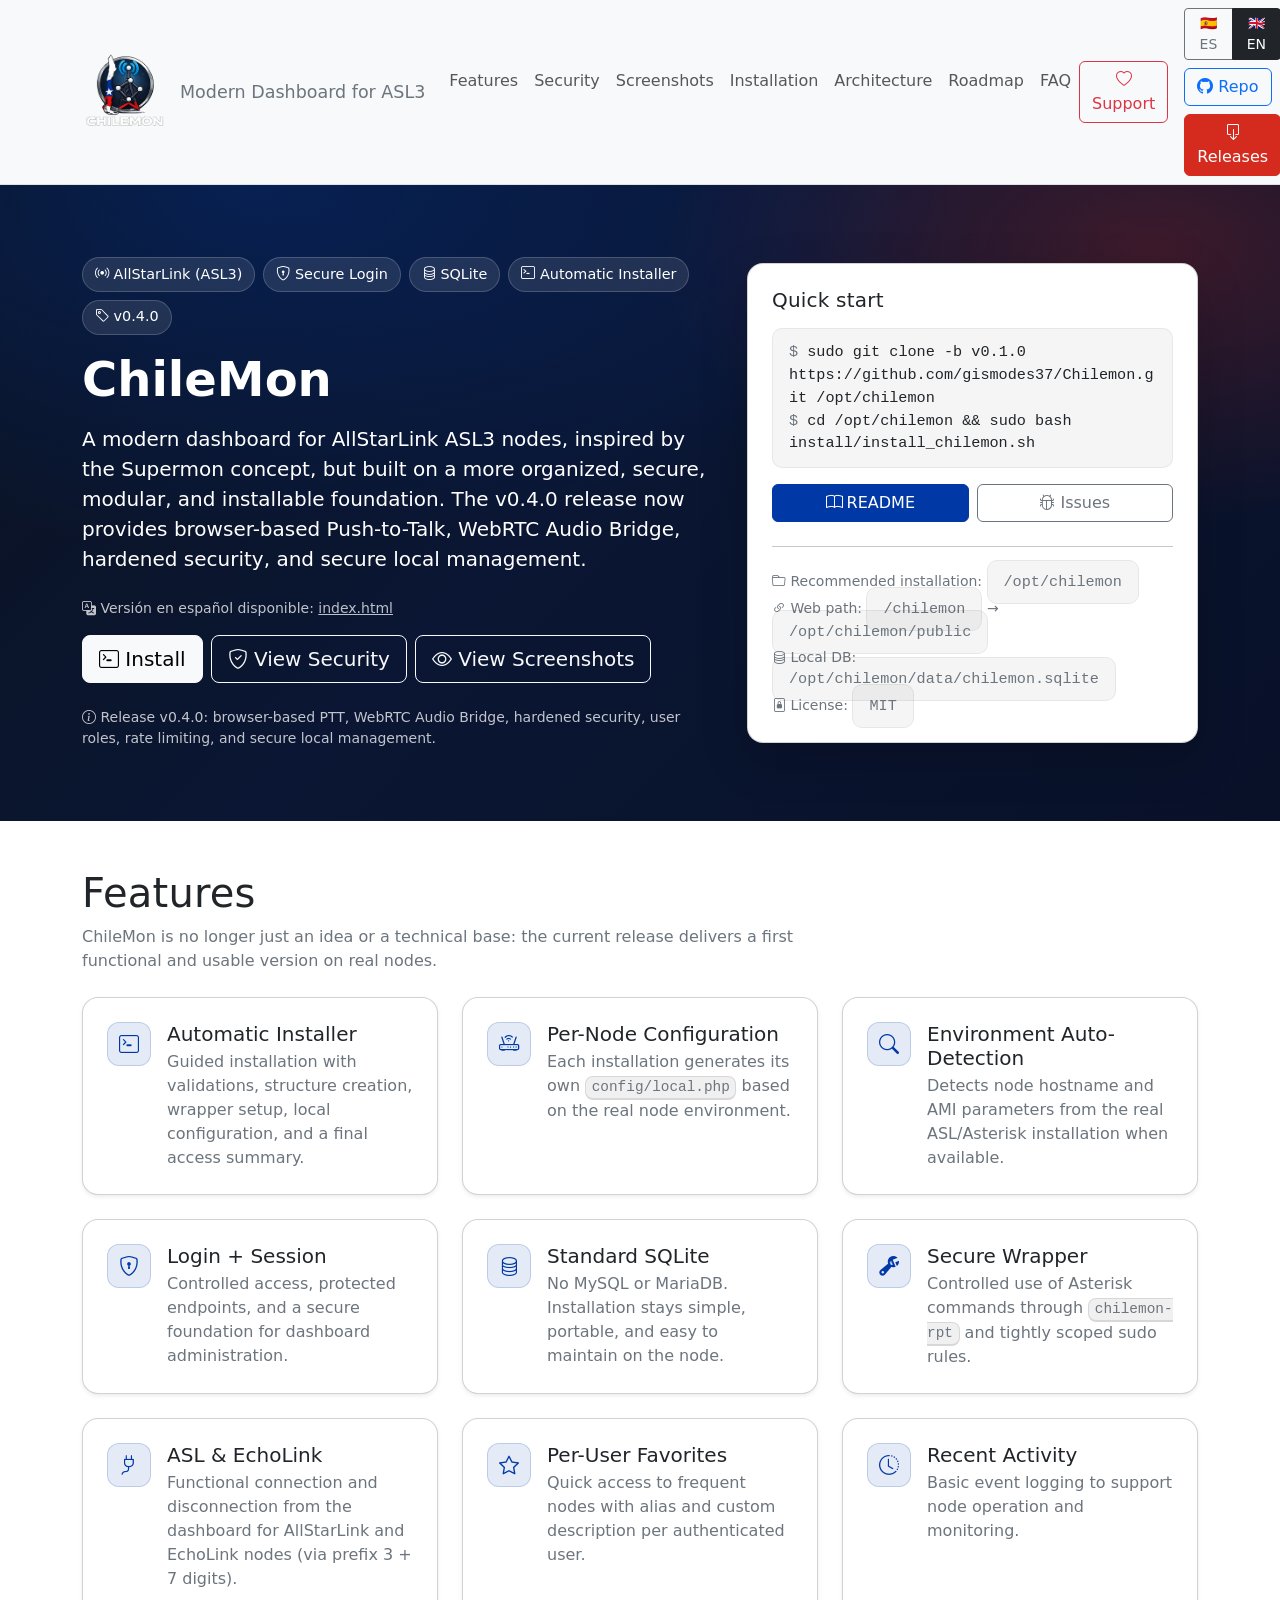
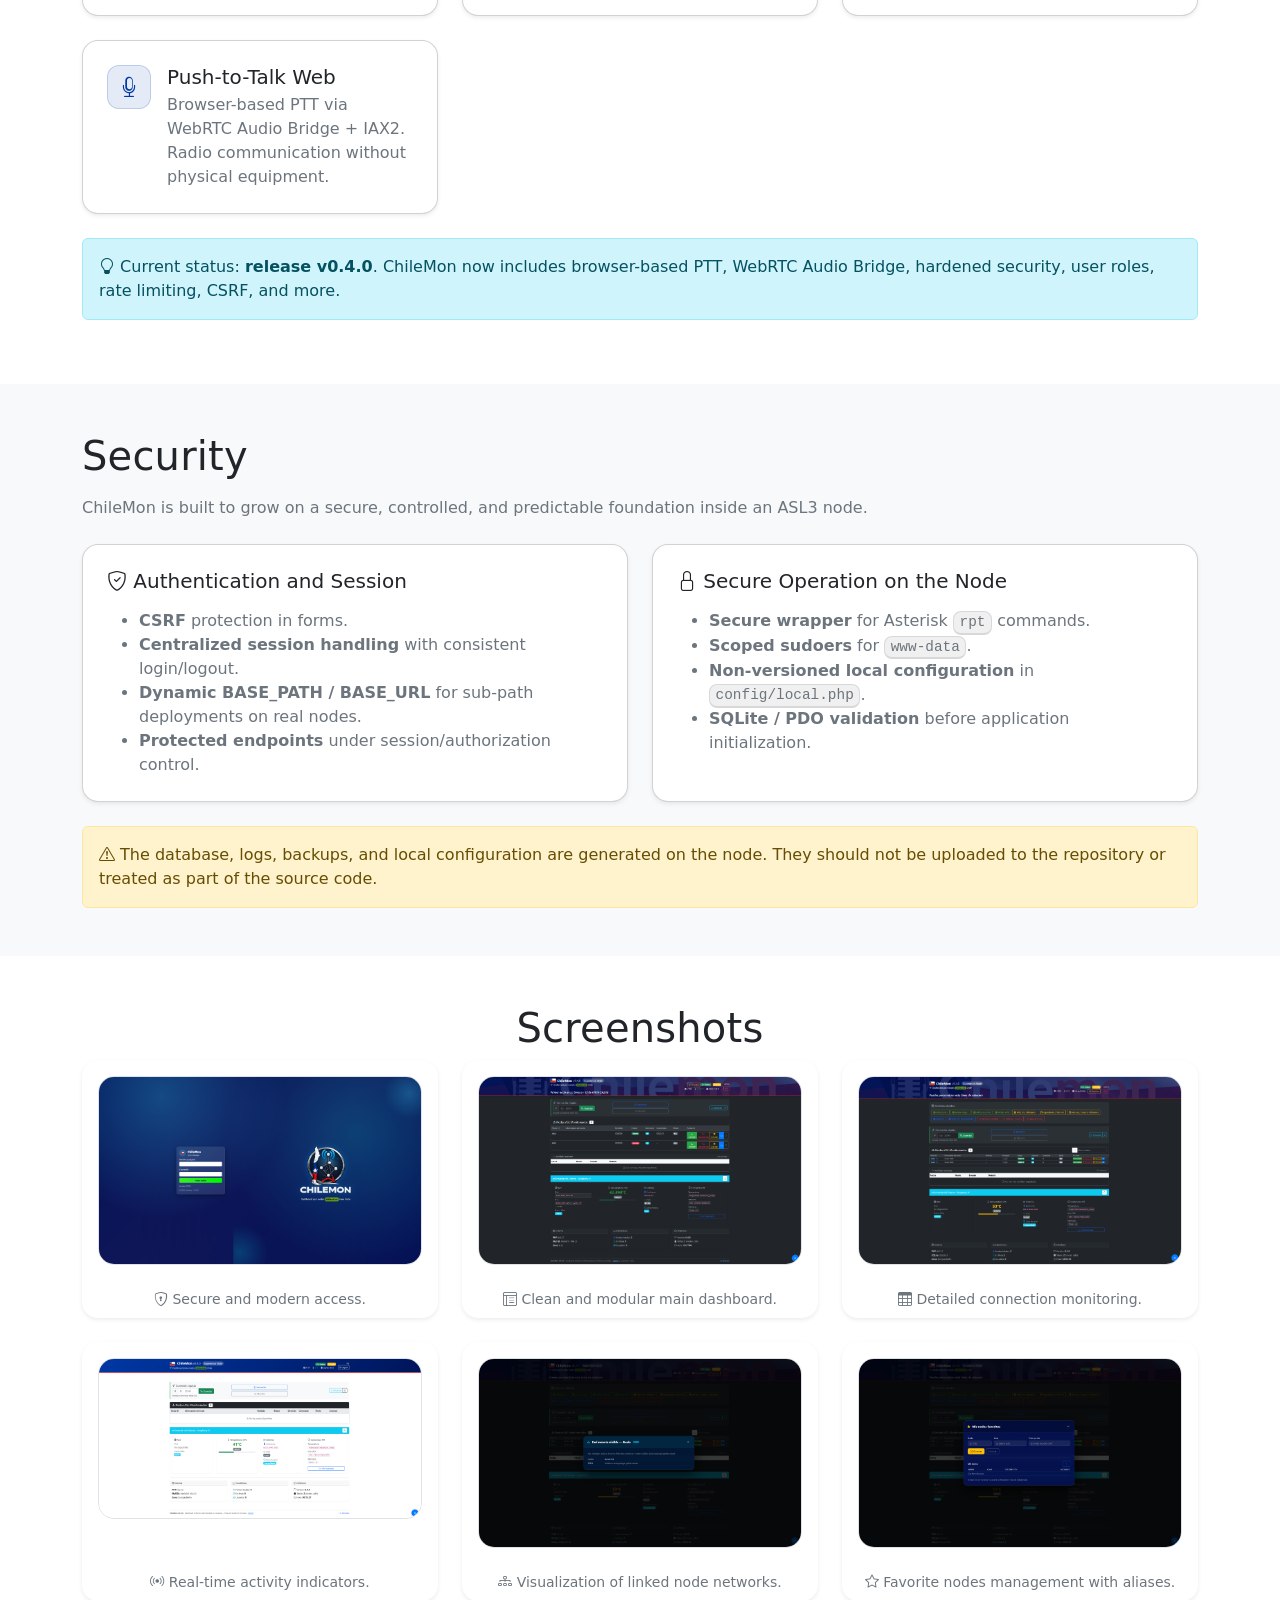
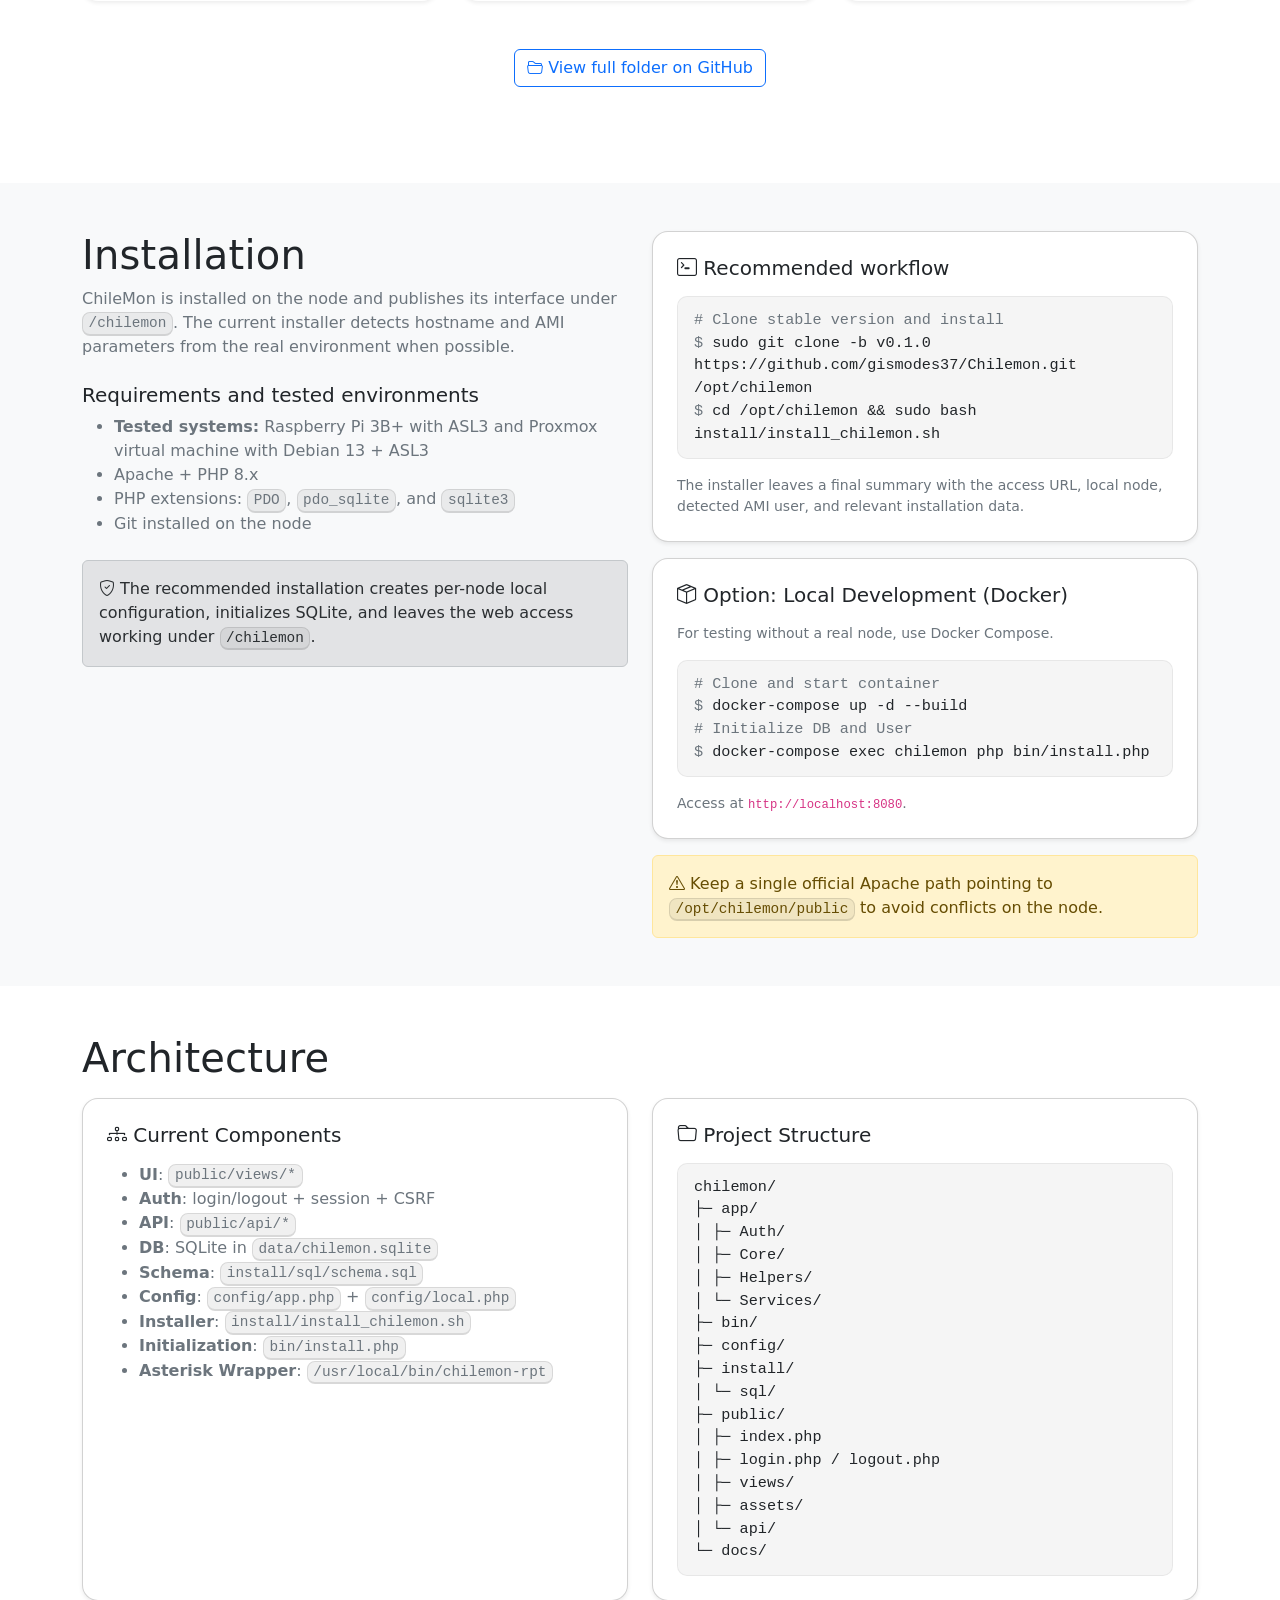
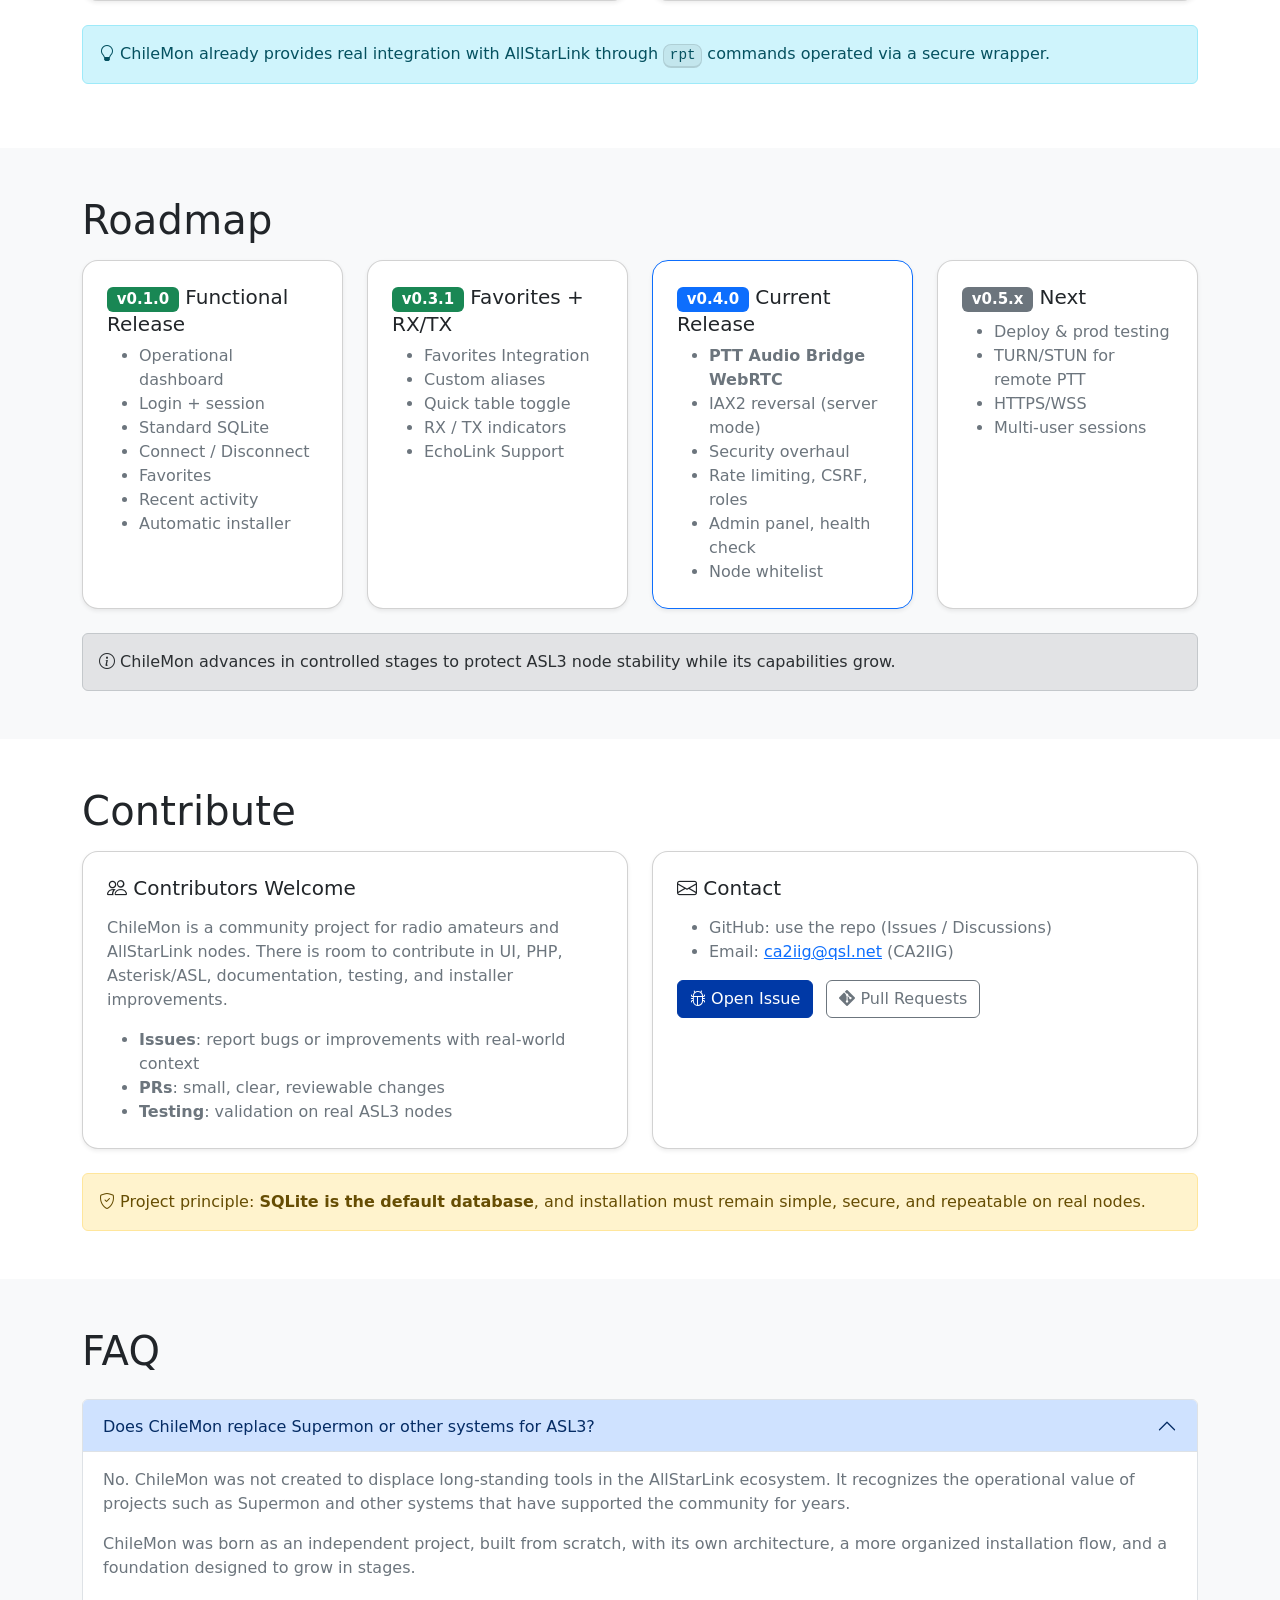
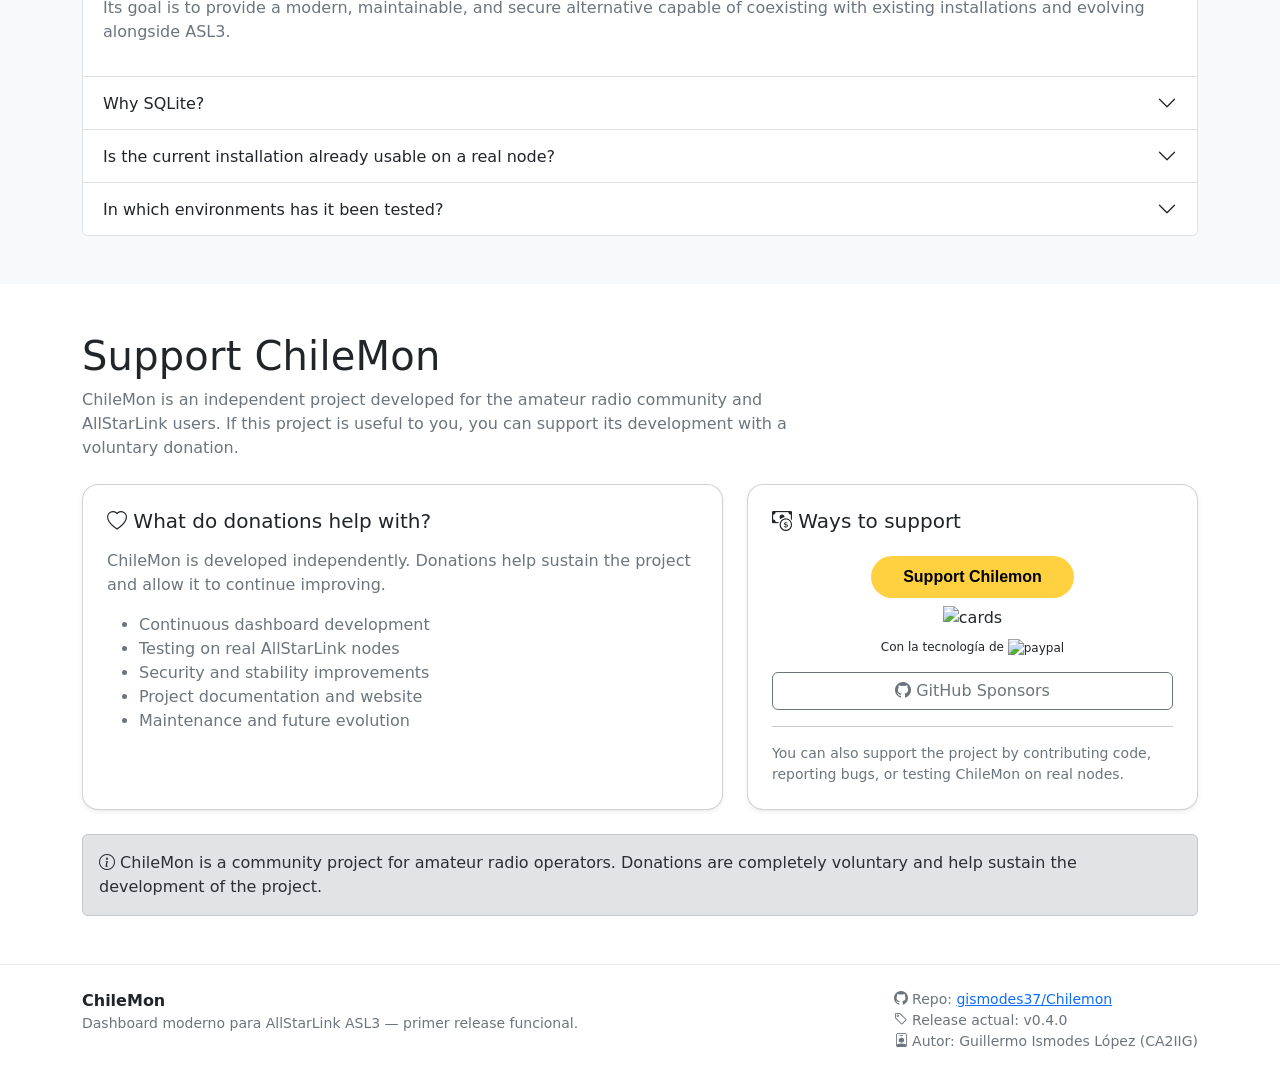
==== docs/index_en.html @ 955b08c8 "docs: v0.4.0 documentation update — WebRTC bridge, bridge-reversal, security, roadmap - Bump APP_VER" ====
<!doctype html>
<html lang="en">
<head>
  <meta charset="utf-8" />
  <meta name="viewport" content="width=device-width, initial-scale=1" />
  <title>ChileMon — Modern Dashboard for AllStarLink (ASL3)</title>
  <meta name="description" content="ChileMon is a modern dashboard for AllStarLink (ASL3): automatic installation, secure login, SQLite by default, secure Asterisk wrapper, and functional basic operation on real nodes." />

  <link rel="canonical" href="https://gismodes37.github.io/Chilemon/" />
  <meta property="og:url" content="https://gismodes37.github.io/Chilemon/" />

  <meta property="og:title" content="ChileMon — Modern Dashboard for ASL3" />
  <meta property="og:description" content="First functional release: automatic installation, SQLite, secure login, secure wrapper, and real basic operation on AllStarLink nodes." />
  <meta property="og:type" content="website" />
  <meta property="og:image" content="https://gismodes37.github.io/Chilemon/img/dashboard-main.png" />
  <meta name="twitter:card" content="summary_large_image" />

  <link href="https://cdn.jsdelivr.net/npm/bootstrap@5.3.3/dist/css/bootstrap.min.css" rel="stylesheet">
  <link href="https://cdn.jsdelivr.net/npm/bootstrap-icons@1.11.3/font/bootstrap-icons.css" rel="stylesheet">

  <link rel="stylesheet" href="assets/css/main.css">
  <link rel="stylesheet" href="assets/css/home.css">

</head>

<body>
<nav class="navbar navbar-expand-lg bg-body-tertiary border-bottom sticky-top">
  <div class="container">
    <a class="navbar-brand d-flex align-items-center gap-2" href="#">

      <img src="assets/img/chile-flag-brush.png" alt="Logo Chilemon" class="logo" />

      <!--span class="badge text-bg-primary" style="background:var(--chile-blue)!important;">ChileMon</span-->
      
      <span class="text-secondary small d-none d-md-inline">Modern Dashboard for ASL3</span>
    </a>

    <button class="navbar-toggler" type="button" data-bs-toggle="collapse" data-bs-target="#nav">
      <span class="navbar-toggler-icon"></span>
    </button>

    <div id="nav" class="collapse navbar-collapse">
      <ul class="navbar-nav ms-auto">
        <li class="nav-item"><a class="nav-link" href="#features">Features</a></li>
        <li class="nav-item"><a class="nav-link" href="#security">Security</a></li>
        <li class="nav-item"><a class="nav-link" href="#screens">Screenshots</a></li>
        <li class="nav-item"><a class="nav-link" href="#install">Installation</a></li>
        <li class="nav-item"><a class="nav-link" href="#architecture">Architecture</a></li>
        <li class="nav-item"><a class="nav-link" href="#milestones">Roadmap</a></li>
        <li class="nav-item"><a class="nav-link" href="#faq">FAQ</a></li>
        <a class="btn btn-outline-danger" href="#donations"><i class="bi bi-heart"></i> Support</a>
      </ul>

        <div class="d-flex flex-wrap gap-2 ms-lg-3 mt-3 mt-lg-0 align-items-center">
            <div class="btn-group" role="group" aria-label="Language selector">
                <a class="btn btn-sm btn-outline-secondary" href="index.html">🇪🇸 ES</a>
                <a class="btn btn-sm btn-dark disabled" aria-current="page" href="index_en.html">🇬🇧 EN</a>
            </div>

            <a class="btn btn-outline-primary" href="https://github.com/gismodes37/Chilemon" target="_blank" rel="noreferrer">
                <i class="bi bi-github"></i> Repo
            </a>
             <a class="btn btn-primary" style="background:var(--chile-red);border-color:var(--chile-red);"
                 href="https://github.com/gismodes37/Chilemon/releases" target="_blank" rel="noreferrer">
                <i class="bi bi-box-arrow-down"></i> Releases
            </a>
        </div>
    </div>
  </div>
</nav>

<header class="hero text-white py-5">
  <div class="container py-4">
    <div class="row align-items-center g-4">
      <div class="col-lg-7">
        <div class="d-flex flex-wrap gap-2 mb-3">
          <span class="brand-badge"><i class="bi bi-broadcast"></i> AllStarLink (ASL3)</span>
          <span class="brand-badge"><i class="bi bi-shield-lock"></i> Secure Login</span>
          <span class="brand-badge"><i class="bi bi-database"></i> SQLite</span>
          <span class="brand-badge"><i class="bi bi-terminal"></i> Automatic Installer</span>
          <span class="brand-badge"><i class="bi bi-tag"></i> v0.4.0</span>
        </div>

        <h1 class="display-5 fw-semibold mb-3">ChileMon</h1>
        <p class="lead opacity-90 mb-4">
          A modern dashboard for <strong>AllStarLink ASL3</strong> nodes, inspired by the Supermon concept,
          but built on a more organized, secure, modular, and installable foundation.
          The v0.4.0 release now provides <strong>browser-based Push-to-Talk, WebRTC Audio Bridge, hardened security, and secure local management</strong>.
        </p>

        <div class="small opacity-75 mb-3">
            <i class="bi bi-translate"></i>
            Versión en español disponible: <a class="link-light" href="index.html">index.html</a>
        </div>

        <div class="d-flex flex-wrap gap-2">
          <a class="btn btn-light btn-lg" href="#install">
            <i class="bi bi-terminal"></i> Install
          </a>
          <a class="btn btn-outline-light btn-lg" href="#security">
            <i class="bi bi-shield-check"></i> View Security
          </a>
          <a class="btn btn-outline-light btn-lg" href="#screens">
            <i class="bi bi-eye"></i> View Screenshots
          </a>
        </div>

        <div class="mt-4 small opacity-75">
          <i class="bi bi-info-circle"></i>
          Release v0.4.0: browser-based PTT, WebRTC Audio Bridge, hardened security, user roles, rate limiting, and secure local management.
        </div>
      </div>

      <div class="col-lg-5">
        <div class="card bg-body text-body shadow-lg">
          <div class="card-body p-4">
            <h2 class="h5 section-title mb-3">Quick start</h2>

            <div class="code mb-3">
              <div><span class="text-secondary">$</span> sudo git clone -b v0.1.0 https://github.com/gismodes37/Chilemon.git /opt/chilemon</div>
              <div><span class="text-secondary">$</span> cd /opt/chilemon && sudo bash install/install_chilemon.sh</div>
            </div>

            <div class="d-flex gap-2">
              <a class="btn btn-primary w-100" style="background:var(--chile-blue);border-color:var(--chile-blue);"
                 href="https://github.com/gismodes37/Chilemon/blob/main/README.md" target="_blank" rel="noreferrer">
                <i class="bi bi-book"></i> README
              </a>
              <a class="btn btn-outline-secondary w-100"
                 href="https://github.com/gismodes37/Chilemon/issues" target="_blank" rel="noreferrer">
                <i class="bi bi-bug"></i> Issues
              </a>
            </div>

            <hr class="my-4">

            <div class="small text-secondary">
              <div><i class="bi bi-folder"></i> Recommended installation: <span class="code">/opt/chilemon</span></div>
              <div class="mt-1"><i class="bi bi-link-45deg"></i> Web path: <span class="code">/chilemon</span> → <span class="code">/opt/chilemon/public</span></div>
              <div class="mt-1"><i class="bi bi-database"></i> Local DB: <span class="code">/opt/chilemon/data/chilemon.sqlite</span></div>
              <div class="mt-1"><i class="bi bi-file-lock2"></i> License: <span class="code">MIT</span></div>
            </div>
          </div>
        </div>
      </div>

    </div>
  </div>
</header>

<main>
  <section id="features" class="py-5">
    <div class="container">
      <div class="row align-items-end mb-4">
        <div class="col-lg-8">
          <h2 class="h1 section-title">Features</h2>
          <p class="text-secondary mb-0">
            ChileMon is no longer just an idea or a technical base: the current release delivers a first functional and usable version on real nodes.
          </p>
        </div>
      </div>

      <div class="row g-4">
        <div class="col-md-6 col-lg-4">
          <div class="card h-100 shadow-sm">
            <div class="card-body p-4">
              <div class="d-flex gap-3">
                <div class="feature-icon"><i class="bi bi-terminal"></i></div>
                <div>
                  <h3 class="h5 mb-1">Automatic Installer</h3>
                  <p class="text-secondary mb-0">Guided installation with validations, structure creation, wrapper setup, local configuration, and a final access summary.</p>
                </div>
              </div>
            </div>
          </div>
        </div>

        <div class="col-md-6 col-lg-4">
          <div class="card h-100 shadow-sm">
            <div class="card-body p-4">
              <div class="d-flex gap-3">
                <div class="feature-icon"><i class="bi bi-router"></i></div>
                <div>
                  <h3 class="h5 mb-1">Per-Node Configuration</h3>
                  <p class="text-secondary mb-0">Each installation generates its own <span class="kbd">config/local.php</span> based on the real node environment.</p>
                </div>
              </div>
            </div>
          </div>
        </div>

        <div class="col-md-6 col-lg-4">
          <div class="card h-100 shadow-sm">
            <div class="card-body p-4">
              <div class="d-flex gap-3">
                <div class="feature-icon"><i class="bi bi-search"></i></div>
                <div>
                  <h3 class="h5 mb-1">Environment Auto-Detection</h3>
                  <p class="text-secondary mb-0">Detects node hostname and AMI parameters from the real ASL/Asterisk installation when available.</p>
                </div>
              </div>
            </div>
          </div>
        </div>

        <div class="col-md-6 col-lg-4">
          <div class="card h-100 shadow-sm">
            <div class="card-body p-4">
              <div class="d-flex gap-3">
                <div class="feature-icon"><i class="bi bi-shield-lock"></i></div>
                <div>
                  <h3 class="h5 mb-1">Login + Session</h3>
                  <p class="text-secondary mb-0">Controlled access, protected endpoints, and a secure foundation for dashboard administration.</p>
                </div>
              </div>
            </div>
          </div>
        </div>

        <div class="col-md-6 col-lg-4">
          <div class="card h-100 shadow-sm">
            <div class="card-body p-4">
              <div class="d-flex gap-3">
                <div class="feature-icon"><i class="bi bi-database"></i></div>
                <div>
                  <h3 class="h5 mb-1">Standard SQLite</h3>
                  <p class="text-secondary mb-0">No MySQL or MariaDB. Installation stays simple, portable, and easy to maintain on the node.</p>
                </div>
              </div>
            </div>
          </div>
        </div>

        <div class="col-md-6 col-lg-4">
          <div class="card h-100 shadow-sm">
            <div class="card-body p-4">
              <div class="d-flex gap-3">
                <div class="feature-icon"><i class="bi bi-wrench-adjustable"></i></div>
                <div>
                  <h3 class="h5 mb-1">Secure Wrapper</h3>
                  <p class="text-secondary mb-0">Controlled use of Asterisk commands through <span class="kbd">chilemon-rpt</span> and tightly scoped sudo rules.</p>
                </div>
              </div>
            </div>
          </div>
        </div>

        <div class="col-md-6 col-lg-4">
          <div class="card h-100 shadow-sm">
            <div class="card-body p-4">
              <div class="d-flex gap-3">
                <div class="feature-icon"><i class="bi bi-plug"></i></div>
                <div>
                  <h3 class="h5 mb-1">ASL & EchoLink</h3>
                  <p class="text-secondary mb-0">Functional connection and disconnection from the dashboard for AllStarLink and EchoLink nodes (via prefix 3 + 7 digits).</p>
                </div>
              </div>
            </div>
          </div>
        </div>

        <div class="col-md-6 col-lg-4">
          <div class="card h-100 shadow-sm">
            <div class="card-body p-4">
              <div class="d-flex gap-3">
                <div class="feature-icon"><i class="bi bi-star"></i></div>
                <div>
                  <h3 class="h5 mb-1">Per-User Favorites</h3>
                  <p class="text-secondary mb-0">Quick access to frequent nodes with alias and custom description per authenticated user.</p>
                </div>
              </div>
            </div>
          </div>
        </div>

        <div class="col-md-6 col-lg-4">
          <div class="card h-100 shadow-sm">
            <div class="card-body p-4">
              <div class="d-flex gap-3">
                <div class="feature-icon"><i class="bi bi-clock-history"></i></div>
                <div>
                  <h3 class="h5 mb-1">Recent Activity</h3>
                  <p class="text-secondary mb-0">Basic event logging to support node operation and monitoring.</p>
                </div>
              </div>
            </div>
          </div>
        </div>

        <div class="col-md-6 col-lg-4">
          <div class="card h-100 shadow-sm">
            <div class="card-body p-4">
              <div class="d-flex gap-3">
                <div class="feature-icon"><i class="bi bi-mic"></i></div>
                <div>
                  <h3 class="h5 mb-1">Push-to-Talk Web</h3>
                  <p class="text-secondary mb-0">Browser-based PTT via WebRTC Audio Bridge + IAX2. Radio communication without physical equipment.</p>
                </div>
              </div>
            </div>
          </div>
        </div>

      </div>

      <div class="alert alert-info mt-4">
        <i class="bi bi-lightbulb"></i>
        Current status: <strong>release v0.4.0</strong>. ChileMon now includes browser-based PTT, WebRTC Audio Bridge, hardened security, user roles, rate limiting, CSRF, and more.
      </div>
    </div>
  </section>

  <section id="security" class="py-5 bg-body-tertiary">
    <div class="container">
      <h2 class="h1 section-title mb-3">Security</h2>
      <p class="text-secondary mb-4">
        ChileMon is built to grow on a secure, controlled, and predictable foundation inside an ASL3 node.
      </p>

      <div class="row g-4">
        <div class="col-lg-6">
          <div class="card shadow-sm h-100">
            <div class="card-body p-4">
              <h3 class="h5 mb-3"><i class="bi bi-shield-check"></i> Authentication and Session</h3>
              <ul class="text-secondary mb-0">
                <li><strong>CSRF</strong> protection in forms.</li>
                <li><strong>Centralized session handling</strong> with consistent login/logout.</li>
                <li><strong>Dynamic BASE_PATH / BASE_URL</strong> for sub-path deployments on real nodes.</li>
                <li><strong>Protected endpoints</strong> under session/authorization control.</li>
              </ul>
            </div>
          </div>
        </div>

        <div class="col-lg-6">
          <div class="card shadow-sm h-100">
            <div class="card-body p-4">
              <h3 class="h5 mb-3"><i class="bi bi-lock"></i> Secure Operation on the Node</h3>
              <ul class="text-secondary mb-0">
                <li><strong>Secure wrapper</strong> for Asterisk <span class="kbd">rpt</span> commands.</li>
                <li><strong>Scoped sudoers</strong> for <span class="kbd">www-data</span>.</li>
                <li><strong>Non-versioned local configuration</strong> in <span class="kbd">config/local.php</span>.</li>
                <li><strong>SQLite / PDO validation</strong> before application initialization.</li>
              </ul>
            </div>
          </div>
        </div>

        <div class="col-lg-12">
          <div class="alert alert-warning mb-0">
            <i class="bi bi-exclamation-triangle"></i>
            The database, logs, backups, and local configuration are generated on the node. They should not be uploaded to the repository or treated as part of the source code.
          </div>
        </div>
      </div>
    </div>
  </section>

  <section id="screens" class="py-5">
    <div class="container">
      <div class="text-center mb-5">
        <h2 class="h1 section-title">Screenshots</h2>
      <div class="row g-4">
        <div class="col-md-6 col-lg-4">
          <div class="card shadow-sm h-100 border-0">
            <div class="card-body p-3">
              <img src="img/login-screen.png" class="img-fluid rounded-4 border" alt="ChileMon Login">
            </div>
            <div class="card-footer bg-transparent border-0 text-secondary small">
              <i class="bi bi-shield-lock"></i>
              Secure and modern access.
            </div>
          </div>
        </div>

        <div class="col-md-6 col-lg-4">
          <div class="card shadow-sm h-100 border-0">
            <div class="card-body p-3">
              <img src="img/dashboard-main.png" class="img-fluid rounded-4 border" alt="ChileMon Main Dashboard">
            </div>
            <div class="card-footer bg-transparent border-0 text-secondary small">
              <i class="bi bi-layout-text-window-reverse"></i>
              Clean and modular main dashboard.
            </div>
          </div>
        </div>

        <div class="col-md-6 col-lg-4">
          <div class="card shadow-sm h-100 border-0">
            <div class="card-body p-3">
              <img src="img/screenshot01.png" class="img-fluid rounded-4 border" alt="Monitoring table">
            </div>
            <div class="card-footer bg-transparent border-0 text-secondary small">
              <i class="bi bi-table"></i>
              Detailed connection monitoring.
            </div>
          </div>
        </div>

        <div class="col-md-6 col-lg-4">
          <div class="card shadow-sm h-100 border-0">
            <div class="card-body p-3">
              <img src="img/node-online.png" class="img-fluid rounded-4 border" alt="Node online">
            </div>
            <div class="card-footer bg-transparent border-0 text-secondary small">
              <i class="bi bi-broadcast"></i>
              Real-time activity indicators.
            </div>
          </div>
        </div>

        <div class="col-md-6 col-lg-4">
          <div class="card shadow-sm h-100 border-0">
            <div class="card-body p-3">
              <img src="img/network.png" class="img-fluid rounded-4 border" alt="Node network">
            </div>
            <div class="card-footer bg-transparent border-0 text-secondary small">
              <i class="bi bi-diagram-3"></i>
              Visualization of linked node networks.
            </div>
          </div>
        </div>

        <div class="col-md-6 col-lg-4">
          <div class="card shadow-sm h-100 border-0">
            <div class="card-body p-3">
              <img src="img/favorites.png" class="img-fluid rounded-4 border" alt="User favorites">
            </div>
            <div class="card-footer bg-transparent border-0 text-secondary small">
              <i class="bi bi-star"></i>
              Favorite nodes management with aliases.
            </div>
          </div>
        </div>
      </div>

      <div class="text-center mt-5">
        <a class="btn btn-outline-primary"
           href="https://github.com/gismodes37/Chilemon/tree/main/docs/img"
           target="_blank" rel="noreferrer">
          <i class="bi bi-folder2-open"></i> View full folder on GitHub
        </a>
      </div>
    </div>
  </section>

  <section id="install" class="py-5 bg-body-tertiary">
    <div class="container">
      <div class="row g-4 align-items-start">
        <div class="col-lg-6">
          <h2 class="h1 section-title">Installation</h2>
          <p class="text-secondary">
            ChileMon is installed on the node and publishes its interface under <span class="kbd">/chilemon</span>. The current installer detects hostname and AMI parameters from the real environment when possible.
          </p>

          <h3 class="h5 mt-4">Requirements and tested environments</h3>
          <ul class="text-secondary">
            <li><strong>Tested systems:</strong> Raspberry Pi 3B+ with ASL3 and Proxmox virtual machine with Debian 13 + ASL3</li>
            <li>Apache + PHP 8.x</li>
            <li>PHP extensions: <span class="kbd">PDO</span>, <span class="kbd">pdo_sqlite</span>, and <span class="kbd">sqlite3</span></li>
            <li>Git installed on the node</li>
          </ul>

          <div class="alert alert-secondary mt-4">
            <i class="bi bi-shield-check"></i>
            The recommended installation creates per-node local configuration, initializes SQLite, and leaves the web access working under <span class="kbd">/chilemon</span>.
          </div>
        </div>

        <div class="col-lg-6">
          <div class="card shadow-sm">
            <div class="card-body p-4">
              <h3 class="h5 mb-3"><i class="bi bi-terminal"></i> Recommended workflow</h3>
              <div class="code">
                <div><span class="text-secondary"># Clone stable version and install</span></div>
                <div><span class="text-secondary">$</span> sudo git clone -b v0.1.0 https://github.com/gismodes37/Chilemon.git /opt/chilemon</div>
                <div><span class="text-secondary">$</span> cd /opt/chilemon && sudo bash install/install_chilemon.sh</div>
              </div>

              <div class="mt-3 small text-secondary">
                The installer leaves a final summary with the access URL, local node, detected AMI user, and relevant installation data.
              </div>
            </div>
          </div>

          <div class="card shadow-sm mt-3">
            <div class="card-body p-4">
              <h3 class="h5 mb-3"><i class="bi bi-box-seam"></i> Option: Local Development (Docker)</h3>
              <p class="text-secondary small mb-3">For testing without a real node, use Docker Compose.</p>
              <div class="code">
                <div><span class="text-secondary"># Clone and start container</span></div>
                <div><span class="text-secondary">$</span> docker-compose up -d --build</div>
                <div><span class="text-secondary"># Initialize DB and User</span></div>
                <div><span class="text-secondary">$</span> docker-compose exec chilemon php bin/install.php</div>
              </div>
              <div class="mt-3 small text-secondary">
                Access at <code>http://localhost:8080</code>.
              </div>
            </div>
          </div>

          <div class="alert alert-warning mt-3 mb-0">
            <i class="bi bi-exclamation-triangle"></i>
            Keep a single official Apache path pointing to <span class="kbd">/opt/chilemon/public</span> to avoid conflicts on the node.
          </div>
        </div>
      </div>
    </div>
  </section>

  <section id="architecture" class="py-5">
    <div class="container">
      <h2 class="h1 section-title mb-3">Architecture</h2>
      <div class="row g-4">
        <div class="col-lg-6">
          <div class="card shadow-sm h-100">
            <div class="card-body p-4">
              <h3 class="h5 mb-3"><i class="bi bi-diagram-3"></i> Current Components</h3>
              <ul class="text-secondary mb-0">
                <li><strong>UI</strong>: <span class="kbd">public/views/*</span></li>
                <li><strong>Auth</strong>: login/logout + session + CSRF</li>
                <li><strong>API</strong>: <span class="kbd">public/api/*</span></li>
                <li><strong>DB</strong>: SQLite in <span class="kbd">data/chilemon.sqlite</span></li>
                <li><strong>Schema</strong>: <span class="kbd">install/sql/schema.sql</span></li>
                <li><strong>Config</strong>: <span class="kbd">config/app.php</span> + <span class="kbd">config/local.php</span></li>
                <li><strong>Installer</strong>: <span class="kbd">install/install_chilemon.sh</span></li>
                <li><strong>Initialization</strong>: <span class="kbd">bin/install.php</span></li>
                <li><strong>Asterisk Wrapper</strong>: <span class="kbd">/usr/local/bin/chilemon-rpt</span></li>
              </ul>
            </div>
          </div>
        </div>

        <div class="col-lg-6">
          <div class="card shadow-sm h-100">
            <div class="card-body p-4">
              <h3 class="h5 mb-3"><i class="bi bi-folder"></i> Project Structure</h3>
              <div class="code mb-0">
                <div>chilemon/</div>
                <div>├─ app/</div>
                <div>│  ├─ Auth/</div>
                <div>│  ├─ Core/</div>
                <div>│  ├─ Helpers/</div>
                <div>│  └─ Services/</div>
                <div>├─ bin/</div>
                <div>├─ config/</div>
                <div>├─ install/</div>
                <div>│  └─ sql/</div>
                <div>├─ public/</div>
                <div>│  ├─ index.php</div>
                <div>│  ├─ login.php / logout.php</div>
                <div>│  ├─ views/</div>
                <div>│  ├─ assets/</div>
                <div>│  └─ api/</div>
                <div>└─ docs/</div>
              </div>
            </div>
          </div>
        </div>
      </div>

      <div class="alert alert-info mt-4">
        <i class="bi bi-lightbulb"></i>
        ChileMon already provides real integration with AllStarLink through <span class="kbd">rpt</span> commands operated via a secure wrapper.
      </div>
    </div>
  </section>

  <section id="milestones" class="py-5 bg-body-tertiary">
    <div class="container">
      <h2 class="h1 section-title mb-3">Roadmap</h2>

      <div class="row g-4">
        <div class="col-lg-3">
          <div class="card h-100 shadow-sm">
            <div class="card-body p-4">
              <h3 class="h5"><span class="badge text-bg-success">v0.1.0</span> Functional Release</h3>
              <ul class="text-secondary mb-0">
                <li>Operational dashboard</li>
                <li>Login + session</li>
                <li>Standard SQLite</li>
                <li>Connect / Disconnect</li>
                <li>Favorites</li>
                <li>Recent activity</li>
                <li>Automatic installer</li>
              </ul>
            </div>
          </div>
        </div>

        <div class="col-lg-3">
          <div class="card h-100 shadow-sm">
            <div class="card-body p-4">
              <h3 class="h5"><span class="badge text-bg-success">v0.3.1</span> Favorites + RX/TX</h3>
              <ul class="text-secondary mb-0">
                <li>Favorites Integration</li>
                <li>Custom aliases</li>
                <li>Quick table toggle</li>
                <li>RX / TX indicators</li>
                <li>EchoLink Support</li>
              </ul>
            </div>
          </div>
        </div>

        <div class="col-lg-3">
          <div class="card h-100 shadow-sm border-primary">
            <div class="card-body p-4">
              <h3 class="h5"><span class="badge text-bg-primary">v0.4.0</span> Current Release</h3>
              <ul class="text-secondary mb-0">
                <li><strong>PTT Audio Bridge WebRTC</strong></li>
                <li>IAX2 reversal (server mode)</li>
                <li>Security overhaul</li>
                <li>Rate limiting, CSRF, roles</li>
                <li>Admin panel, health check</li>
                <li>Node whitelist</li>
              </ul>
            </div>
          </div>
        </div>

        <div class="col-lg-3">
          <div class="card h-100 shadow-sm">
            <div class="card-body p-4">
              <h3 class="h5"><span class="badge text-bg-secondary">v0.5.x</span> Next</h3>
              <ul class="text-secondary mb-0">
                <li>Deploy & prod testing</li>
                <li>TURN/STUN for remote PTT</li>
                <li>HTTPS/WSS</li>
                <li>Multi-user sessions</li>
              </ul>
            </div>
          </div>
        </div>

      </div>

      <div class="alert alert-secondary mt-4 mb-0">
        <i class="bi bi-info-circle"></i>
        ChileMon advances in controlled stages to protect ASL3 node stability while its capabilities grow.
      </div>
    </div>
  </section>

  <section id="contribute" class="py-5">
    <div class="container">
      <h2 class="h1 section-title mb-3">Contribute</h2>
      <div class="row g-4">
        <div class="col-lg-6">
          <div class="card shadow-sm h-100">
            <div class="card-body p-4">
              <h3 class="h5 mb-3"><i class="bi bi-people"></i> Contributors Welcome</h3>
              <p class="text-secondary mb-3">
                ChileMon is a community project for radio amateurs and AllStarLink nodes. There is room to contribute in UI, PHP, Asterisk/ASL, documentation, testing, and installer improvements.
              </p>
              <ul class="text-secondary mb-0">
                <li><strong>Issues</strong>: report bugs or improvements with real-world context</li>
                <li><strong>PRs</strong>: small, clear, reviewable changes</li>
                <li><strong>Testing</strong>: validation on real ASL3 nodes</li>
              </ul>
            </div>
          </div>
        </div>
        <div class="col-lg-6">
          <div class="card shadow-sm h-100">
            <div class="card-body p-4">
              <h3 class="h5 mb-3"><i class="bi bi-envelope"></i> Contact</h3>
              <ul class="text-secondary mb-0">
                <li>GitHub: use the repo (Issues / Discussions)</li>
                <li>Email: <a href="mailto:ca2iig@qsl.net">ca2iig@qsl.net</a> (CA2IIG)</li>
              </ul>
              <div class="mt-3">
                <a class="btn btn-primary" style="background:var(--chile-blue);border-color:var(--chile-blue);"
                   href="https://github.com/gismodes37/Chilemon/issues" target="_blank" rel="noreferrer">
                  <i class="bi bi-bug"></i> Open Issue
                </a>
                <a class="btn btn-outline-secondary ms-2"
                   href="https://github.com/gismodes37/Chilemon/pulls" target="_blank" rel="noreferrer">
                  <i class="bi bi-git"></i> Pull Requests
                </a>
              </div>
            </div>
          </div>
        </div>
      </div>

      <div class="alert alert-warning mt-4 mb-0">
        <i class="bi bi-shield-check"></i>
        Project principle: <strong>SQLite is the default database</strong>, and installation must remain simple, secure, and repeatable on real nodes.
      </div>
    </div>
  </section>

  <section id="faq" class="py-5 bg-body-tertiary">
    <div class="container">
      <h2 class="h1 section-title mb-4">FAQ</h2>

      <div class="accordion" id="faqAcc">
        <div class="accordion-item">
          <h2 class="accordion-header">
            <button class="accordion-button" type="button" data-bs-toggle="collapse" data-bs-target="#q1">
              Does ChileMon replace Supermon or other systems for ASL3?
            </button>
          </h2>
          <div id="q1" class="accordion-collapse collapse show" data-bs-parent="#faqAcc">
            <div class="accordion-body text-secondary">
              <p class="text-justify">No. ChileMon was not created to displace long-standing tools in the AllStarLink ecosystem. It recognizes the operational value of projects such as Supermon and other systems that have supported the community for years.</p>

              <p class="text-justify">ChileMon was born as an independent project, built from scratch, with its own architecture, a more organized installation flow, and a foundation designed to grow in stages.</p>

              <p class="text-justify">Its goal is to provide a modern, maintainable, and secure alternative capable of coexisting with existing installations and evolving alongside ASL3.</p>
            </div>
          </div>
        </div>

        <div class="accordion-item">
          <h2 class="accordion-header">
            <button class="accordion-button collapsed" type="button" data-bs-toggle="collapse" data-bs-target="#q2">
              Why SQLite?
            </button>
          </h2>
          <div id="q2" class="accordion-collapse collapse" data-bs-parent="#faqAcc">
            <div class="accordion-body text-secondary">
              Because it simplifies installation, reduces external dependencies, and works very well on Raspberry Pi and ASL3 nodes where stability, portability, and low maintenance are priorities.
            </div>
          </div>
        </div>

        <div class="accordion-item">
          <h2 class="accordion-header">
            <button class="accordion-button collapsed" type="button" data-bs-toggle="collapse" data-bs-target="#q3">
              Is the current installation already usable on a real node?
            </button>
          </h2>
          <div id="q3" class="accordion-collapse collapse" data-bs-parent="#faqAcc">
            <div class="accordion-body text-secondary">
              Yes. The current release already includes automatic installation, per-node local configuration, a secure wrapper, SQLite, authentication, favorites, and functional basic operation.
            </div>
          </div>
        </div>

        <div class="accordion-item">
          <h2 class="accordion-header">
            <button class="accordion-button collapsed" type="button" data-bs-toggle="collapse" data-bs-target="#q4">
              In which environments has it been tested?
            </button>
          </h2>
          <div id="q4" class="accordion-collapse collapse" data-bs-parent="#faqAcc">
            <div class="accordion-body text-secondary">
              ChileMon has already been successfully tested on Raspberry Pi 3B+ with ASL3 and also on a Proxmox virtual machine with Debian 13 + ASL3.
            </div>
          </div>
        </div>
      </div>
    </div>
  </section>

</main>

<section id="donations" class="py-5"> 
  <div class="container">

    <div class="row align-items-end mb-4">
      <div class="col-lg-8">
        <h2 class="h1 section-title">Support ChileMon</h2>
        <p class="text-secondary mb-0">
          ChileMon is an independent project developed for the amateur radio
          community and AllStarLink users.  
          If this project is useful to you, you can support its development
          with a voluntary donation.
        </p>
      </div>
    </div>

    <div class="row g-4">

      <div class="col-lg-7">

        <div class="card shadow-sm h-100">
          <div class="card-body p-4">

            <h3 class="h5 mb-3">
              <i class="bi bi-heart"></i> What do donations help with?
            </h3>

            <p class="text-secondary">
              ChileMon is developed independently.
              Donations help sustain the project and allow it to continue improving.
            </p>

            <ul class="text-secondary mb-0">
              <li>Continuous dashboard development</li>
              <li>Testing on real AllStarLink nodes</li>
              <li>Security and stability improvements</li>
              <li>Project documentation and website</li>
              <li>Maintenance and future evolution</li>
            </ul>

          </div>
        </div>

      </div>

      <div class="col-lg-5">

        <div class="card shadow-sm h-100">
          <div class="card-body p-4">

            <h3 class="h5 mb-3">
              <i class="bi bi-cash-coin"></i> Ways to support
            </h3>

            <div class="d-grid gap-2 mb-3">

              <!--a class="btn btn-primary"
                 style="background:var(--chile-blue);border-color:var(--chile-blue);"
                 href="https://paypal.me/TU_LINK_PAYPAL"
                 target="_blank" rel="noreferrer">
                 <i class="bi bi-paypal"></i> Donate with PayPal
              </a-->

              <div class="btn">
                <style>.pp-J56JZF5CPRBVG{text-align:center;border:none;border-radius:1.5rem;min-width:11.625rem;padding:0 2rem;height:2.625rem;font-weight:bold;background-color:#FFD140;color:#000000;font-family:"Helvetica Neue",Arial,sans-serif;font-size:1rem;line-height:1.25rem;cursor:pointer;}</style>
                <form action="https://www.paypal.com/ncp/payment/J56JZF5CPRBVG" method="post" target="_blank" style="display:inline-grid;justify-items:center;align-content:start;gap:0.5rem;">
                  <input class="pp-J56JZF5CPRBVG" type="submit" value="Support Chilemon" />
                  <img src=https://www.paypalobjects.com/images/Debit_Credit.svg alt="cards" />
                  <section style="font-size: 0.75rem;"> Con la tecnología de <img src="https://www.paypalobjects.com/paypal-ui/logos/svg/paypal-wordmark-color.svg" alt="paypal" style="height:0.875rem;vertical-align:middle;"/></section>
               </form>
              </div>

              <a class="btn btn-outline-secondary"
                 href="https://github.com/sponsors/gismodes37"
                 target="_blank" rel="noreferrer">
                 <i class="bi bi-github"></i> GitHub Sponsors
              </a>

            </div>

            <hr>

            <p class="small text-secondary mb-0">
              You can also support the project by contributing code,
              reporting bugs, or testing ChileMon on real nodes.
            </p>

          </div>
        </div>

      </div>

    </div>

    <div class="alert alert-secondary mt-4 mb-0">
      <i class="bi bi-info-circle"></i>
      ChileMon is a community project for amateur radio operators.
      Donations are completely voluntary and help sustain the development of the project.
    </div>

  </div>
</section>

<footer class="footer py-4">
  <div class="container">
    <div class="d-flex flex-column flex-md-row justify-content-between align-items-start gap-2">
      <div>
        <div class="fw-semibold">ChileMon</div>
        <div class="text-secondary small">
          Dashboard moderno para AllStarLink ASL3 — primer release funcional.
        </div>
      </div>
      <div class="text-secondary small">
        <div><i class="bi bi-github"></i> Repo: <a href="https://github.com/gismodes37/Chilemon" target="_blank" rel="noreferrer">gismodes37/Chilemon</a></div>
        <div><i class="bi bi-tag"></i> Release actual: v0.4.0</div>
        <!--div><i class="bi bi-graph-up"></i> Visitas: <span id="visit-counter">...</span></div-->
        <div><i class="bi bi-person-badge"></i> Autor: Guillermo Ismodes López (CA2IIG)</div>
      </div>
    </div>
  </div>
</footer>

<script src="https://cdn.jsdelivr.net/npm/bootstrap@5.3.3/dist/js/bootstrap.bundle.min.js"></script>

<!--script>
  var gcInterval = setInterval(function () {
    if (window.goatcounter && window.goatcounter.visit_count) {
      clearInterval(gcInterval);
      window.goatcounter.visit_count({
        append: '#visit-counter',
        type: 'html'
      });
    }
  }, 100);
</script-->


    
</body>
</html>
---- docs/assets/css/main.css ----
:root{
  --chile-blue:#0039A6;
  --chile-red:#D52B1E;
  --bg:#0d1117;
  --panel:#161b22;
  --panel-2:#0f1722;
  --border:#30363d;
  --text:#c9d1d9;
  --muted:#8b949e;
  --primary:#58a6ff;
  --success:#238636;
  --success-hover:#2ea043;
  --secondary:#21262d;
  --secondary-hover:#30363d;
  --shadow:0 20px 50px rgba(0,0,0,.35);
}

.card{border-radius:16px;}
.section-title{letter-spacing:.2px;}
.footer{border-top:1px solid rgba(0,0,0,.08);}

.code{
  font-family:ui-monospace, SFMono-Regular, Menlo, Monaco, Consolas, "Liberation Mono", "Courier New", monospace;
  font-size:.95rem;
  background:rgba(0,0,0,.04);
  border:1px solid rgba(0,0,0,.06);
  border-radius:10px;
  padding:.75rem 1rem;
  overflow-x:auto;
}

.kbd{
  font-family:ui-monospace, SFMono-Regular, Menlo, Monaco, Consolas, "Liberation Mono", "Courier New", monospace;
  background:rgba(0,0,0,.06);
  border:1px solid rgba(0,0,0,.10);
  border-bottom-width:2px;
  padding:.15rem .35rem;
  border-radius:.5rem;
  font-size:.9em;
}

.logo{
  width:90px;
  height:80px;
  border-radius:12px;
  object-fit:cover;
  flex-shrink:0;
}

.btn-group .btn.disabled{
  opacity:1;
  pointer-events:none;
}

.btn-chile-red{
  background:var(--chile-red);
  border-color:var(--chile-red);
}

.btn-chile-blue{
  background:var(--chile-blue);
  border-color:var(--chile-blue);
}
---- docs/assets/css/home.css ----
.hero{
  background:
    radial-gradient(1200px 600px at 20% 0%, rgba(0,57,166,.35), transparent 60%),
    radial-gradient(900px 500px at 90% 10%, rgba(213,43,30,.25), transparent 55%),
    linear-gradient(135deg, #0b1220 0%, #0a1633 45%, #081128 100%);
}

.brand-badge{
  background:rgba(255,255,255,.10);
  border:1px solid rgba(255,255,255,.18);
  color:#fff;
  border-radius:999px;
  padding:.35rem .75rem;
  font-size:.9rem;
}

.feature-icon{
  width:44px;
  height:44px;
  display:flex;
  align-items:center;
  justify-content:center;
  border-radius:12px;
  background:rgba(0,57,166,.10);
  border:1px solid rgba(0,57,166,.18);
  color:var(--chile-blue);
  font-size:1.25rem;
  flex:0 0 auto;
}
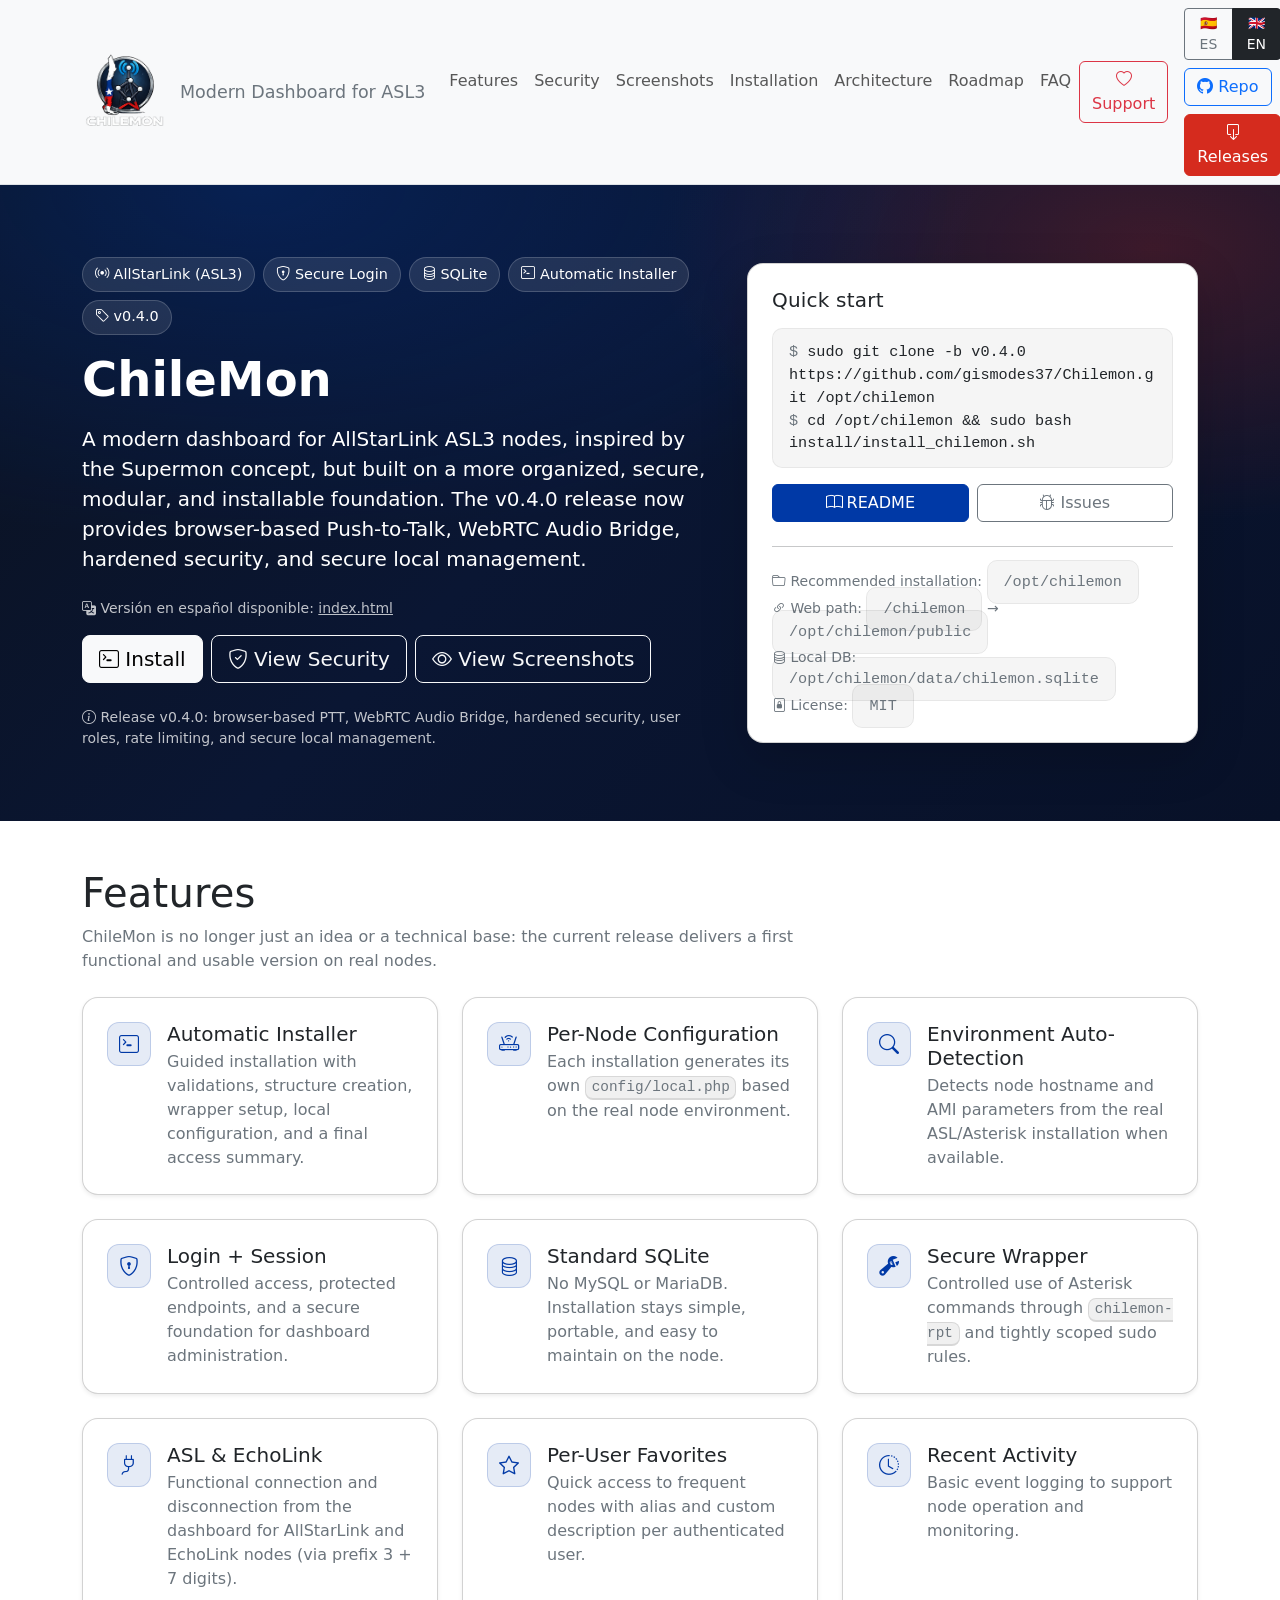
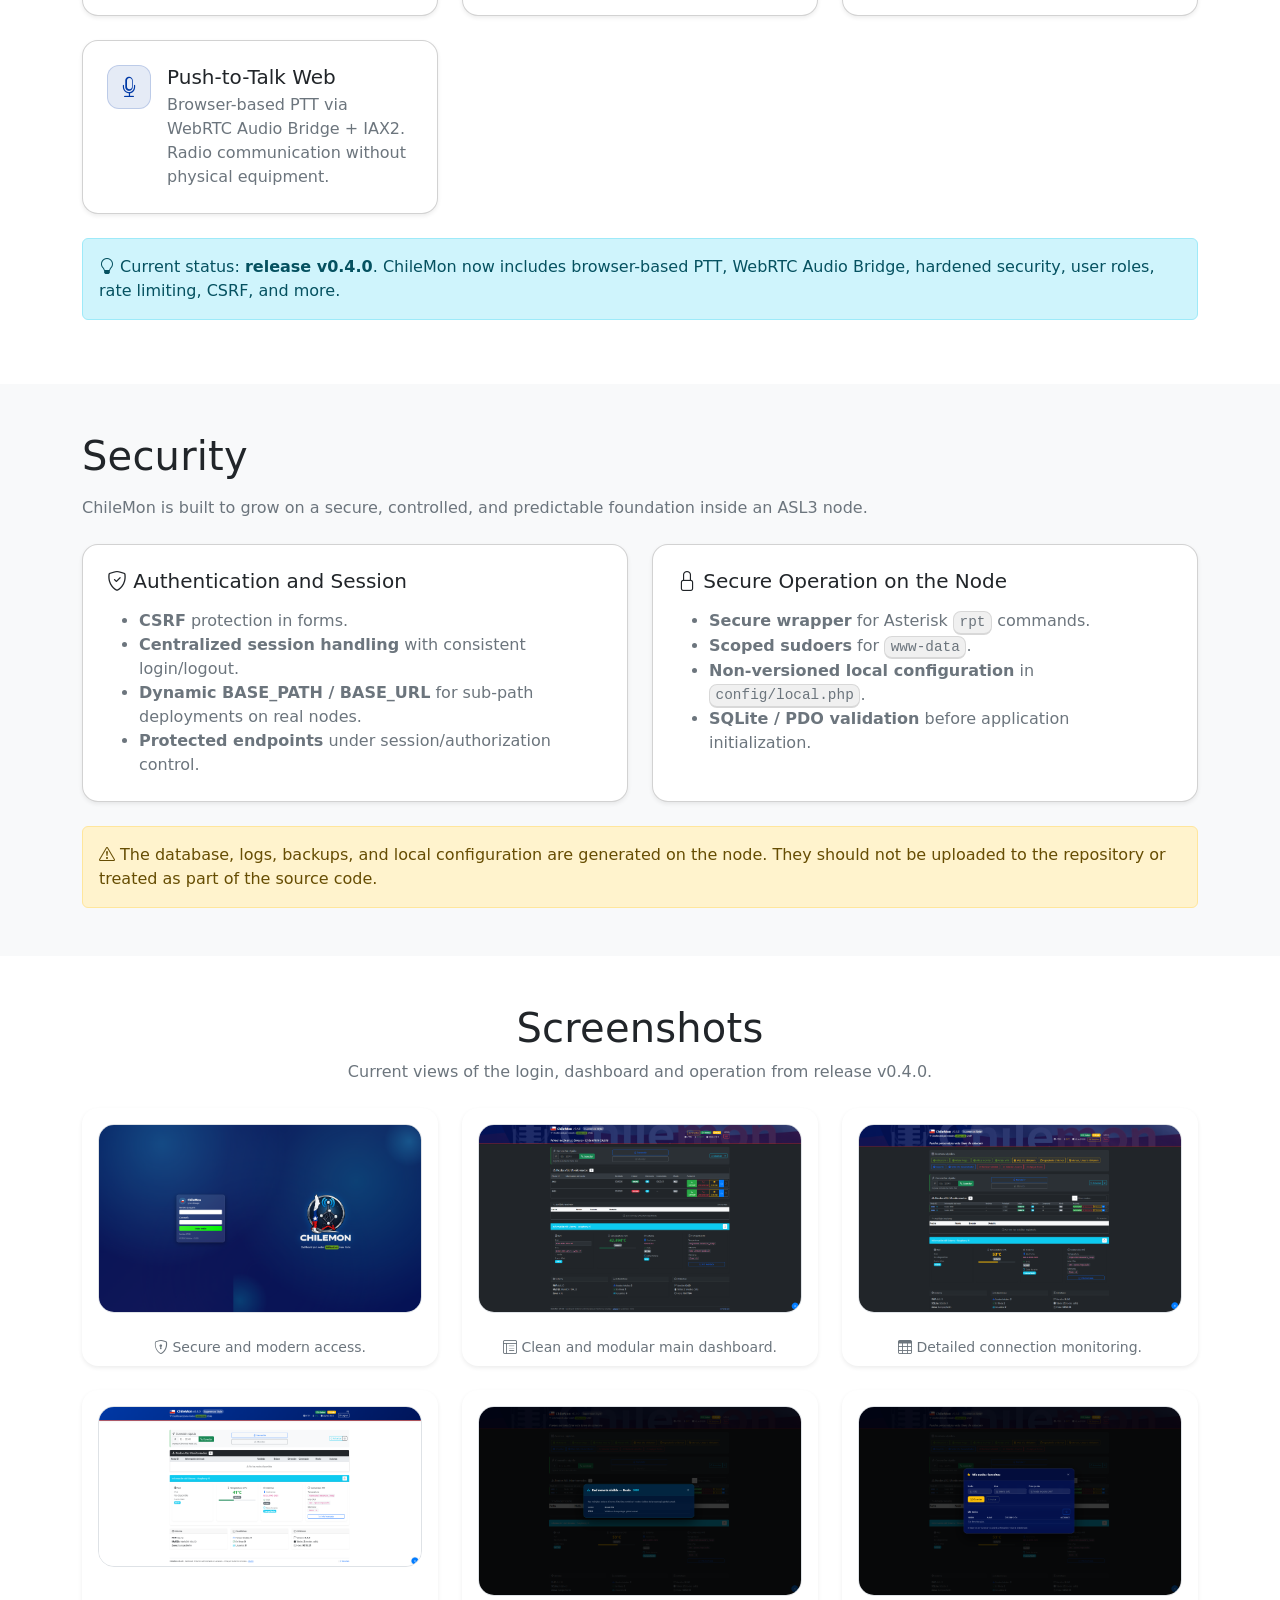
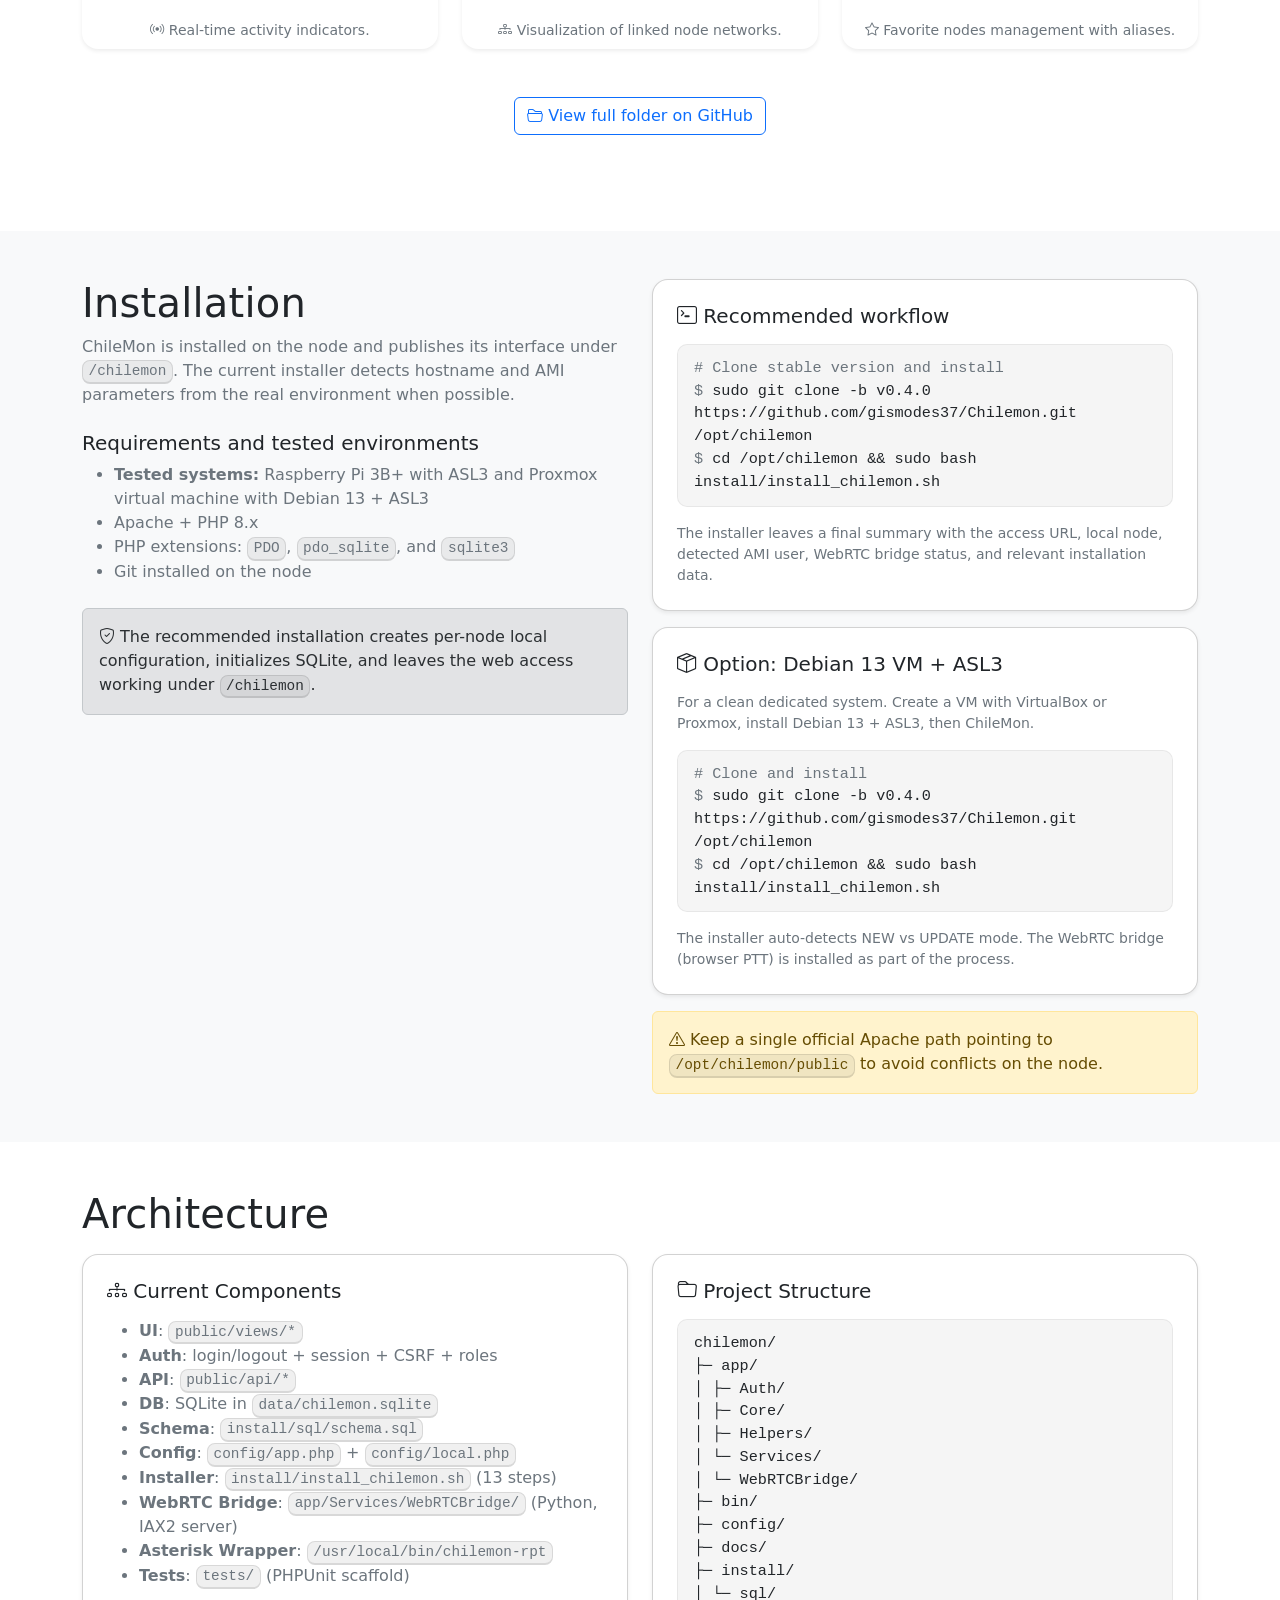
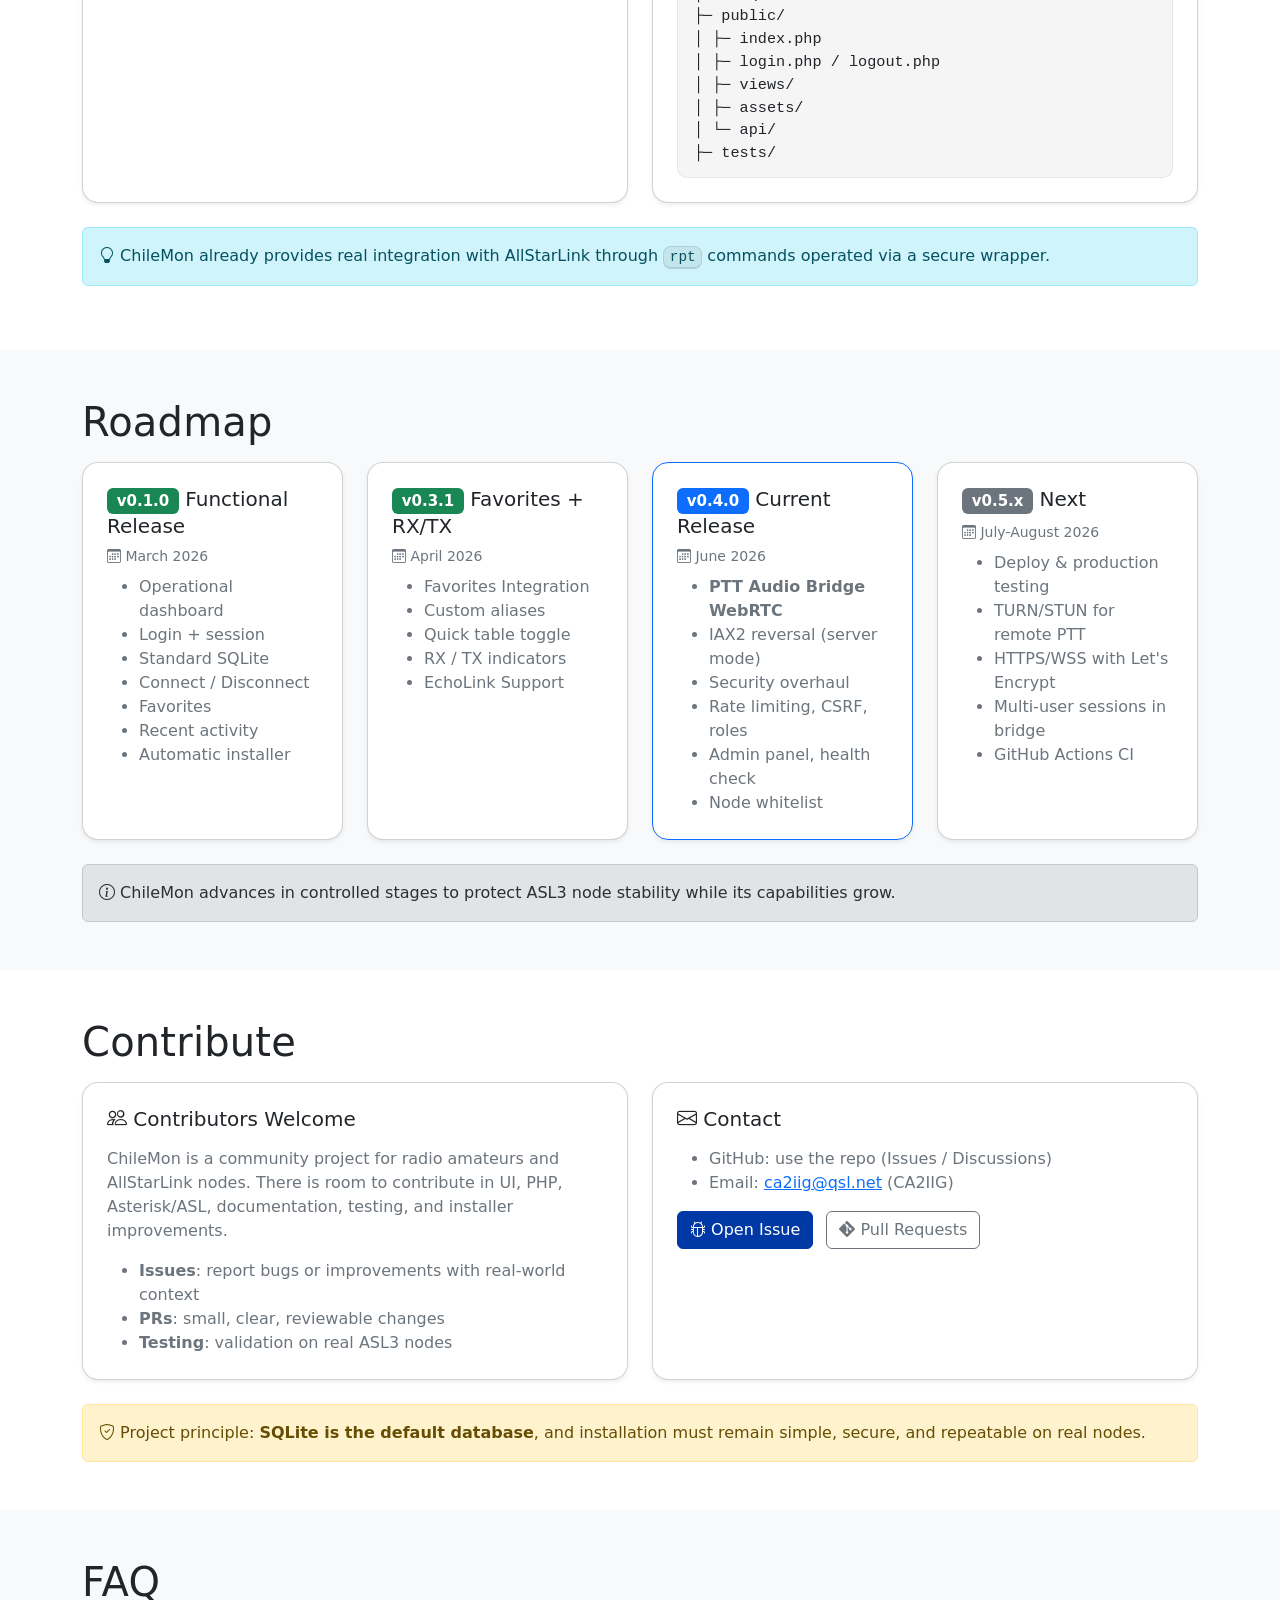
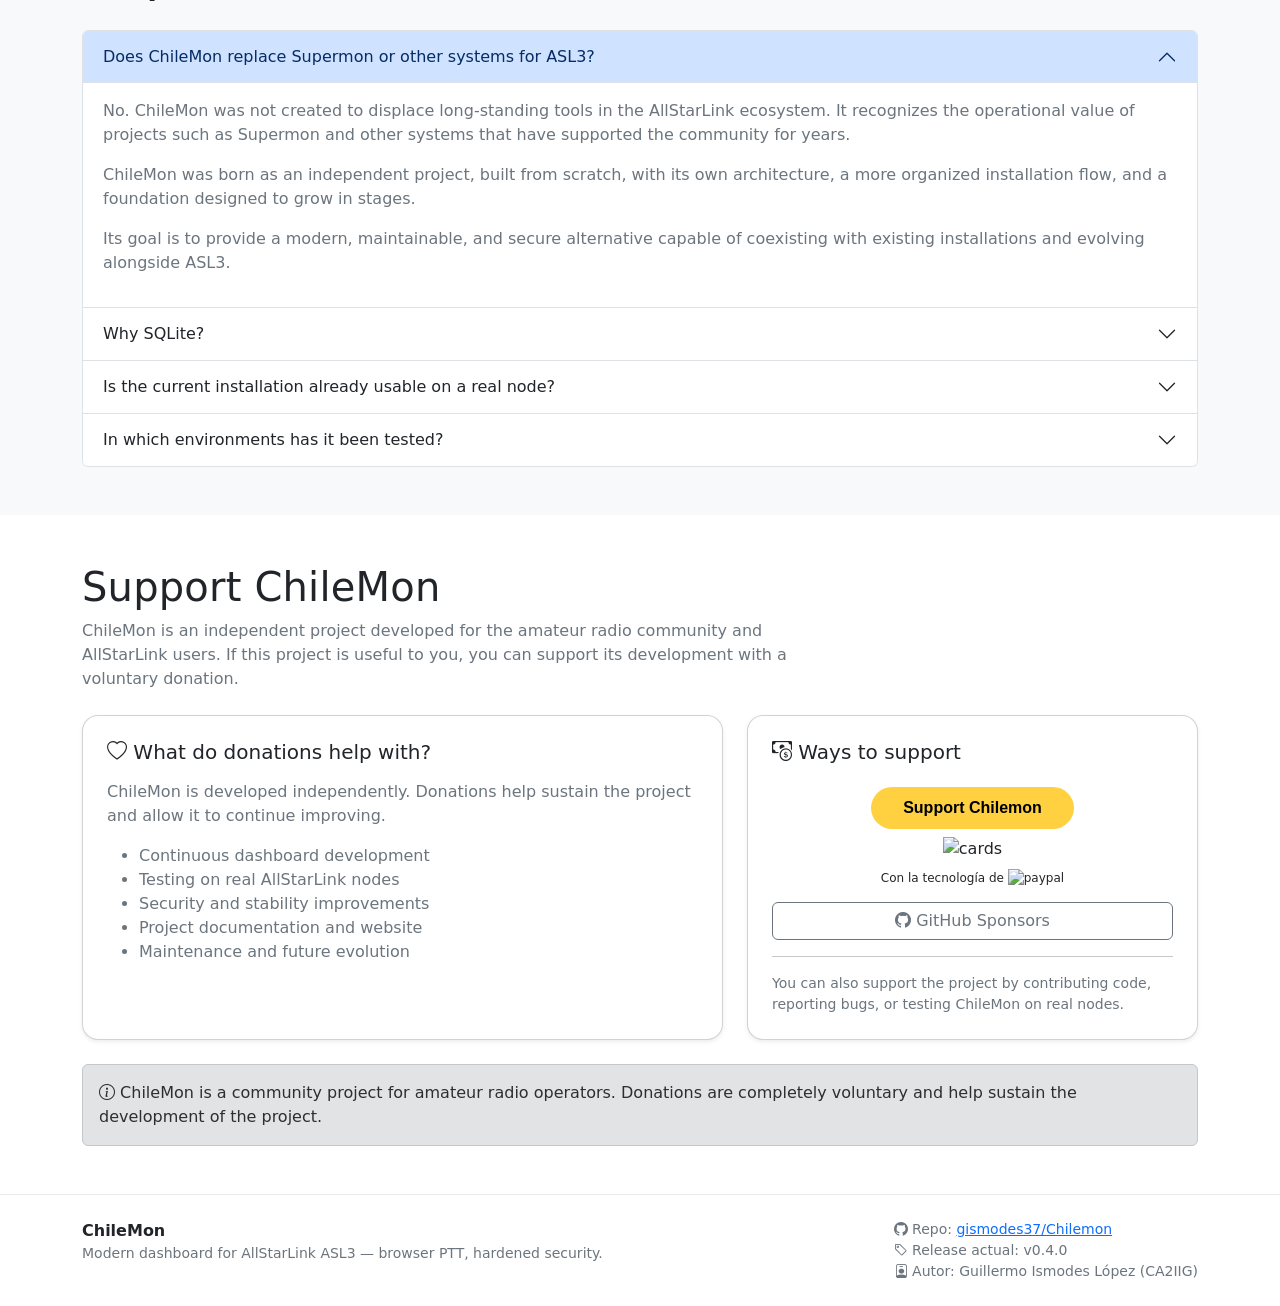
==== commit ade76faa: "docs(site): comprehensive update — roadmap dates, Debian 13 VM option, v0.4.0 references, architectu" ====
--- a/docs/index_en.html
+++ b/docs/index_en.html
@@ -116,8 +116,8 @@
           <div class="card-body p-4">
             <h2 class="h5 section-title mb-3">Quick start</h2>
 
-            <div class="code mb-3">
-              <div><span class="text-secondary">$</span> sudo git clone -b v0.1.0 https://github.com/gismodes37/Chilemon.git /opt/chilemon</div>
+              <div class="code mb-3">
+              <div><span class="text-secondary">$</span> sudo git clone -b v0.4.0 https://github.com/gismodes37/Chilemon.git /opt/chilemon</div>
               <div><span class="text-secondary">$</span> cd /opt/chilemon && sudo bash install/install_chilemon.sh</div>
             </div>
 
@@ -360,6 +360,7 @@
     <div class="container">
       <div class="text-center mb-5">
         <h2 class="h1 section-title">Screenshots</h2>
+        <p class="text-secondary mb-4">Current views of the login, dashboard and operation from release v0.4.0.</p>
       <div class="row g-4">
         <div class="col-md-6 col-lg-4">
           <div class="card shadow-sm h-100 border-0">
@@ -473,28 +474,27 @@
               <h3 class="h5 mb-3"><i class="bi bi-terminal"></i> Recommended workflow</h3>
               <div class="code">
                 <div><span class="text-secondary"># Clone stable version and install</span></div>
-                <div><span class="text-secondary">$</span> sudo git clone -b v0.1.0 https://github.com/gismodes37/Chilemon.git /opt/chilemon</div>
+                <div><span class="text-secondary">$</span> sudo git clone -b v0.4.0 https://github.com/gismodes37/Chilemon.git /opt/chilemon</div>
                 <div><span class="text-secondary">$</span> cd /opt/chilemon && sudo bash install/install_chilemon.sh</div>
               </div>
 
               <div class="mt-3 small text-secondary">
-                The installer leaves a final summary with the access URL, local node, detected AMI user, and relevant installation data.
+                The installer leaves a final summary with the access URL, local node, detected AMI user, WebRTC bridge status, and relevant installation data.
               </div>
             </div>
           </div>
 
           <div class="card shadow-sm mt-3">
             <div class="card-body p-4">
-              <h3 class="h5 mb-3"><i class="bi bi-box-seam"></i> Option: Local Development (Docker)</h3>
-              <p class="text-secondary small mb-3">For testing without a real node, use Docker Compose.</p>
+              <h3 class="h5 mb-3"><i class="bi bi-box-seam"></i> Option: Debian 13 VM + ASL3</h3>
+              <p class="text-secondary small mb-3">For a clean dedicated system. Create a VM with VirtualBox or Proxmox, install Debian 13 + ASL3, then ChileMon.</p>
               <div class="code">
-                <div><span class="text-secondary"># Clone and start container</span></div>
-                <div><span class="text-secondary">$</span> docker-compose up -d --build</div>
-                <div><span class="text-secondary"># Initialize DB and User</span></div>
-                <div><span class="text-secondary">$</span> docker-compose exec chilemon php bin/install.php</div>
+                <div><span class="text-secondary"># Clone and install</span></div>
+                <div><span class="text-secondary">$</span> sudo git clone -b v0.4.0 https://github.com/gismodes37/Chilemon.git /opt/chilemon</div>
+                <div><span class="text-secondary">$</span> cd /opt/chilemon && sudo bash install/install_chilemon.sh</div>
               </div>
               <div class="mt-3 small text-secondary">
-                Access at <code>http://localhost:8080</code>.
+                The installer auto-detects NEW vs UPDATE mode. The WebRTC bridge (browser PTT) is installed as part of the process.
               </div>
             </div>
           </div>
@@ -518,14 +518,15 @@
               <h3 class="h5 mb-3"><i class="bi bi-diagram-3"></i> Current Components</h3>
               <ul class="text-secondary mb-0">
                 <li><strong>UI</strong>: <span class="kbd">public/views/*</span></li>
-                <li><strong>Auth</strong>: login/logout + session + CSRF</li>
+                <li><strong>Auth</strong>: login/logout + session + CSRF + roles</li>
                 <li><strong>API</strong>: <span class="kbd">public/api/*</span></li>
                 <li><strong>DB</strong>: SQLite in <span class="kbd">data/chilemon.sqlite</span></li>
                 <li><strong>Schema</strong>: <span class="kbd">install/sql/schema.sql</span></li>
                 <li><strong>Config</strong>: <span class="kbd">config/app.php</span> + <span class="kbd">config/local.php</span></li>
-                <li><strong>Installer</strong>: <span class="kbd">install/install_chilemon.sh</span></li>
-                <li><strong>Initialization</strong>: <span class="kbd">bin/install.php</span></li>
+                <li><strong>Installer</strong>: <span class="kbd">install/install_chilemon.sh</span> (13 steps)</li>
+                <li><strong>WebRTC Bridge</strong>: <span class="kbd">app/Services/WebRTCBridge/</span> (Python, IAX2 server)</li>
                 <li><strong>Asterisk Wrapper</strong>: <span class="kbd">/usr/local/bin/chilemon-rpt</span></li>
+                <li><strong>Tests</strong>: <span class="kbd">tests/</span> (PHPUnit scaffold)</li>
               </ul>
             </div>
           </div>
@@ -542,8 +543,10 @@
                 <div>│  ├─ Core/</div>
                 <div>│  ├─ Helpers/</div>
                 <div>│  └─ Services/</div>
+                <div>│     └─ WebRTCBridge/</div>
                 <div>├─ bin/</div>
                 <div>├─ config/</div>
+                <div>├─ docs/</div>
                 <div>├─ install/</div>
                 <div>│  └─ sql/</div>
                 <div>├─ public/</div>
@@ -552,7 +555,7 @@
                 <div>│  ├─ views/</div>
                 <div>│  ├─ assets/</div>
                 <div>│  └─ api/</div>
-                <div>└─ docs/</div>
+                <div>├─ tests/</div>
               </div>
             </div>
           </div>
@@ -575,6 +578,7 @@
           <div class="card h-100 shadow-sm">
             <div class="card-body p-4">
               <h3 class="h5"><span class="badge text-bg-success">v0.1.0</span> Functional Release</h3>
+              <div class="small text-secondary mb-2"><i class="bi bi-calendar3"></i> March 2026</div>
               <ul class="text-secondary mb-0">
                 <li>Operational dashboard</li>
                 <li>Login + session</li>
@@ -592,6 +596,7 @@
           <div class="card h-100 shadow-sm">
             <div class="card-body p-4">
               <h3 class="h5"><span class="badge text-bg-success">v0.3.1</span> Favorites + RX/TX</h3>
+              <div class="small text-secondary mb-2"><i class="bi bi-calendar3"></i> April 2026</div>
               <ul class="text-secondary mb-0">
                 <li>Favorites Integration</li>
                 <li>Custom aliases</li>
@@ -607,6 +612,7 @@
           <div class="card h-100 shadow-sm border-primary">
             <div class="card-body p-4">
               <h3 class="h5"><span class="badge text-bg-primary">v0.4.0</span> Current Release</h3>
+              <div class="small text-secondary mb-2"><i class="bi bi-calendar3"></i> June 2026</div>
               <ul class="text-secondary mb-0">
                 <li><strong>PTT Audio Bridge WebRTC</strong></li>
                 <li>IAX2 reversal (server mode)</li>
@@ -623,11 +629,13 @@
           <div class="card h-100 shadow-sm">
             <div class="card-body p-4">
               <h3 class="h5"><span class="badge text-bg-secondary">v0.5.x</span> Next</h3>
+              <div class="small text-secondary mb-2"><i class="bi bi-calendar3"></i> July-August 2026</div>
               <ul class="text-secondary mb-0">
-                <li>Deploy & prod testing</li>
+                <li>Deploy & production testing</li>
                 <li>TURN/STUN for remote PTT</li>
-                <li>HTTPS/WSS</li>
-                <li>Multi-user sessions</li>
+                <li>HTTPS/WSS with Let's Encrypt</li>
+                <li>Multi-user sessions in bridge</li>
+                <li>GitHub Actions CI</li>
               </ul>
             </div>
           </div>
@@ -865,7 +873,7 @@
       <div>
         <div class="fw-semibold">ChileMon</div>
         <div class="text-secondary small">
-          Dashboard moderno para AllStarLink ASL3 — primer release funcional.
+          Modern dashboard for AllStarLink ASL3 — browser PTT, hardened security.
         </div>
       </div>
       <div class="text-secondary small">
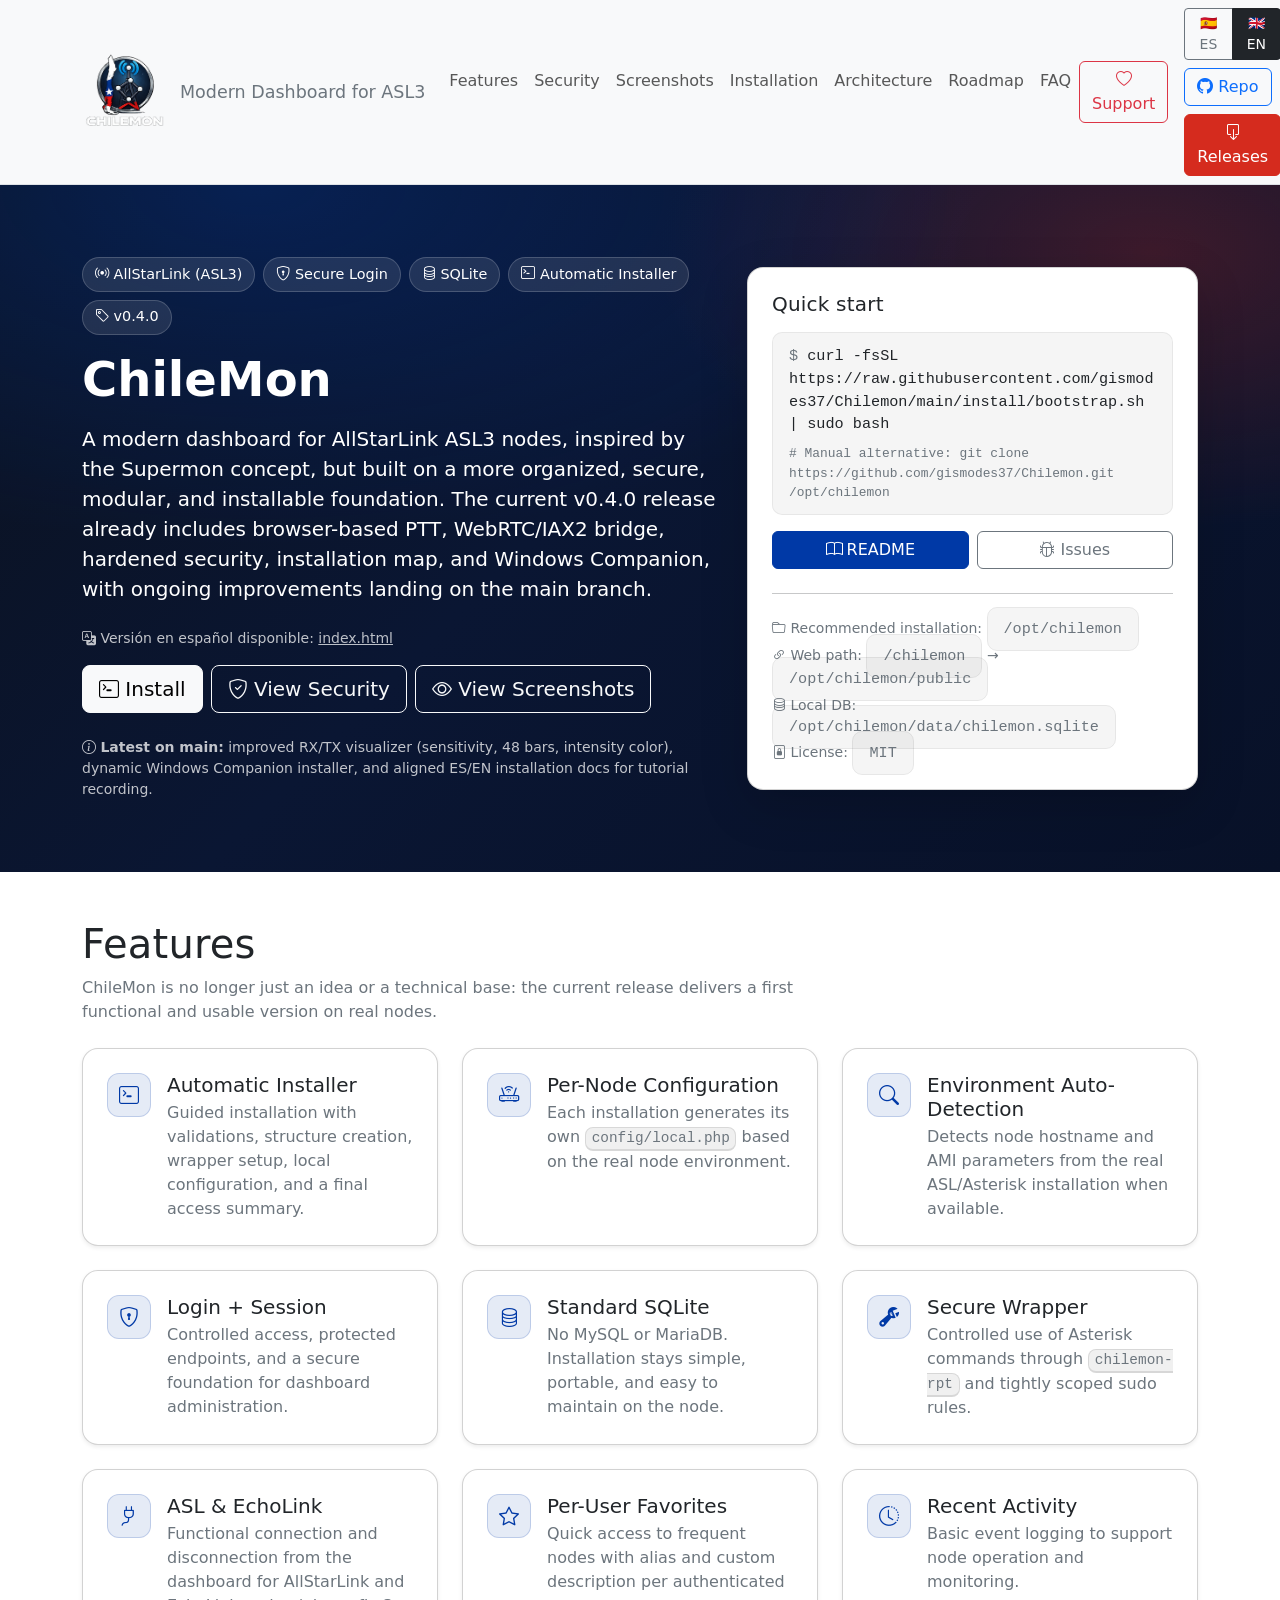
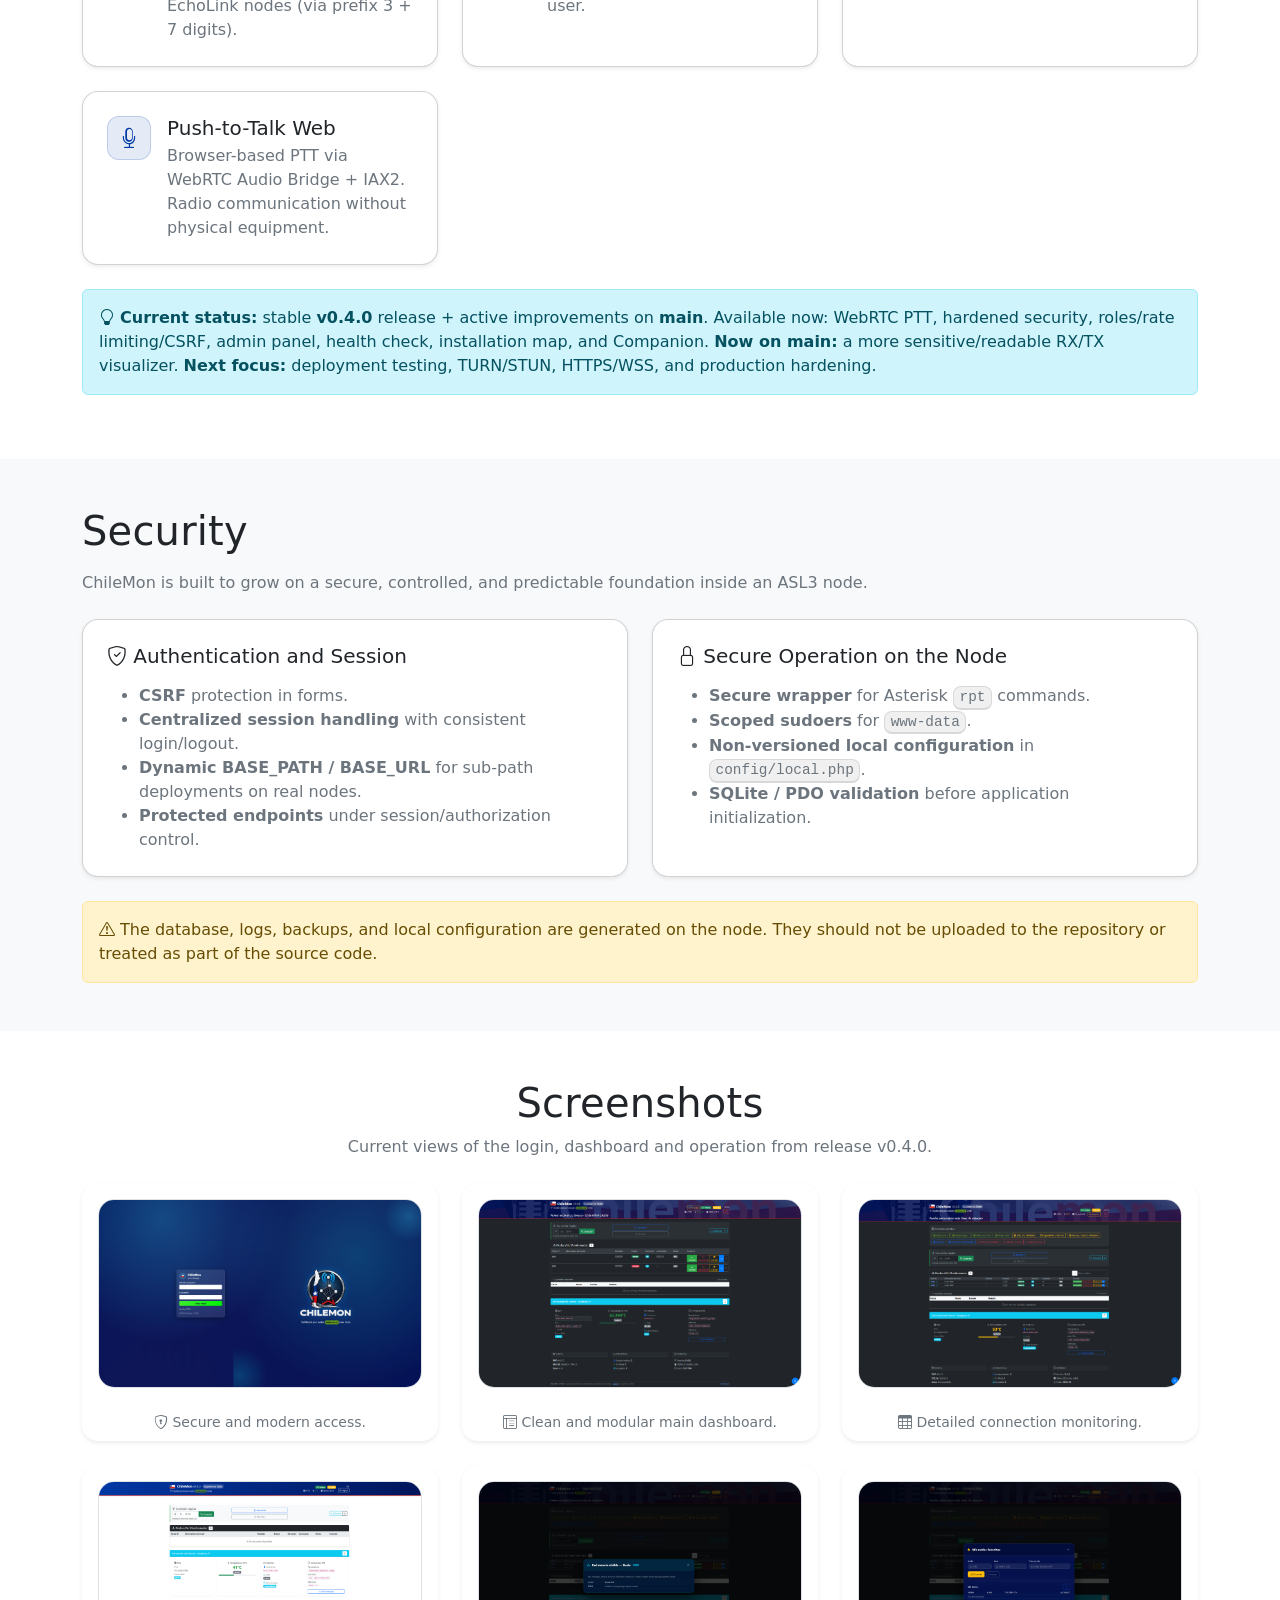
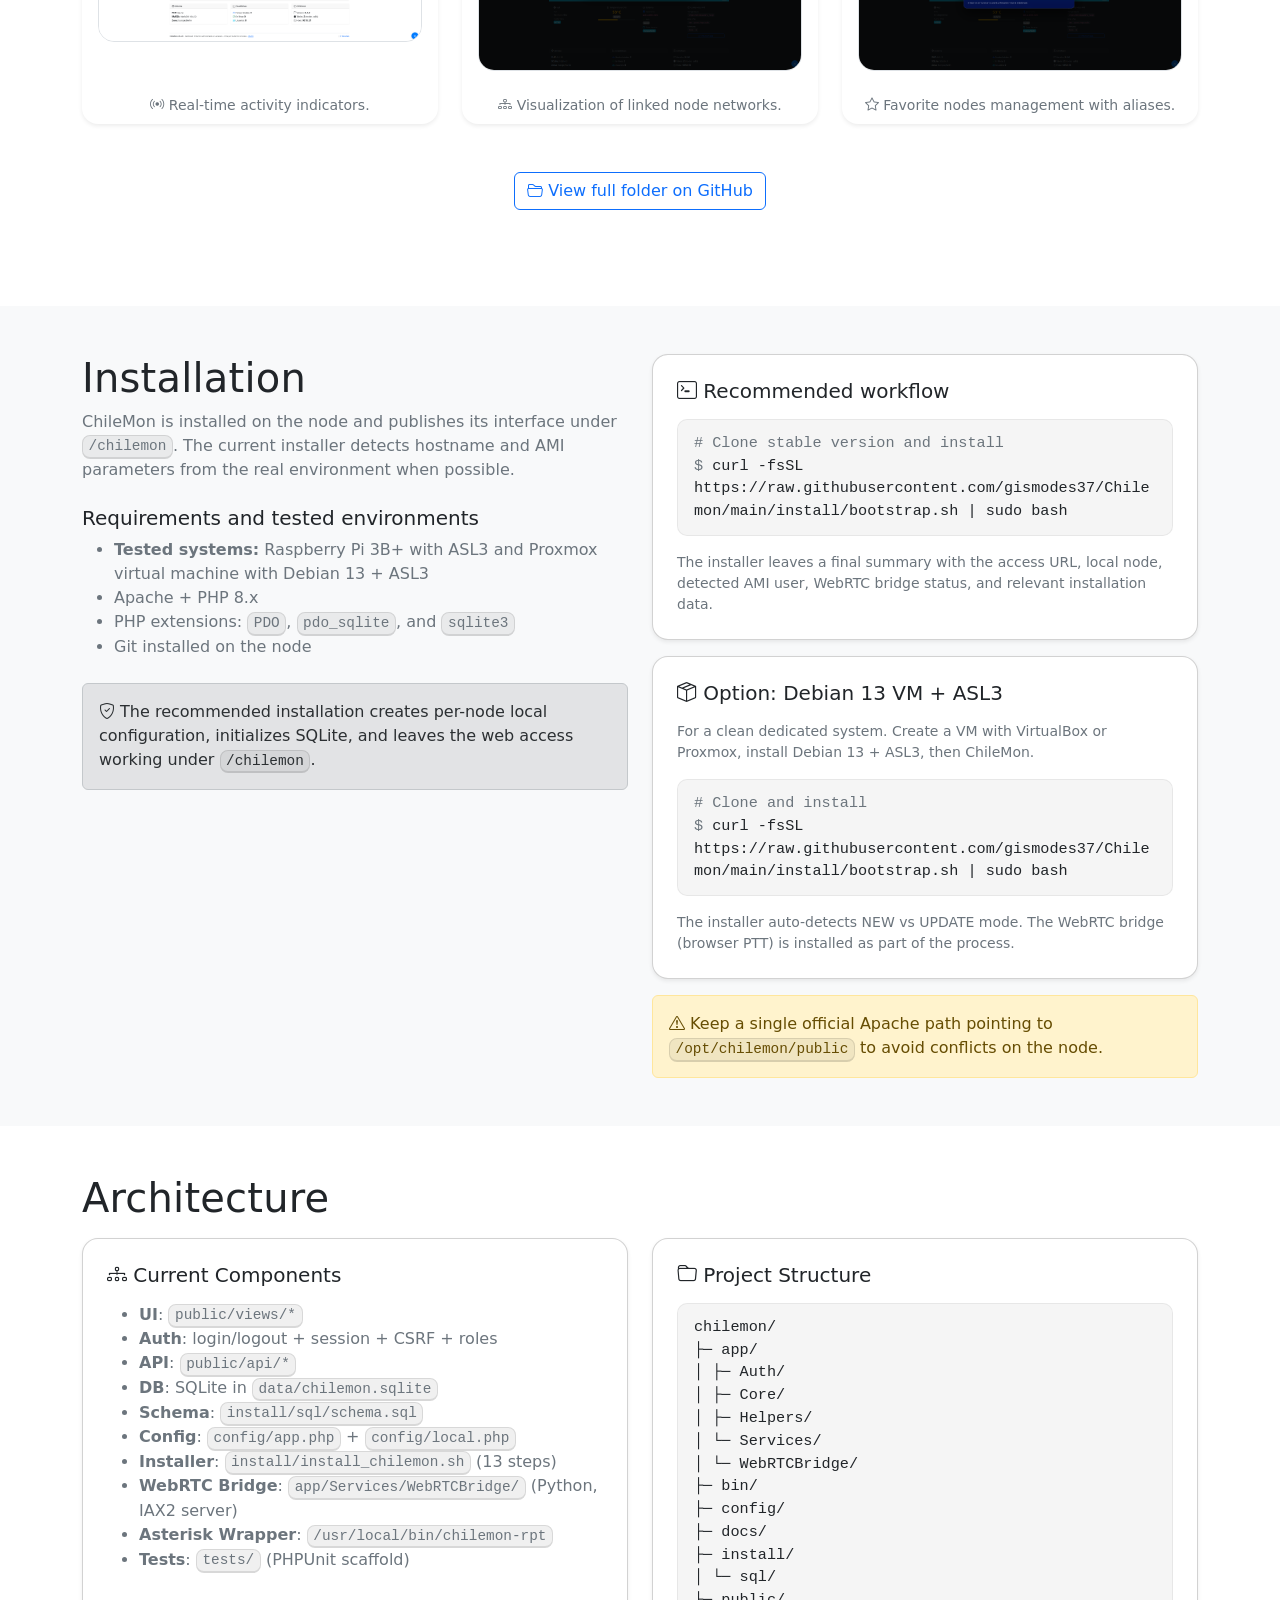
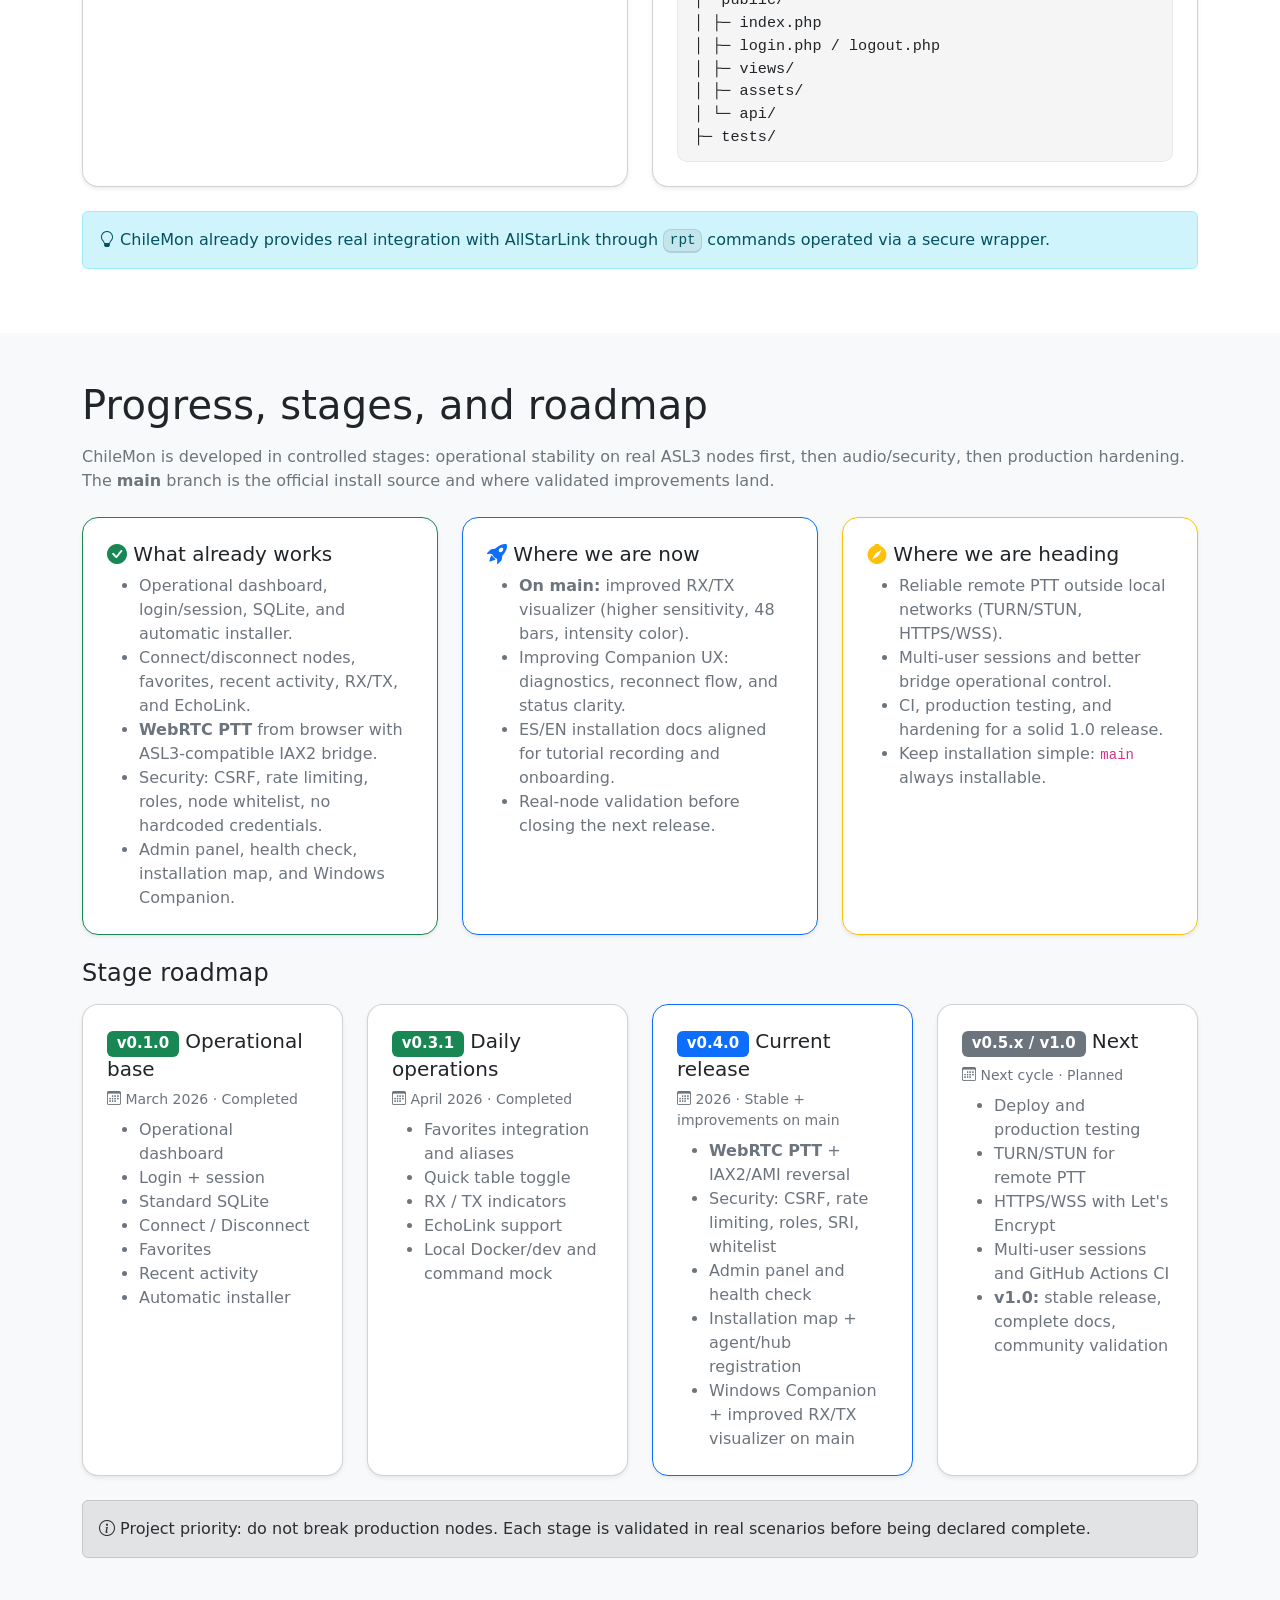
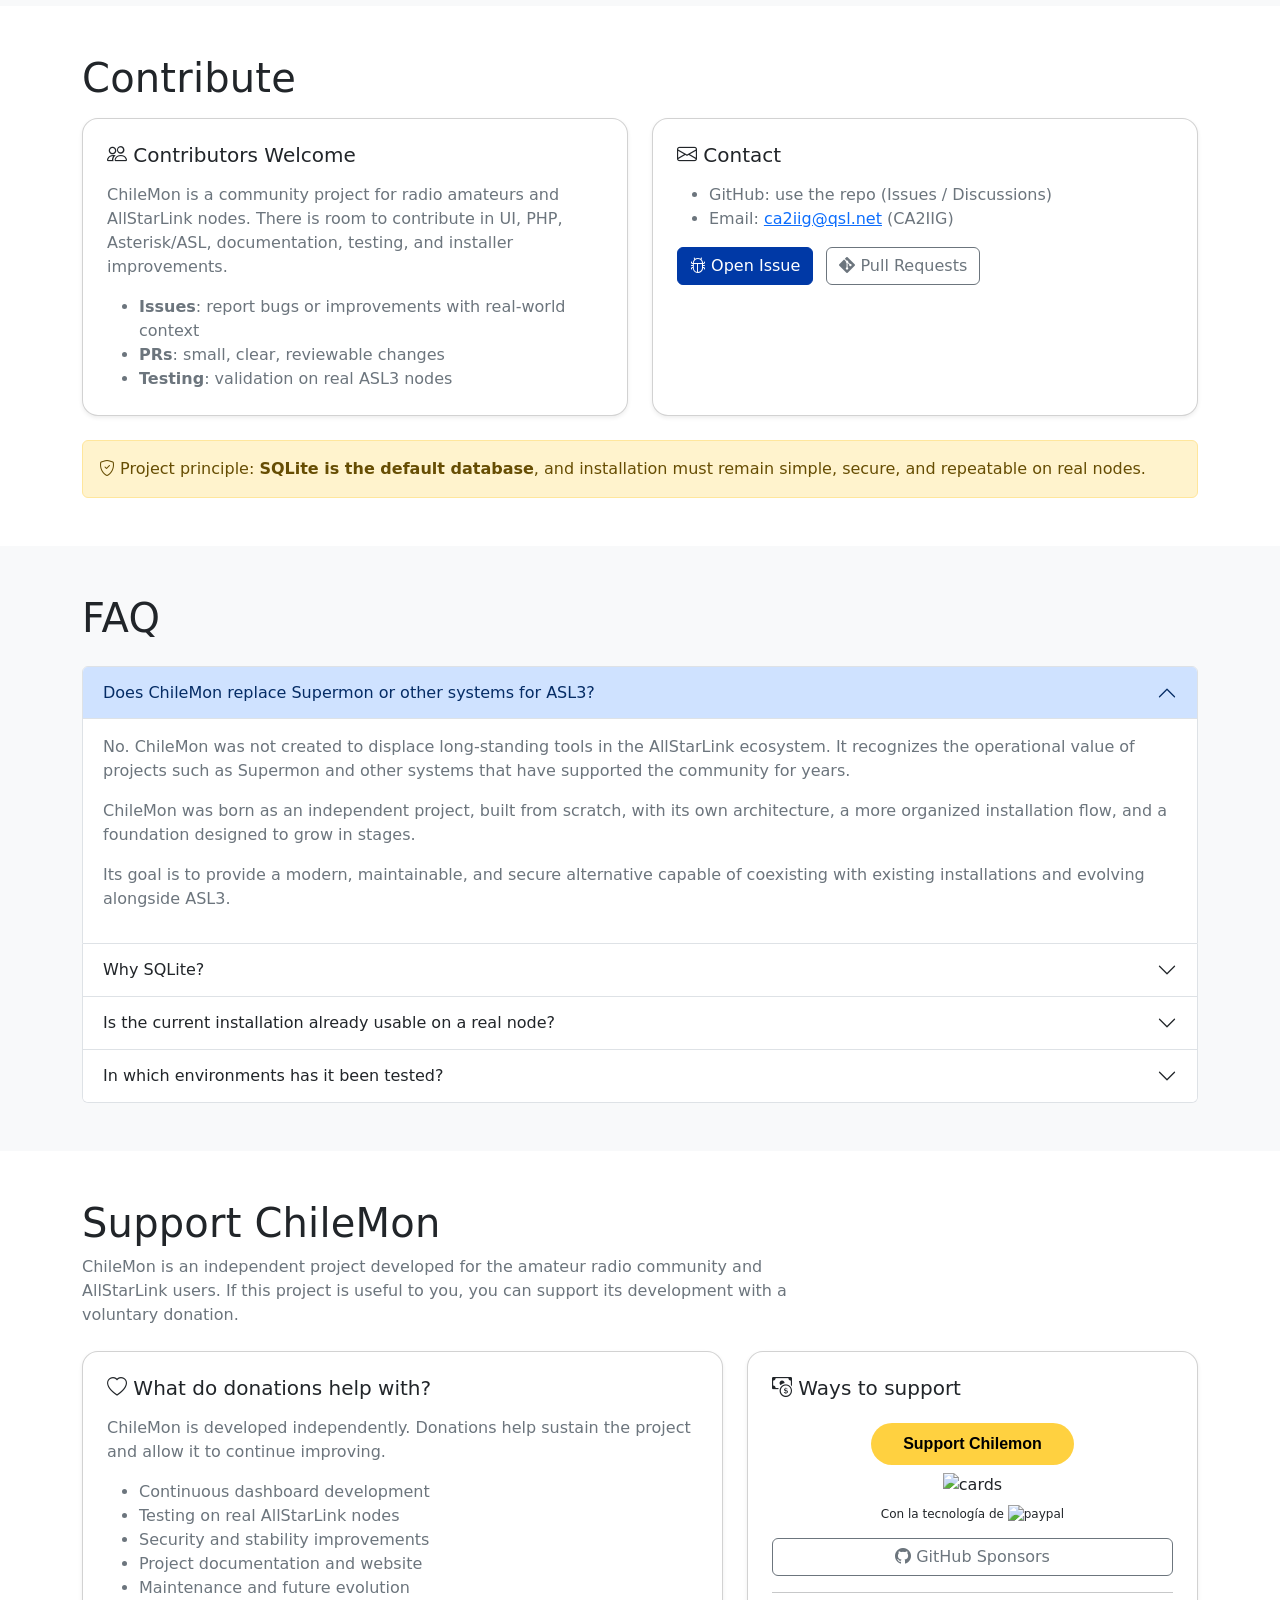
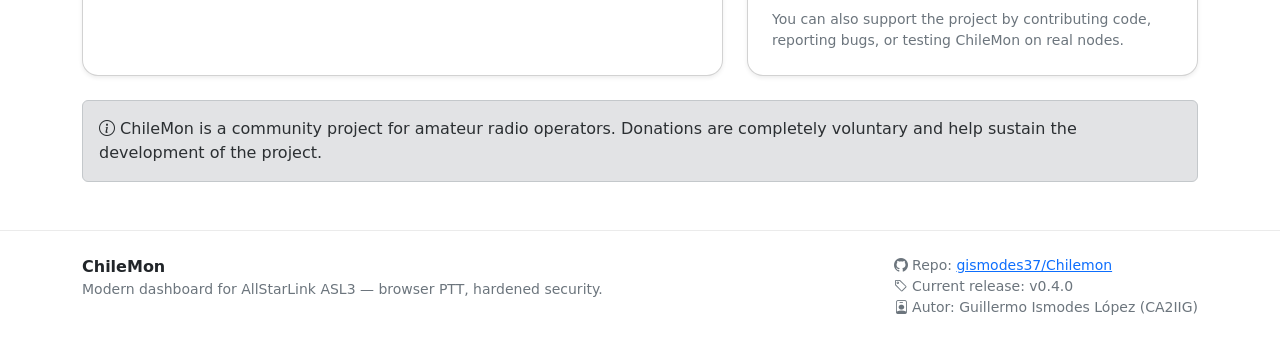
==== commit 0878085a: "docs(web): update project site with progress and roadmap Refresh ES/EN project pages with current st" ====
--- a/docs/index_en.html
+++ b/docs/index_en.html
@@ -85,7 +85,7 @@
         <p class="lead opacity-90 mb-4">
           A modern dashboard for <strong>AllStarLink ASL3</strong> nodes, inspired by the Supermon concept,
           but built on a more organized, secure, modular, and installable foundation.
-          The v0.4.0 release now provides <strong>browser-based Push-to-Talk, WebRTC Audio Bridge, hardened security, and secure local management</strong>.
+          The current <strong>v0.4.0</strong> release already includes <strong>browser-based PTT, WebRTC/IAX2 bridge, hardened security, installation map, and Windows Companion</strong>, with ongoing improvements landing on the <strong>main</strong> branch.
         </p>
 
         <div class="small opacity-75 mb-3">
@@ -107,7 +107,7 @@
 
         <div class="mt-4 small opacity-75">
           <i class="bi bi-info-circle"></i>
-          Release v0.4.0: browser-based PTT, WebRTC Audio Bridge, hardened security, user roles, rate limiting, and secure local management.
+          <strong>Latest on main:</strong> improved RX/TX visualizer (sensitivity, 48 bars, intensity color), dynamic Windows Companion installer, and aligned ES/EN installation docs for tutorial recording.
         </div>
       </div>
 
@@ -117,8 +117,8 @@
             <h2 class="h5 section-title mb-3">Quick start</h2>
 
               <div class="code mb-3">
-              <div><span class="text-secondary">$</span> sudo git clone -b v0.4.0 https://github.com/gismodes37/Chilemon.git /opt/chilemon</div>
-              <div><span class="text-secondary">$</span> cd /opt/chilemon && sudo bash install/install_chilemon.sh</div>
+              <div><span class="text-secondary">$</span> curl -fsSL https://raw.githubusercontent.com/gismodes37/Chilemon/main/install/bootstrap.sh | sudo bash</div>
+              <div class="mt-2 text-secondary" style="font-size:.85em"># Manual alternative: git clone https://github.com/gismodes37/Chilemon.git /opt/chilemon</div>
             </div>
 
             <div class="d-flex gap-2">
@@ -305,7 +305,7 @@
 
       <div class="alert alert-info mt-4">
         <i class="bi bi-lightbulb"></i>
-        Current status: <strong>release v0.4.0</strong>. ChileMon now includes browser-based PTT, WebRTC Audio Bridge, hardened security, user roles, rate limiting, CSRF, and more.
+        <strong>Current status:</strong> stable <strong>v0.4.0</strong> release + active improvements on <strong>main</strong>. Available now: WebRTC PTT, hardened security, roles/rate limiting/CSRF, admin panel, health check, installation map, and Companion. <strong>Now on main:</strong> a more sensitive/readable RX/TX visualizer. <strong>Next focus:</strong> deployment testing, TURN/STUN, HTTPS/WSS, and production hardening.
       </div>
     </div>
   </section>
@@ -474,8 +474,7 @@
               <h3 class="h5 mb-3"><i class="bi bi-terminal"></i> Recommended workflow</h3>
               <div class="code">
                 <div><span class="text-secondary"># Clone stable version and install</span></div>
-                <div><span class="text-secondary">$</span> sudo git clone -b v0.4.0 https://github.com/gismodes37/Chilemon.git /opt/chilemon</div>
-                <div><span class="text-secondary">$</span> cd /opt/chilemon && sudo bash install/install_chilemon.sh</div>
+                <div><span class="text-secondary">$</span> curl -fsSL https://raw.githubusercontent.com/gismodes37/Chilemon/main/install/bootstrap.sh | sudo bash</div>
               </div>
 
               <div class="mt-3 small text-secondary">
@@ -490,8 +489,7 @@
               <p class="text-secondary small mb-3">For a clean dedicated system. Create a VM with VirtualBox or Proxmox, install Debian 13 + ASL3, then ChileMon.</p>
               <div class="code">
                 <div><span class="text-secondary"># Clone and install</span></div>
-                <div><span class="text-secondary">$</span> sudo git clone -b v0.4.0 https://github.com/gismodes37/Chilemon.git /opt/chilemon</div>
-                <div><span class="text-secondary">$</span> cd /opt/chilemon && sudo bash install/install_chilemon.sh</div>
+                <div><span class="text-secondary">$</span> curl -fsSL https://raw.githubusercontent.com/gismodes37/Chilemon/main/install/bootstrap.sh | sudo bash</div>
               </div>
               <div class="mt-3 small text-secondary">
                 The installer auto-detects NEW vs UPDATE mode. The WebRTC bridge (browser PTT) is installed as part of the process.
@@ -571,14 +569,62 @@
 
   <section id="milestones" class="py-5 bg-body-tertiary">
     <div class="container">
-      <h2 class="h1 section-title mb-3">Roadmap</h2>
-
+      <h2 class="h1 section-title mb-3">Progress, stages, and roadmap</h2>
+      <p class="text-secondary mb-4">
+        ChileMon is developed in controlled stages: operational stability on real ASL3 nodes first, then audio/security, then production hardening.
+        The <strong>main</strong> branch is the official install source and where validated improvements land.
+      </p>
+
+      <div class="row g-4 mb-4">
+        <div class="col-lg-4">
+          <div class="card h-100 shadow-sm border-success">
+            <div class="card-body p-4">
+              <h3 class="h5"><i class="bi bi-check-circle-fill text-success"></i> What already works</h3>
+              <ul class="text-secondary mb-0">
+                <li>Operational dashboard, login/session, SQLite, and automatic installer.</li>
+                <li>Connect/disconnect nodes, favorites, recent activity, RX/TX, and EchoLink.</li>
+                <li><strong>WebRTC PTT</strong> from browser with ASL3-compatible IAX2 bridge.</li>
+                <li>Security: CSRF, rate limiting, roles, node whitelist, no hardcoded credentials.</li>
+                <li>Admin panel, health check, installation map, and Windows Companion.</li>
+              </ul>
+            </div>
+          </div>
+        </div>
+        <div class="col-lg-4">
+          <div class="card h-100 shadow-sm border-primary">
+            <div class="card-body p-4">
+              <h3 class="h5"><i class="bi bi-rocket-takeoff-fill text-primary"></i> Where we are now</h3>
+              <ul class="text-secondary mb-0">
+                <li><strong>On main:</strong> improved RX/TX visualizer (higher sensitivity, 48 bars, intensity color).</li>
+                <li>Improving Companion UX: diagnostics, reconnect flow, and status clarity.</li>
+                <li>ES/EN installation docs aligned for tutorial recording and onboarding.</li>
+                <li>Real-node validation before closing the next release.</li>
+              </ul>
+            </div>
+          </div>
+        </div>
+        <div class="col-lg-4">
+          <div class="card h-100 shadow-sm border-warning">
+            <div class="card-body p-4">
+              <h3 class="h5"><i class="bi bi-compass-fill text-warning"></i> Where we are heading</h3>
+              <ul class="text-secondary mb-0">
+                <li>Reliable remote PTT outside local networks (TURN/STUN, HTTPS/WSS).</li>
+                <li>Multi-user sessions and better bridge operational control.</li>
+                <li>CI, production testing, and hardening for a solid 1.0 release.</li>
+                <li>Keep installation simple: <code>main</code> always installable.</li>
+              </ul>
+            </div>
+          </div>
+        </div>
+      </div>
+
+      <h3 class="h4 section-title mb-3">Stage roadmap</h3>
       <div class="row g-4">
         <div class="col-lg-3">
           <div class="card h-100 shadow-sm">
             <div class="card-body p-4">
-              <h3 class="h5"><span class="badge text-bg-success">v0.1.0</span> Functional Release</h3>
-              <div class="small text-secondary mb-2"><i class="bi bi-calendar3"></i> March 2026</div>
+              <h3 class="h5"><span class="badge text-bg-success">v0.1.0</span> Operational base</h3>
+              <div class="small text-secondary mb-2"><i class="bi bi-calendar3"></i> March 2026 · Completed</div>
               <ul class="text-secondary mb-0">
                 <li>Operational dashboard</li>
                 <li>Login + session</li>
@@ -595,14 +641,14 @@
         <div class="col-lg-3">
           <div class="card h-100 shadow-sm">
             <div class="card-body p-4">
-              <h3 class="h5"><span class="badge text-bg-success">v0.3.1</span> Favorites + RX/TX</h3>
-              <div class="small text-secondary mb-2"><i class="bi bi-calendar3"></i> April 2026</div>
-              <ul class="text-secondary mb-0">
-                <li>Favorites Integration</li>
-                <li>Custom aliases</li>
+              <h3 class="h5"><span class="badge text-bg-success">v0.3.1</span> Daily operations</h3>
+              <div class="small text-secondary mb-2"><i class="bi bi-calendar3"></i> April 2026 · Completed</div>
+              <ul class="text-secondary mb-0">
+                <li>Favorites integration and aliases</li>
                 <li>Quick table toggle</li>
                 <li>RX / TX indicators</li>
-                <li>EchoLink Support</li>
+                <li>EchoLink support</li>
+                <li>Local Docker/dev and command mock</li>
               </ul>
             </div>
           </div>
@@ -611,15 +657,14 @@
         <div class="col-lg-3">
           <div class="card h-100 shadow-sm border-primary">
             <div class="card-body p-4">
-              <h3 class="h5"><span class="badge text-bg-primary">v0.4.0</span> Current Release</h3>
-              <div class="small text-secondary mb-2"><i class="bi bi-calendar3"></i> June 2026</div>
-              <ul class="text-secondary mb-0">
-                <li><strong>PTT Audio Bridge WebRTC</strong></li>
-                <li>IAX2 reversal (server mode)</li>
-                <li>Security overhaul</li>
-                <li>Rate limiting, CSRF, roles</li>
-                <li>Admin panel, health check</li>
-                <li>Node whitelist</li>
+              <h3 class="h5"><span class="badge text-bg-primary">v0.4.0</span> Current release</h3>
+              <div class="small text-secondary mb-2"><i class="bi bi-calendar3"></i> 2026 · Stable + improvements on main</div>
+              <ul class="text-secondary mb-0">
+                <li><strong>WebRTC PTT</strong> + IAX2/AMI reversal</li>
+                <li>Security: CSRF, rate limiting, roles, SRI, whitelist</li>
+                <li>Admin panel and health check</li>
+                <li>Installation map + agent/hub registration</li>
+                <li>Windows Companion + improved RX/TX visualizer on main</li>
               </ul>
             </div>
           </div>
@@ -628,14 +673,14 @@
         <div class="col-lg-3">
           <div class="card h-100 shadow-sm">
             <div class="card-body p-4">
-              <h3 class="h5"><span class="badge text-bg-secondary">v0.5.x</span> Next</h3>
-              <div class="small text-secondary mb-2"><i class="bi bi-calendar3"></i> July-August 2026</div>
-              <ul class="text-secondary mb-0">
-                <li>Deploy & production testing</li>
+              <h3 class="h5"><span class="badge text-bg-secondary">v0.5.x / v1.0</span> Next</h3>
+              <div class="small text-secondary mb-2"><i class="bi bi-calendar3"></i> Next cycle · Planned</div>
+              <ul class="text-secondary mb-0">
+                <li>Deploy and production testing</li>
                 <li>TURN/STUN for remote PTT</li>
                 <li>HTTPS/WSS with Let's Encrypt</li>
-                <li>Multi-user sessions in bridge</li>
-                <li>GitHub Actions CI</li>
+                <li>Multi-user sessions and GitHub Actions CI</li>
+                <li><strong>v1.0:</strong> stable release, complete docs, community validation</li>
               </ul>
             </div>
           </div>
@@ -645,7 +690,7 @@
 
       <div class="alert alert-secondary mt-4 mb-0">
         <i class="bi bi-info-circle"></i>
-        ChileMon advances in controlled stages to protect ASL3 node stability while its capabilities grow.
+        Project priority: do not break production nodes. Each stage is validated in real scenarios before being declared complete.
       </div>
     </div>
   </section>
@@ -878,7 +923,7 @@
       </div>
       <div class="text-secondary small">
         <div><i class="bi bi-github"></i> Repo: <a href="https://github.com/gismodes37/Chilemon" target="_blank" rel="noreferrer">gismodes37/Chilemon</a></div>
-        <div><i class="bi bi-tag"></i> Release actual: v0.4.0</div>
+        <div><i class="bi bi-tag"></i> Current release: v0.4.0</div>
         <!--div><i class="bi bi-graph-up"></i> Visitas: <span id="visit-counter">...</span></div-->
         <div><i class="bi bi-person-badge"></i> Autor: Guillermo Ismodes López (CA2IIG)</div>
       </div>
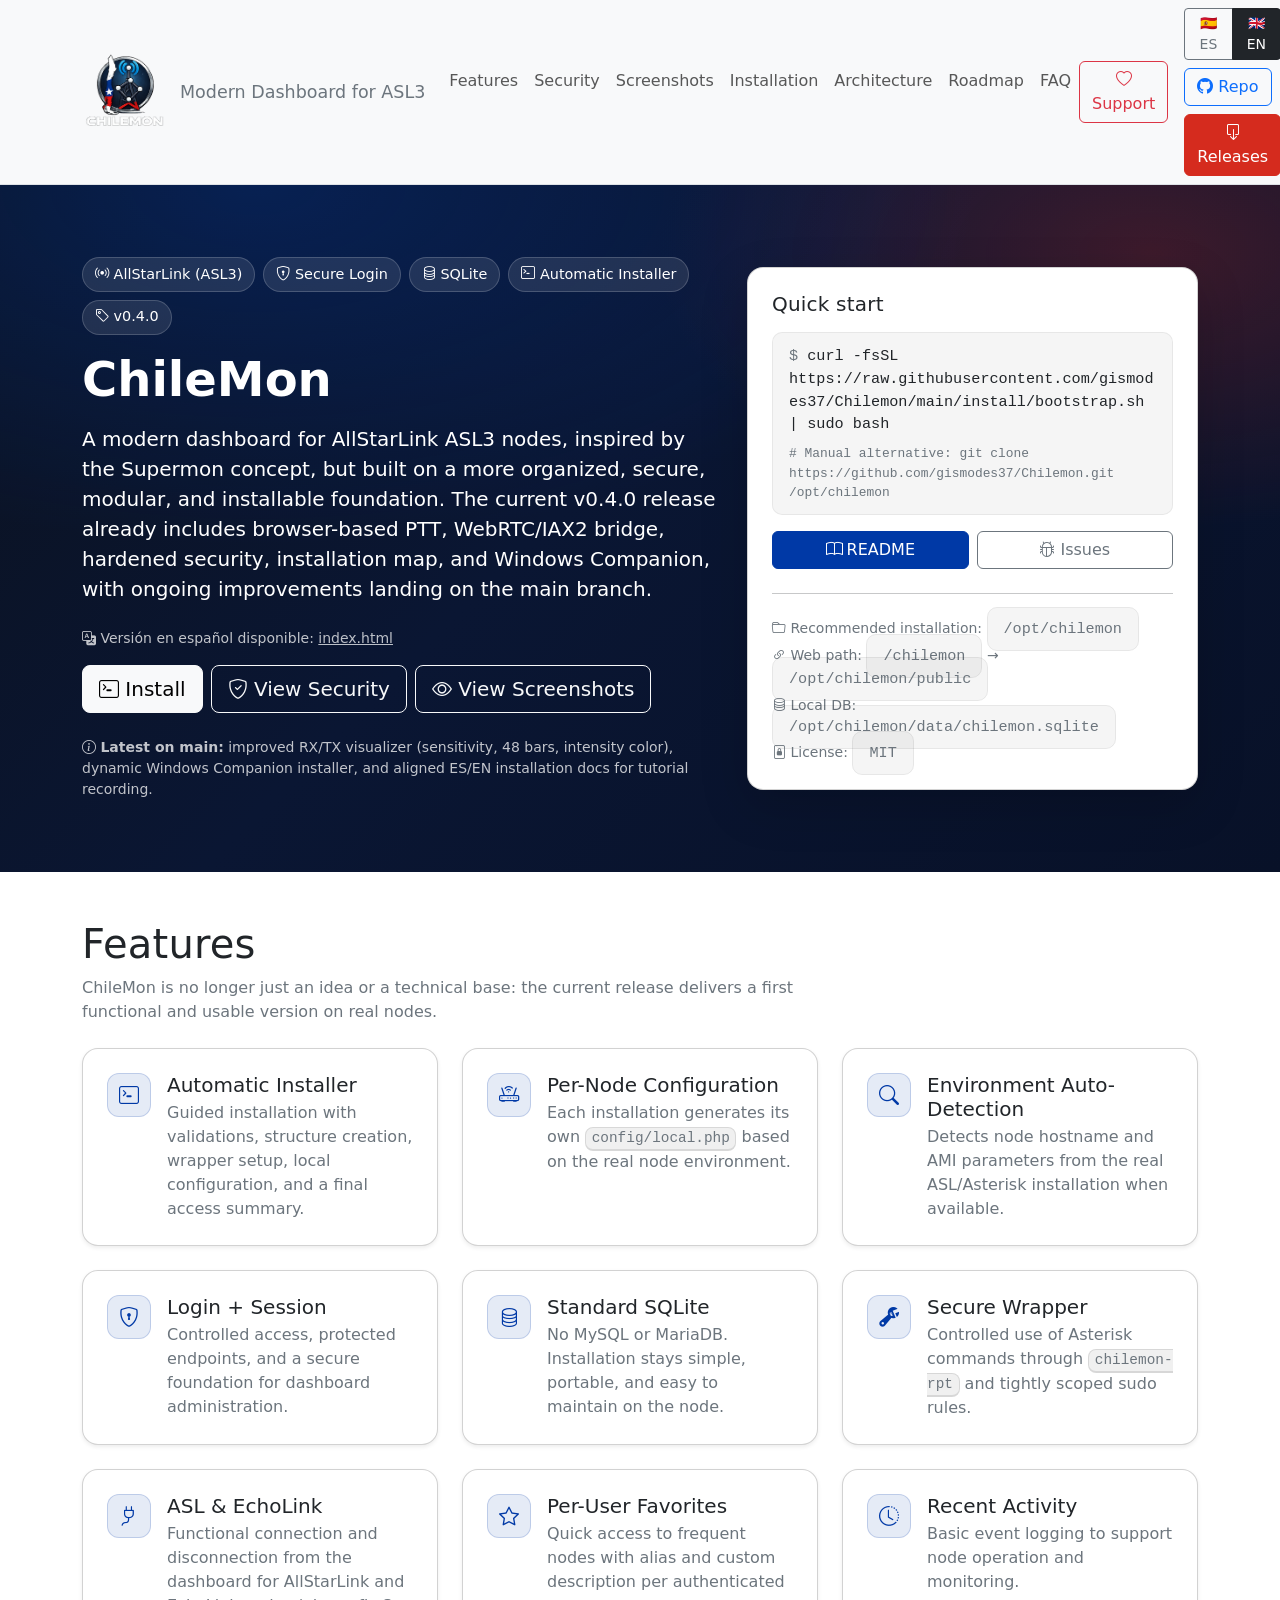
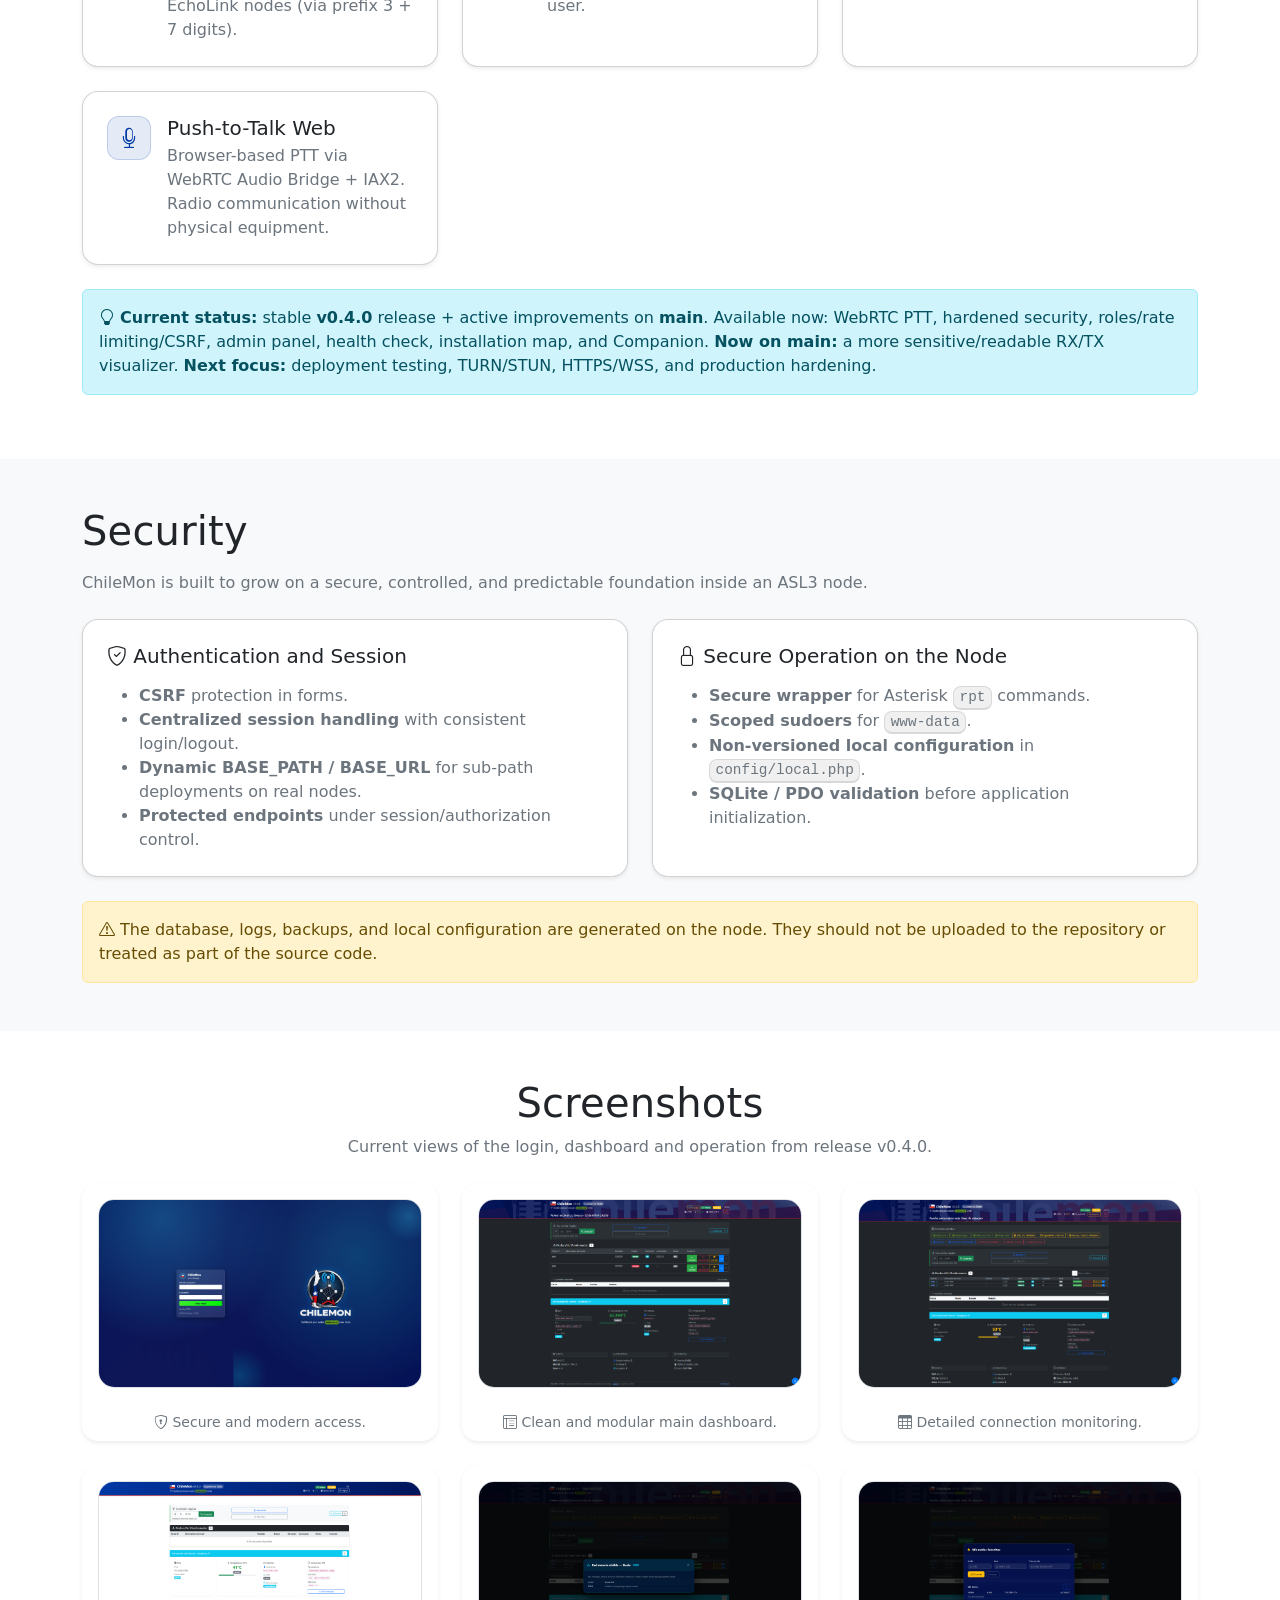
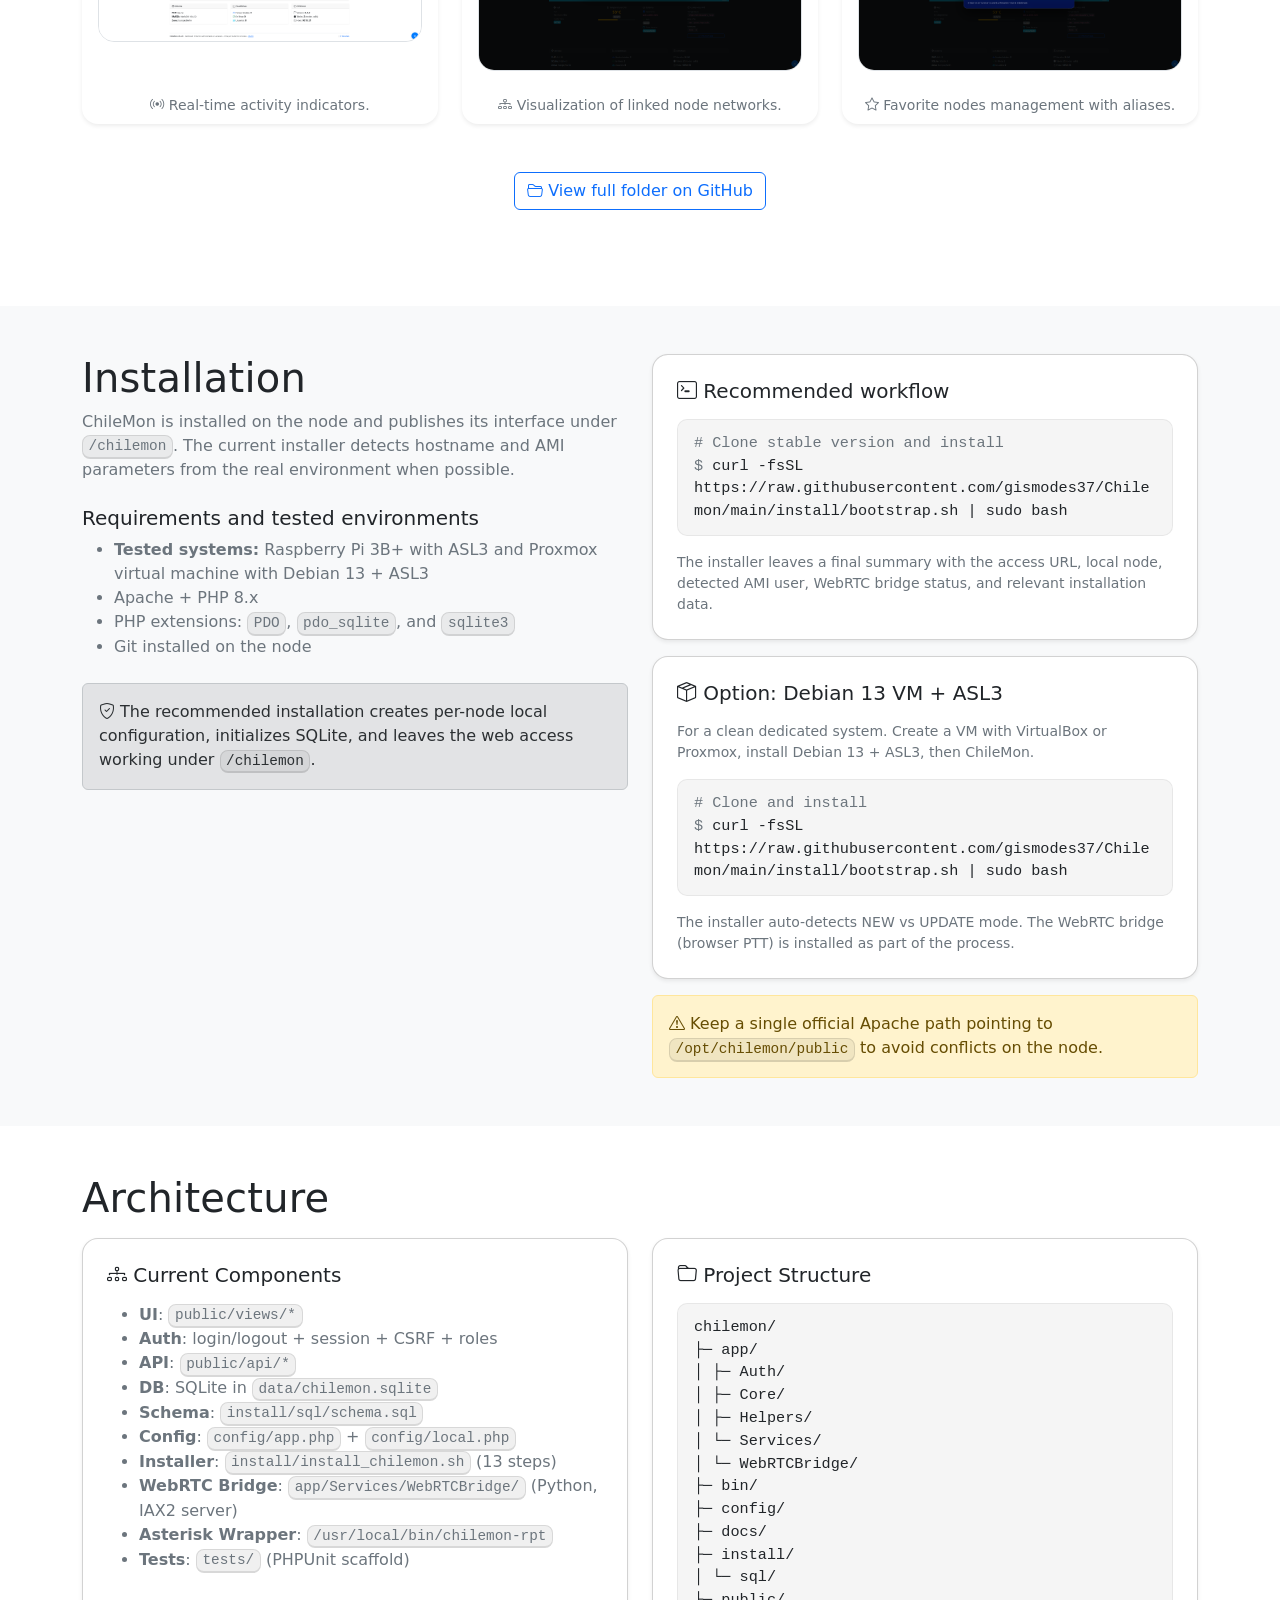
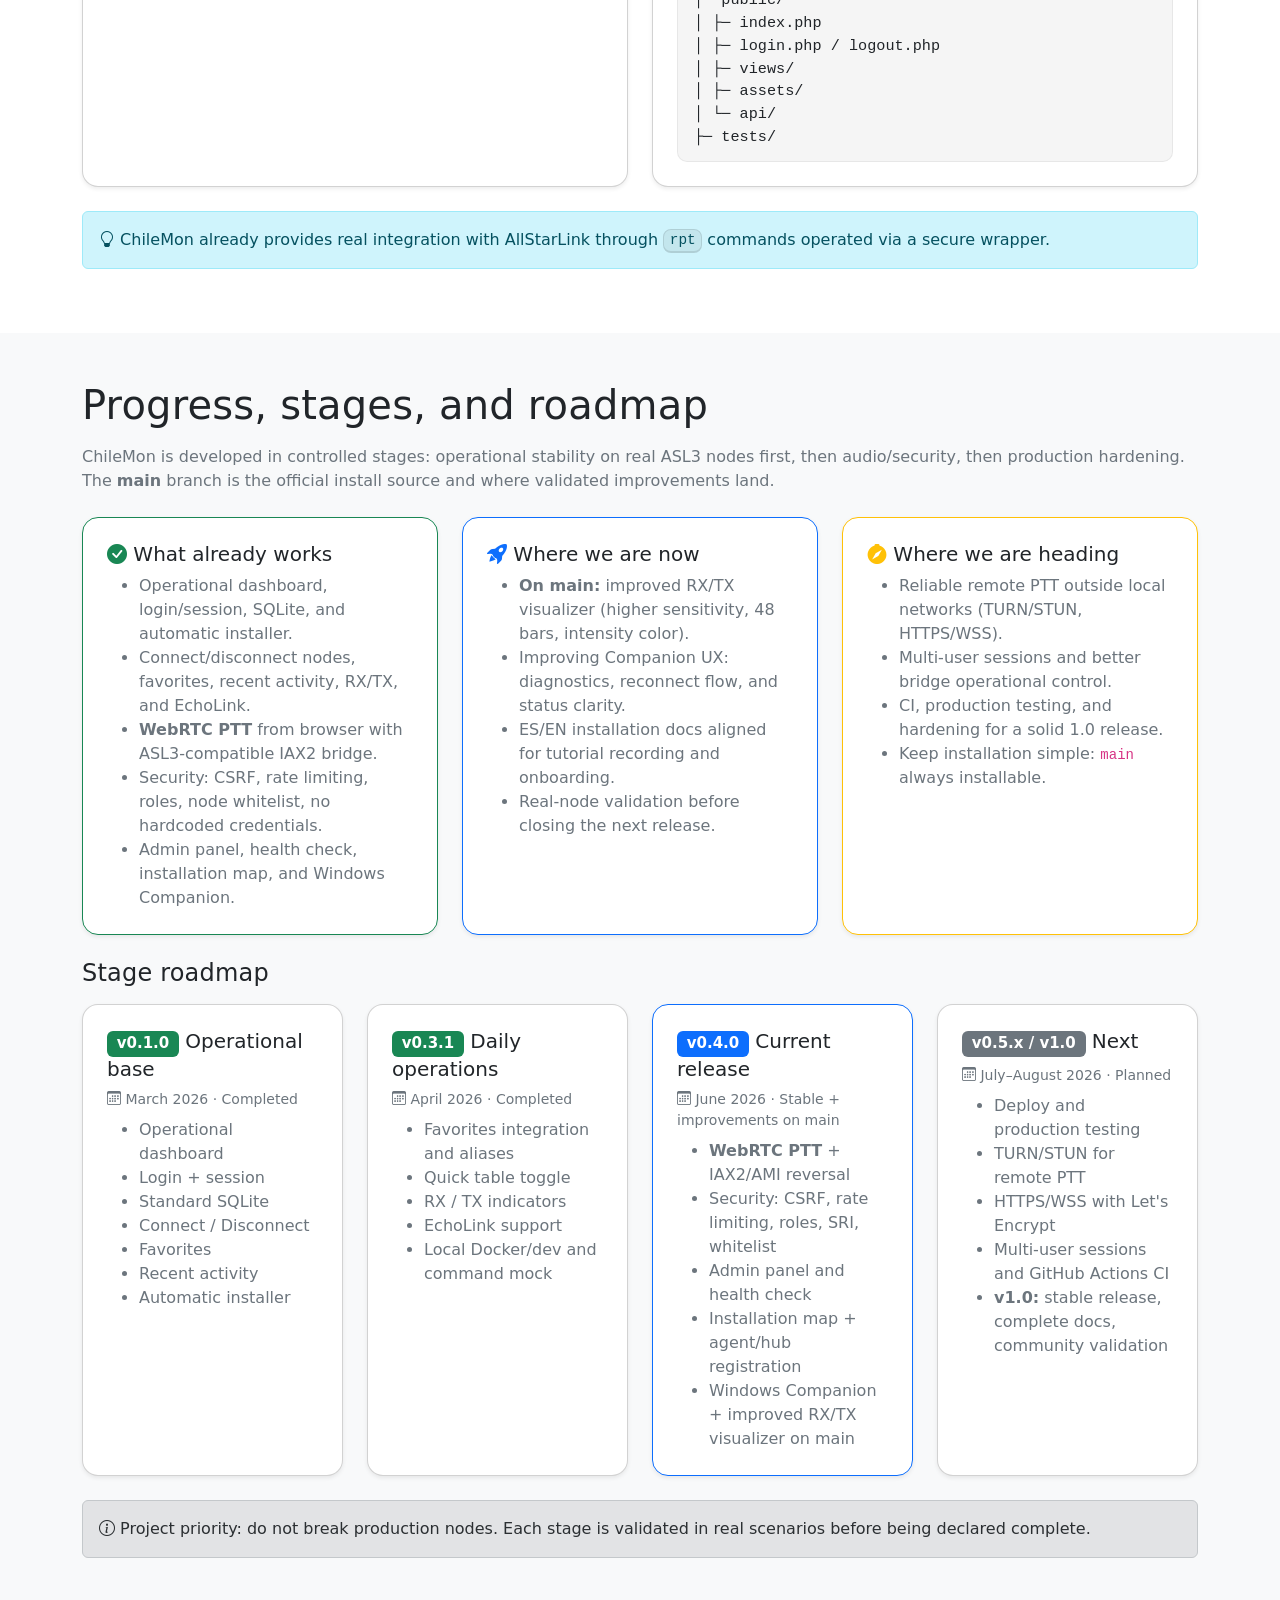
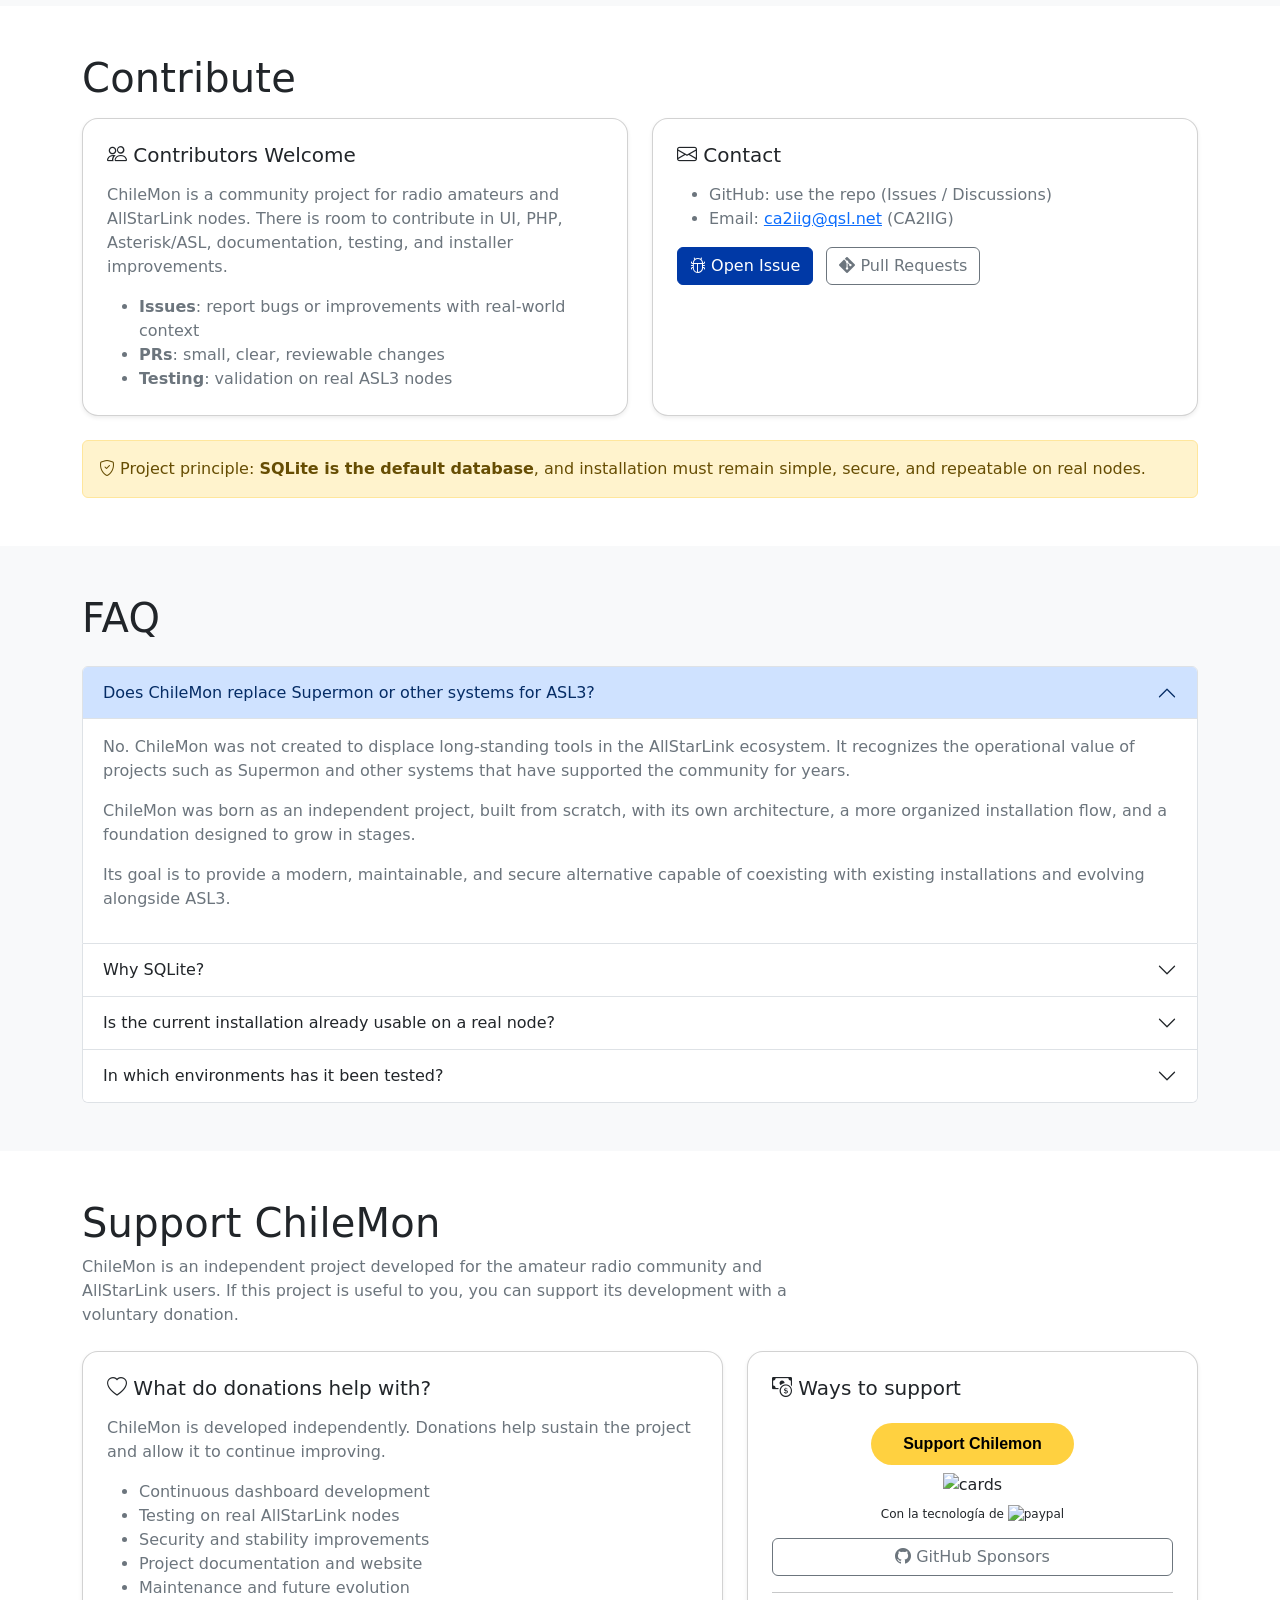
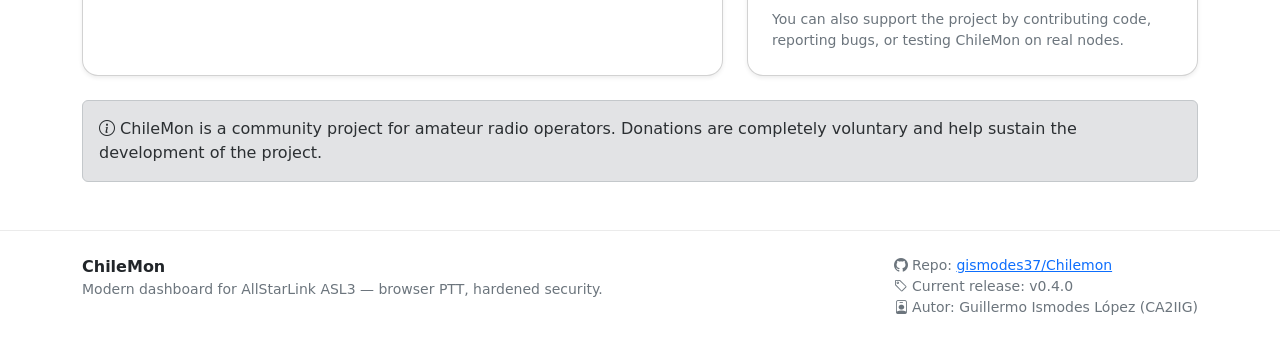
==== commit 4a8eb71f: "docs(web): fix roadmap dates in ES/EN site" ====
--- a/docs/index_en.html
+++ b/docs/index_en.html
@@ -658,7 +658,7 @@
           <div class="card h-100 shadow-sm border-primary">
             <div class="card-body p-4">
               <h3 class="h5"><span class="badge text-bg-primary">v0.4.0</span> Current release</h3>
-              <div class="small text-secondary mb-2"><i class="bi bi-calendar3"></i> 2026 · Stable + improvements on main</div>
+              <div class="small text-secondary mb-2"><i class="bi bi-calendar3"></i> June 2026 · Stable + improvements on main</div>
               <ul class="text-secondary mb-0">
                 <li><strong>WebRTC PTT</strong> + IAX2/AMI reversal</li>
                 <li>Security: CSRF, rate limiting, roles, SRI, whitelist</li>
@@ -674,7 +674,7 @@
           <div class="card h-100 shadow-sm">
             <div class="card-body p-4">
               <h3 class="h5"><span class="badge text-bg-secondary">v0.5.x / v1.0</span> Next</h3>
-              <div class="small text-secondary mb-2"><i class="bi bi-calendar3"></i> Next cycle · Planned</div>
+              <div class="small text-secondary mb-2"><i class="bi bi-calendar3"></i> July–August 2026 · Planned</div>
               <ul class="text-secondary mb-0">
                 <li>Deploy and production testing</li>
                 <li>TURN/STUN for remote PTT</li>
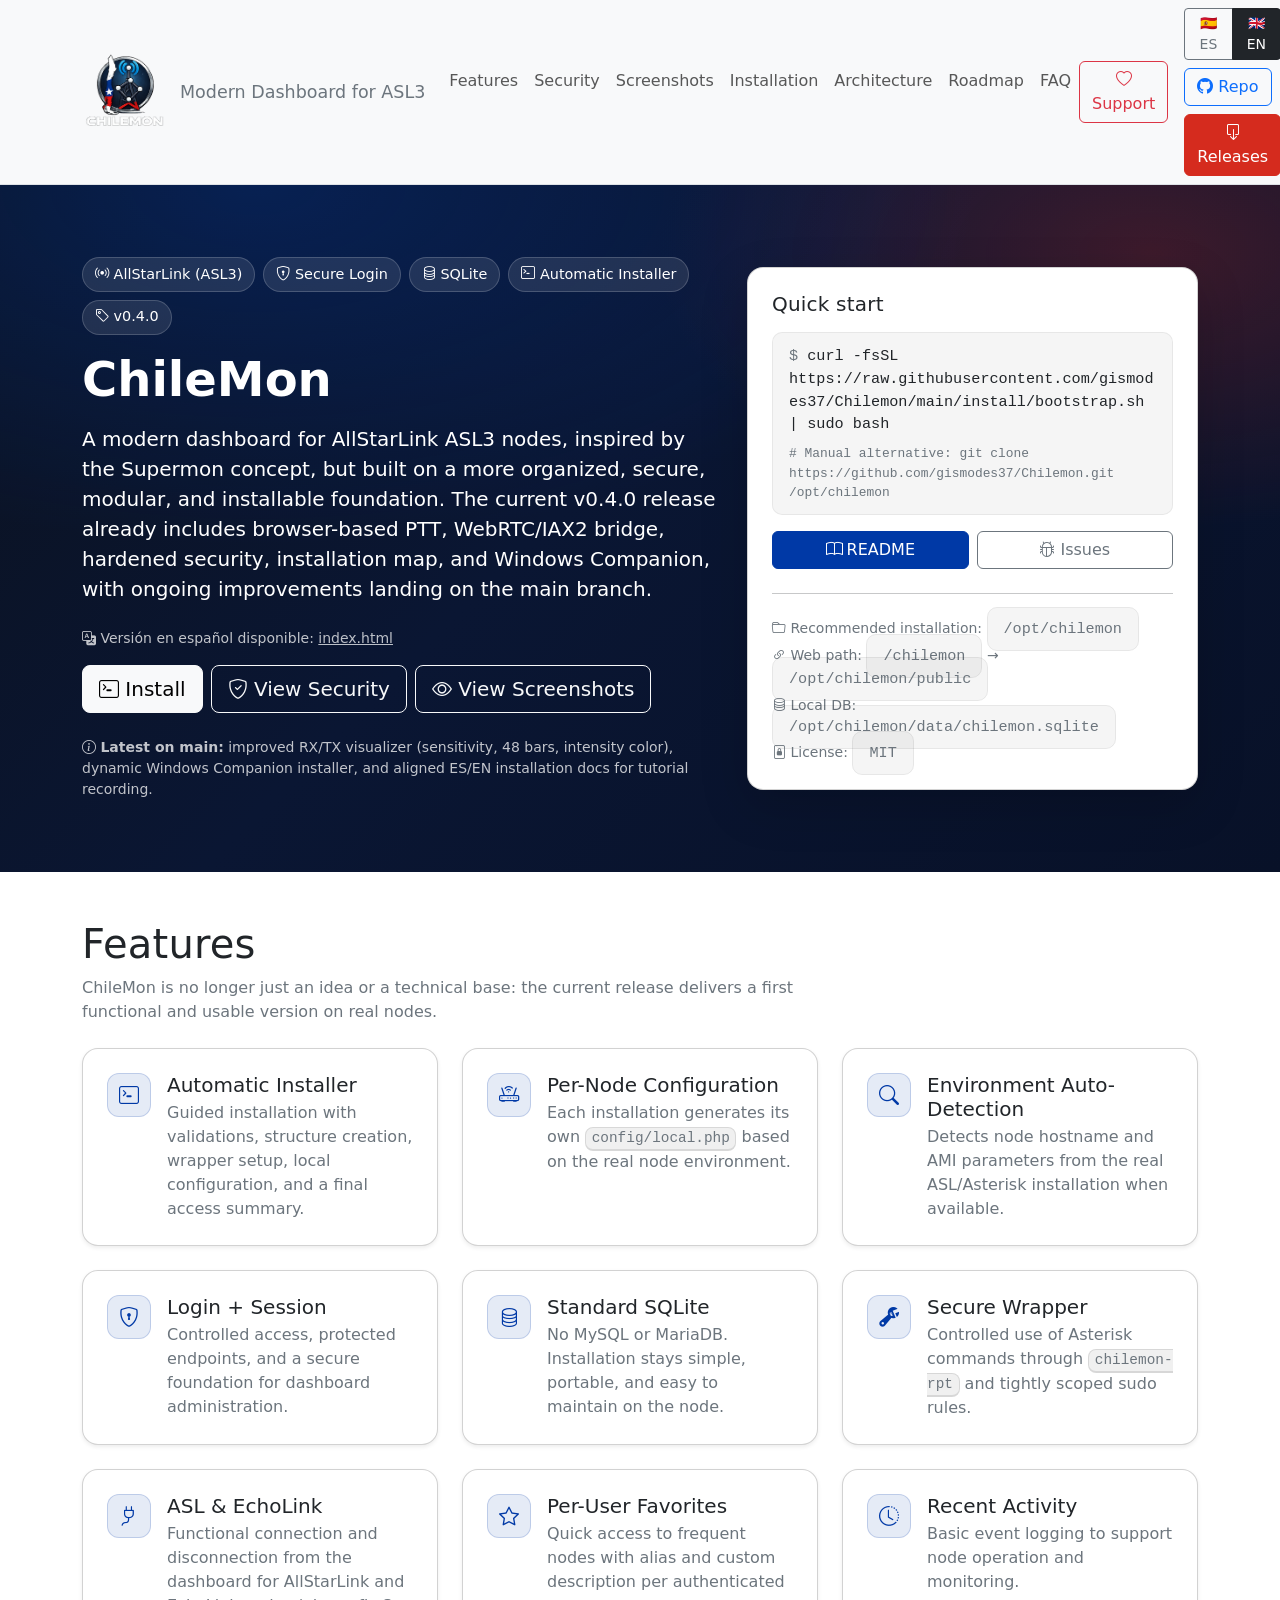
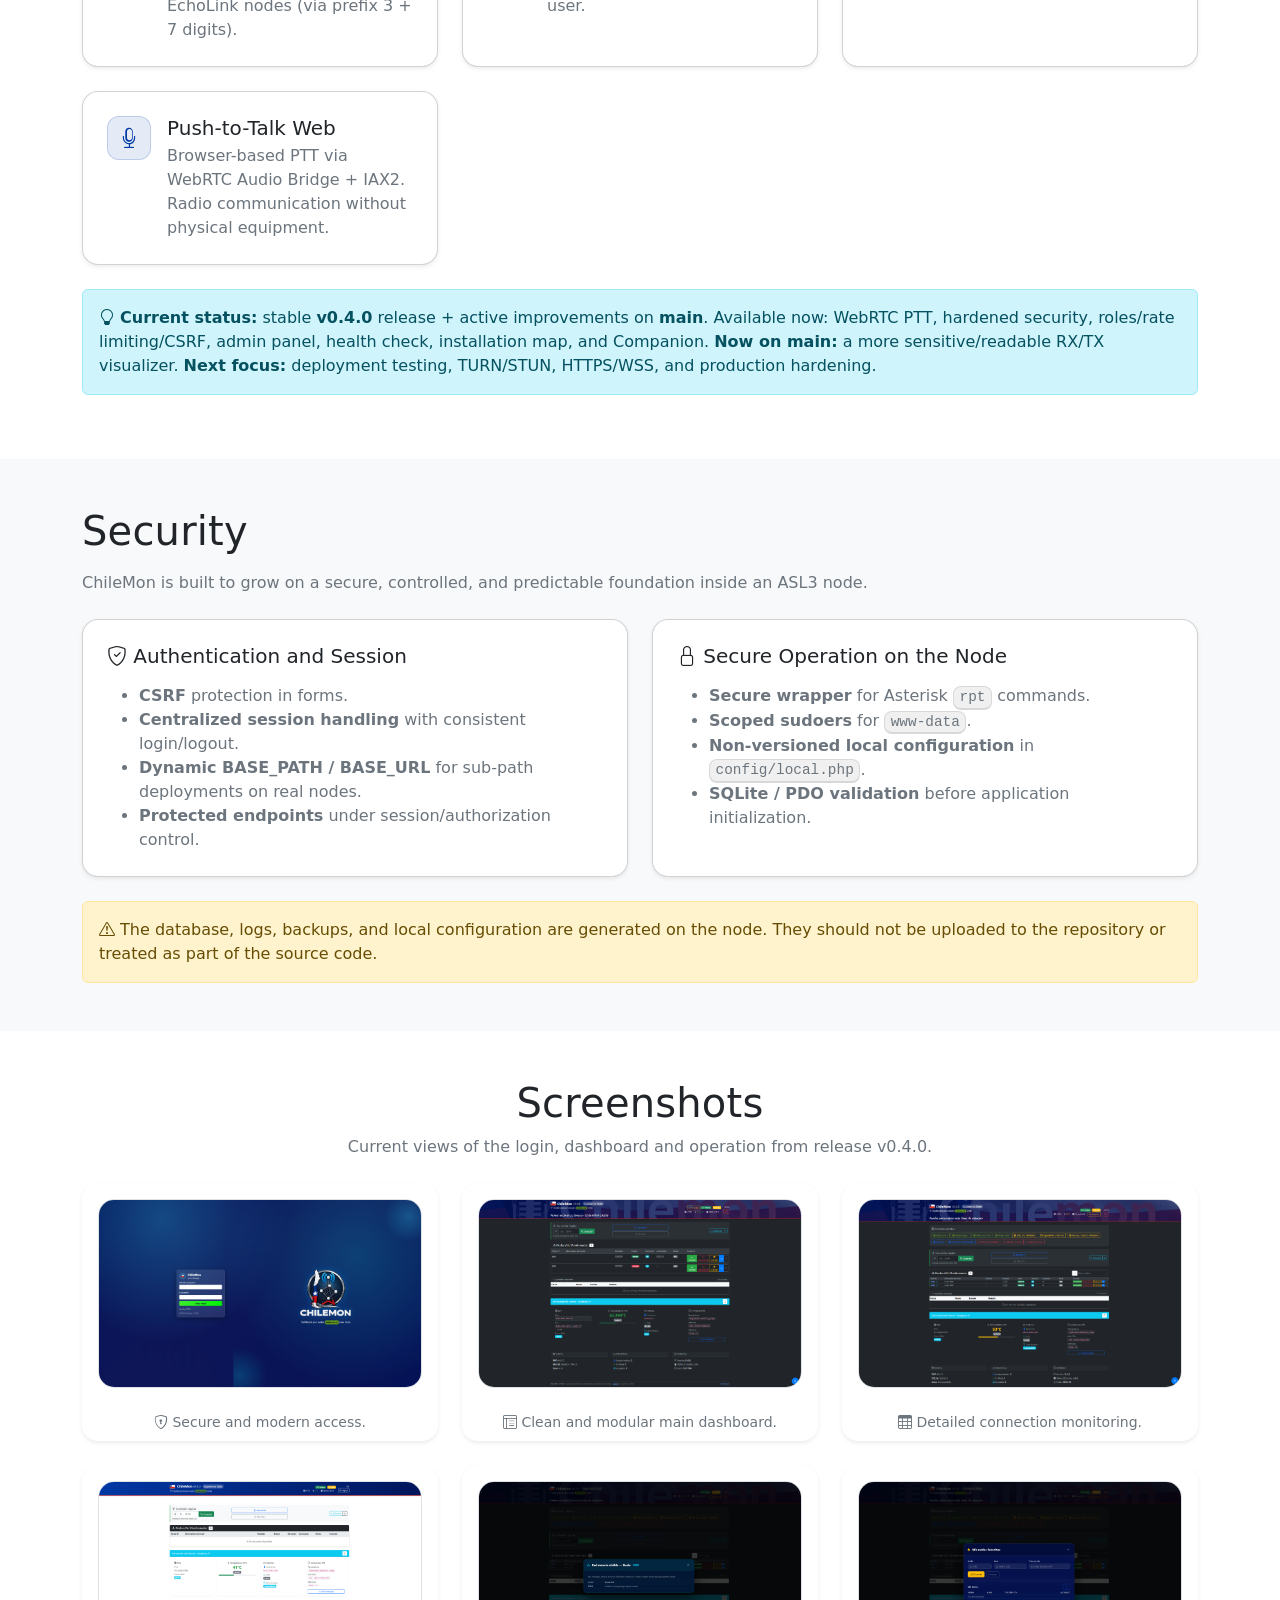
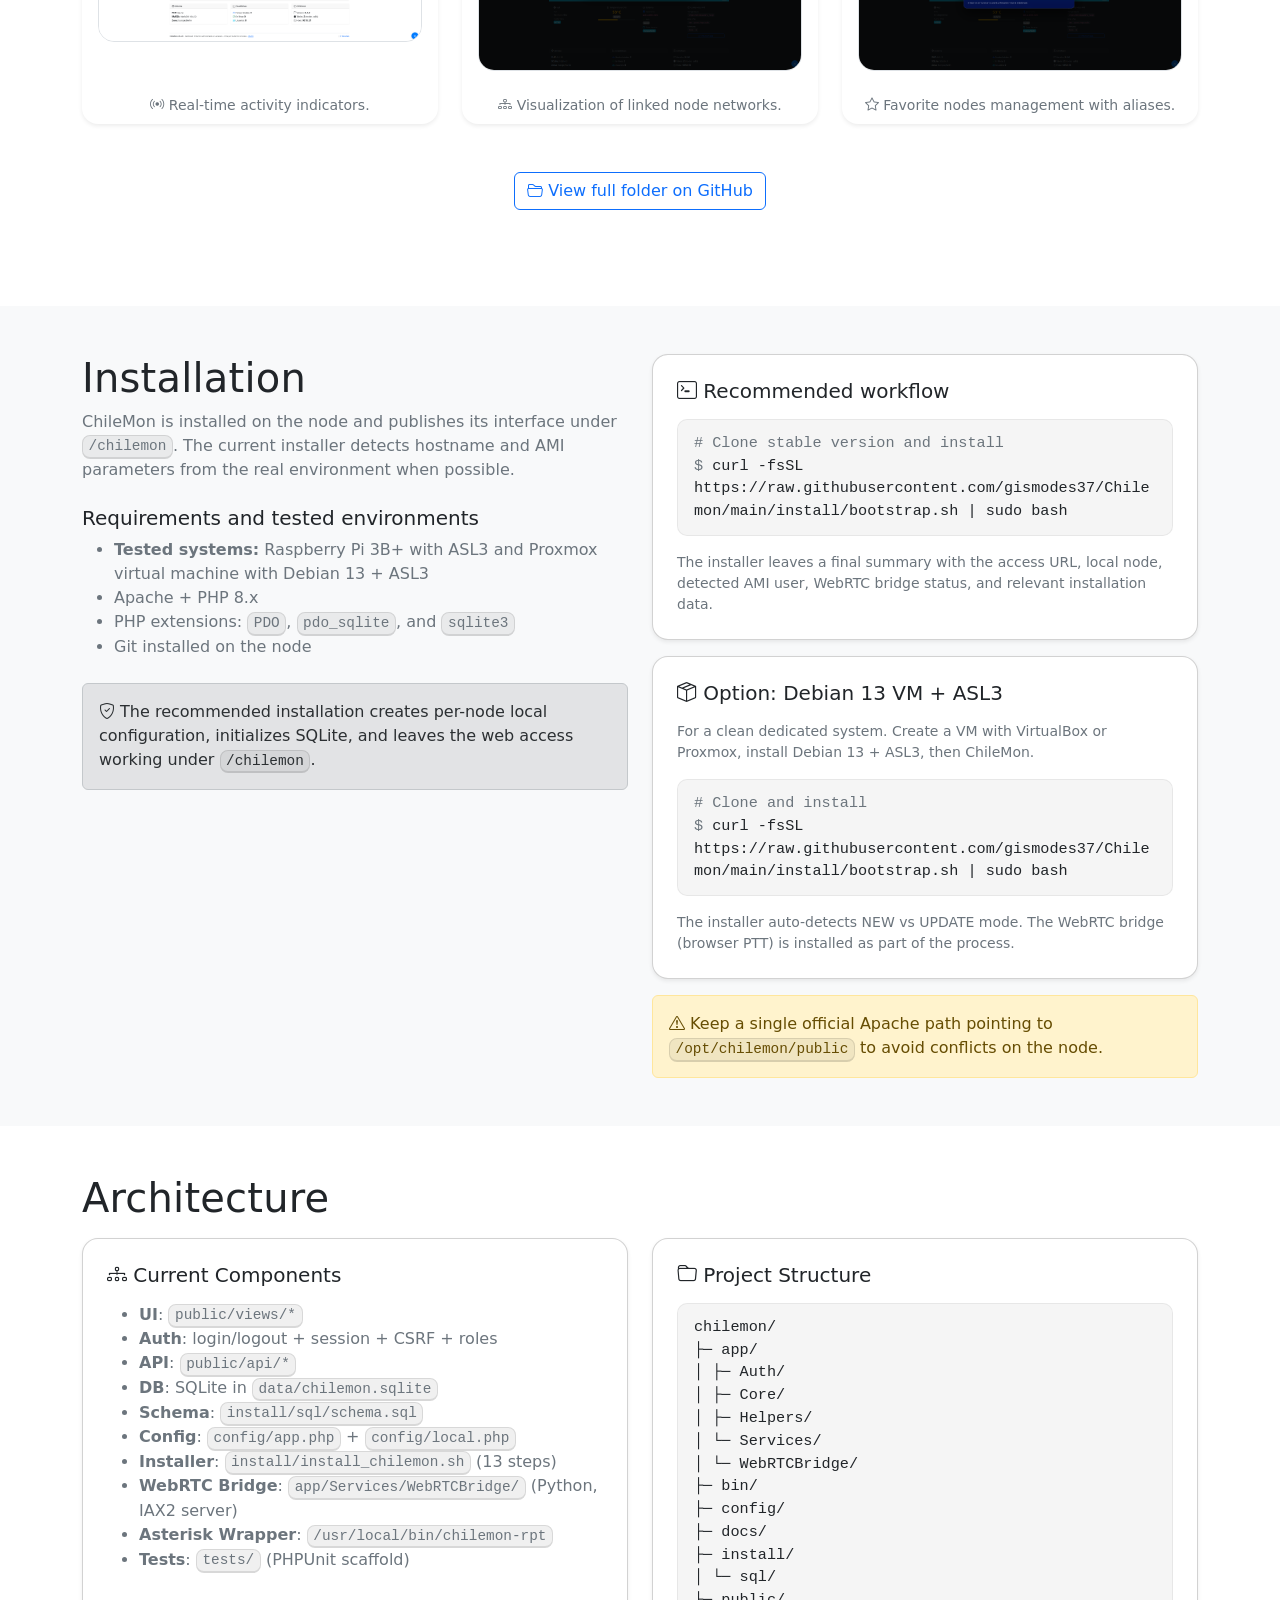
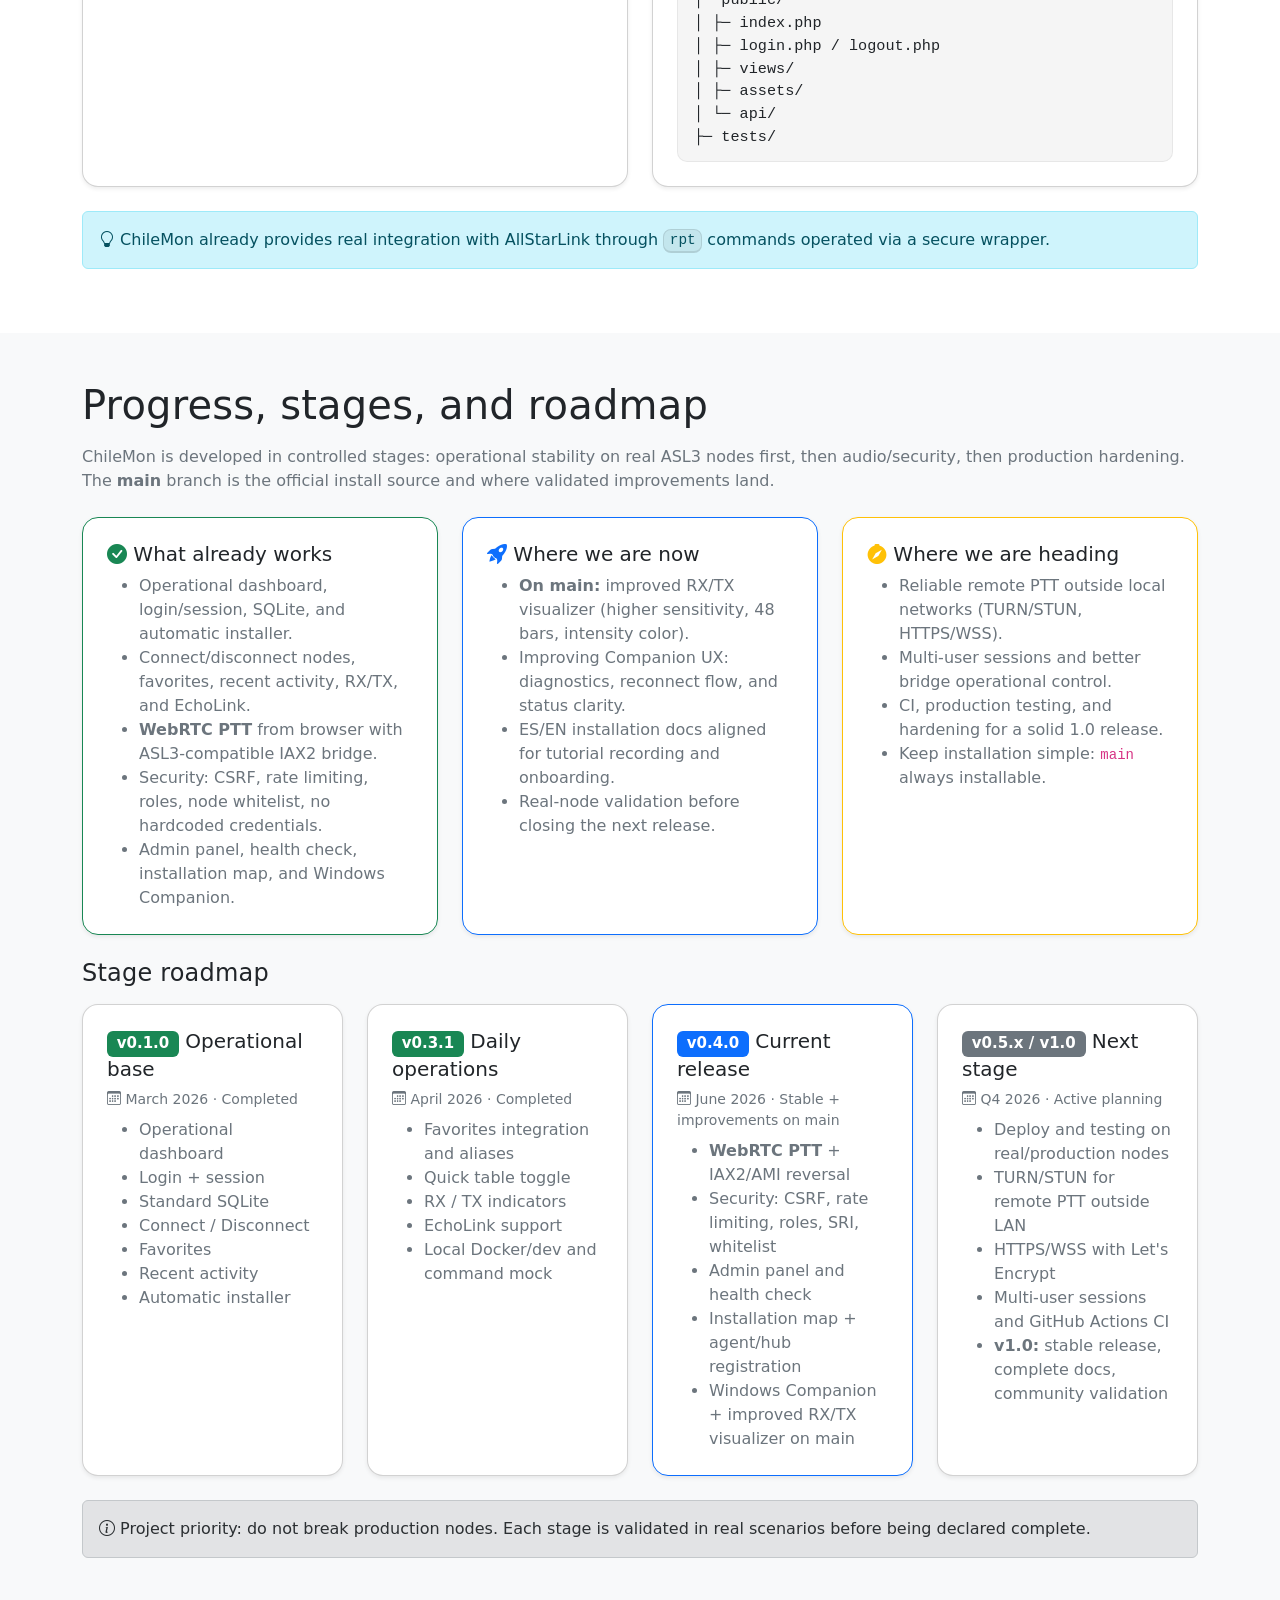
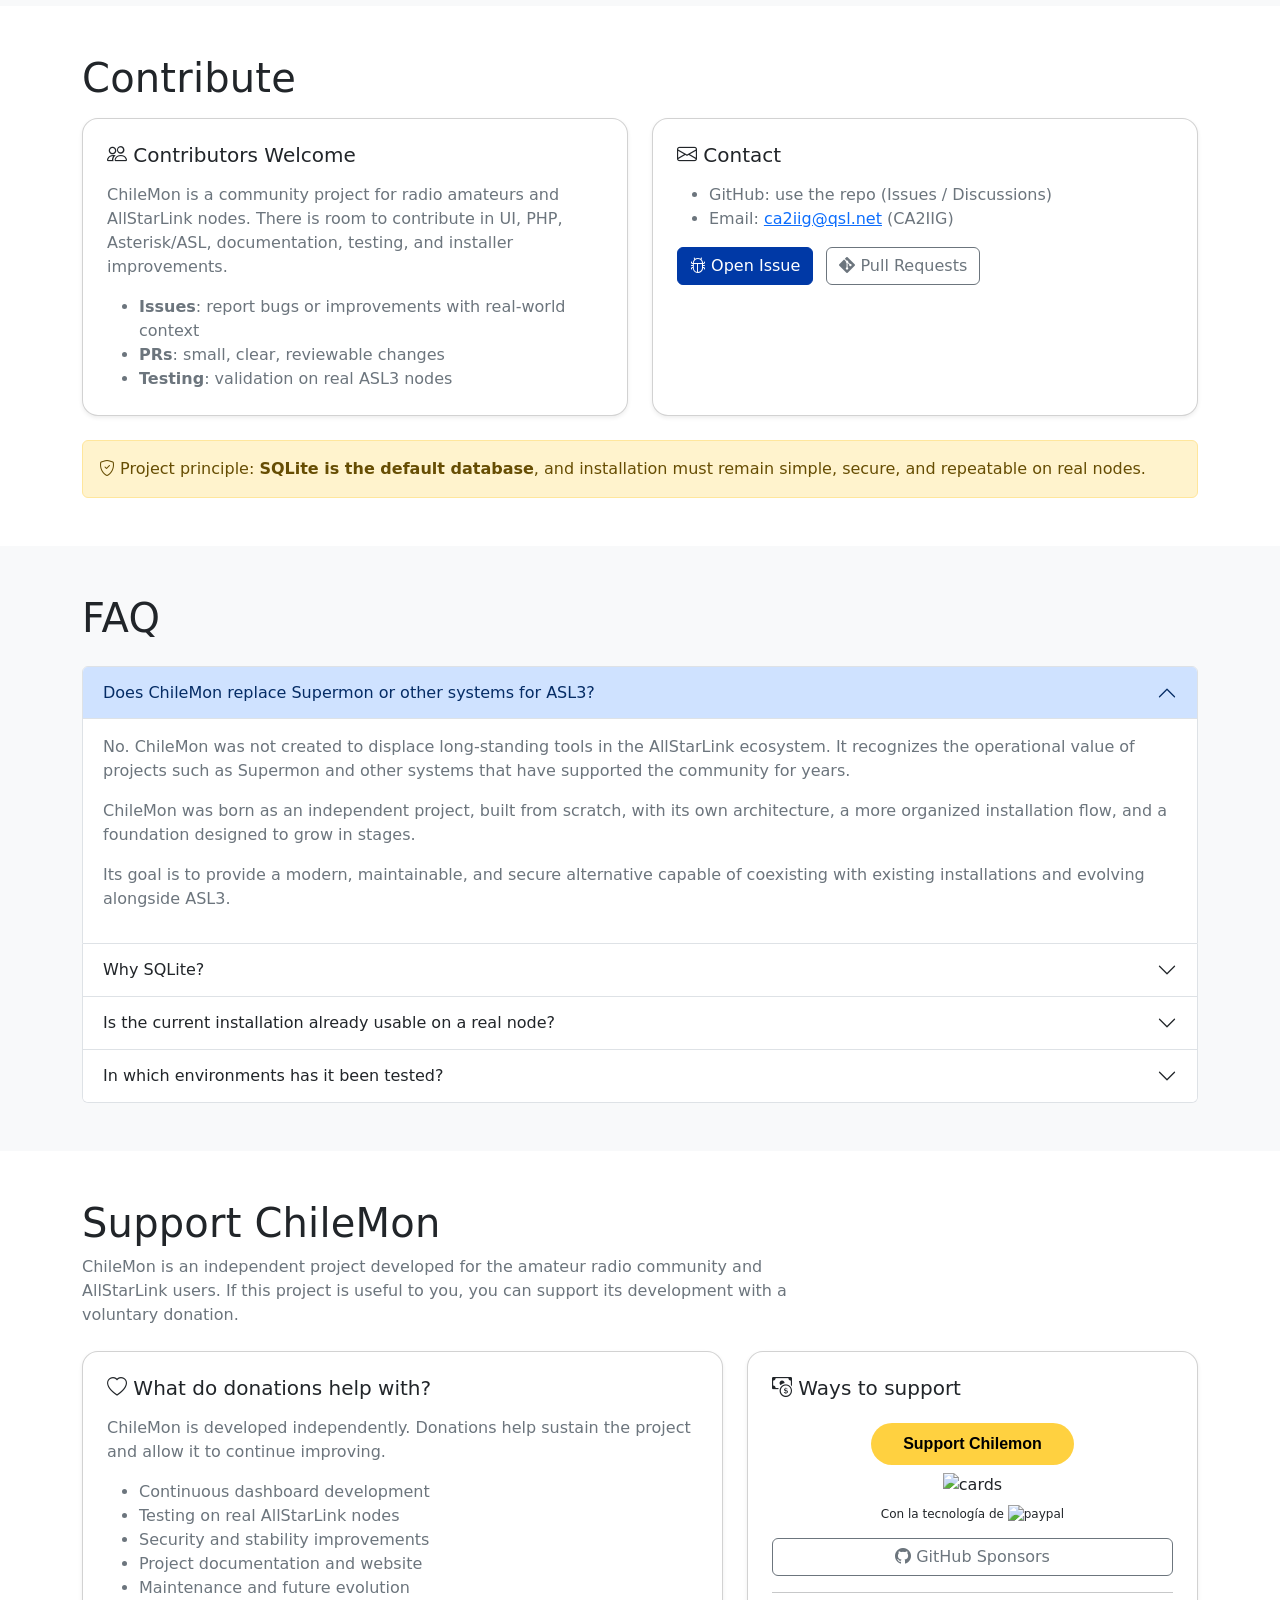
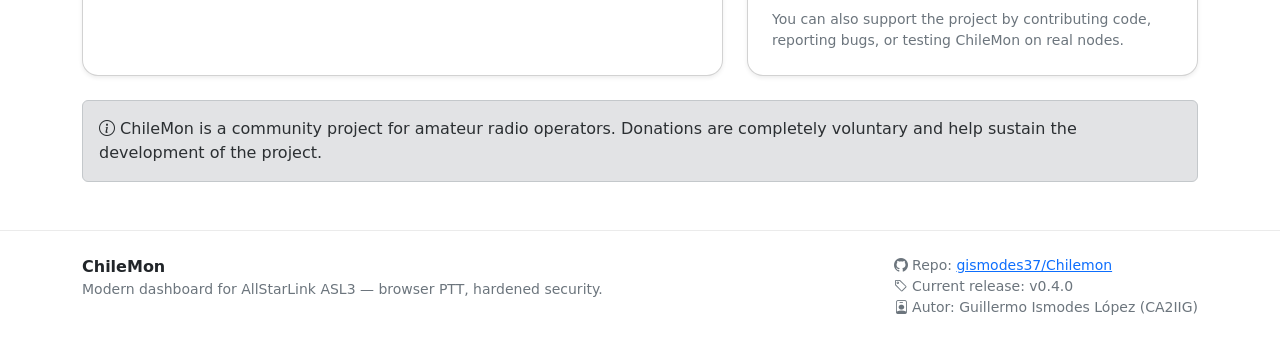
==== commit 2df1c6fa: "docs(web): update next roadmap stage dates" ====
--- a/docs/index_en.html
+++ b/docs/index_en.html
@@ -673,11 +673,11 @@
         <div class="col-lg-3">
           <div class="card h-100 shadow-sm">
             <div class="card-body p-4">
-              <h3 class="h5"><span class="badge text-bg-secondary">v0.5.x / v1.0</span> Next</h3>
-              <div class="small text-secondary mb-2"><i class="bi bi-calendar3"></i> July–August 2026 · Planned</div>
-              <ul class="text-secondary mb-0">
-                <li>Deploy and production testing</li>
-                <li>TURN/STUN for remote PTT</li>
+              <h3 class="h5"><span class="badge text-bg-secondary">v0.5.x / v1.0</span> Next stage</h3>
+              <div class="small text-secondary mb-2"><i class="bi bi-calendar3"></i> Q4 2026 · Active planning</div>
+              <ul class="text-secondary mb-0">
+                <li>Deploy and testing on real/production nodes</li>
+                <li>TURN/STUN for remote PTT outside LAN</li>
                 <li>HTTPS/WSS with Let's Encrypt</li>
                 <li>Multi-user sessions and GitHub Actions CI</li>
                 <li><strong>v1.0:</strong> stable release, complete docs, community validation</li>
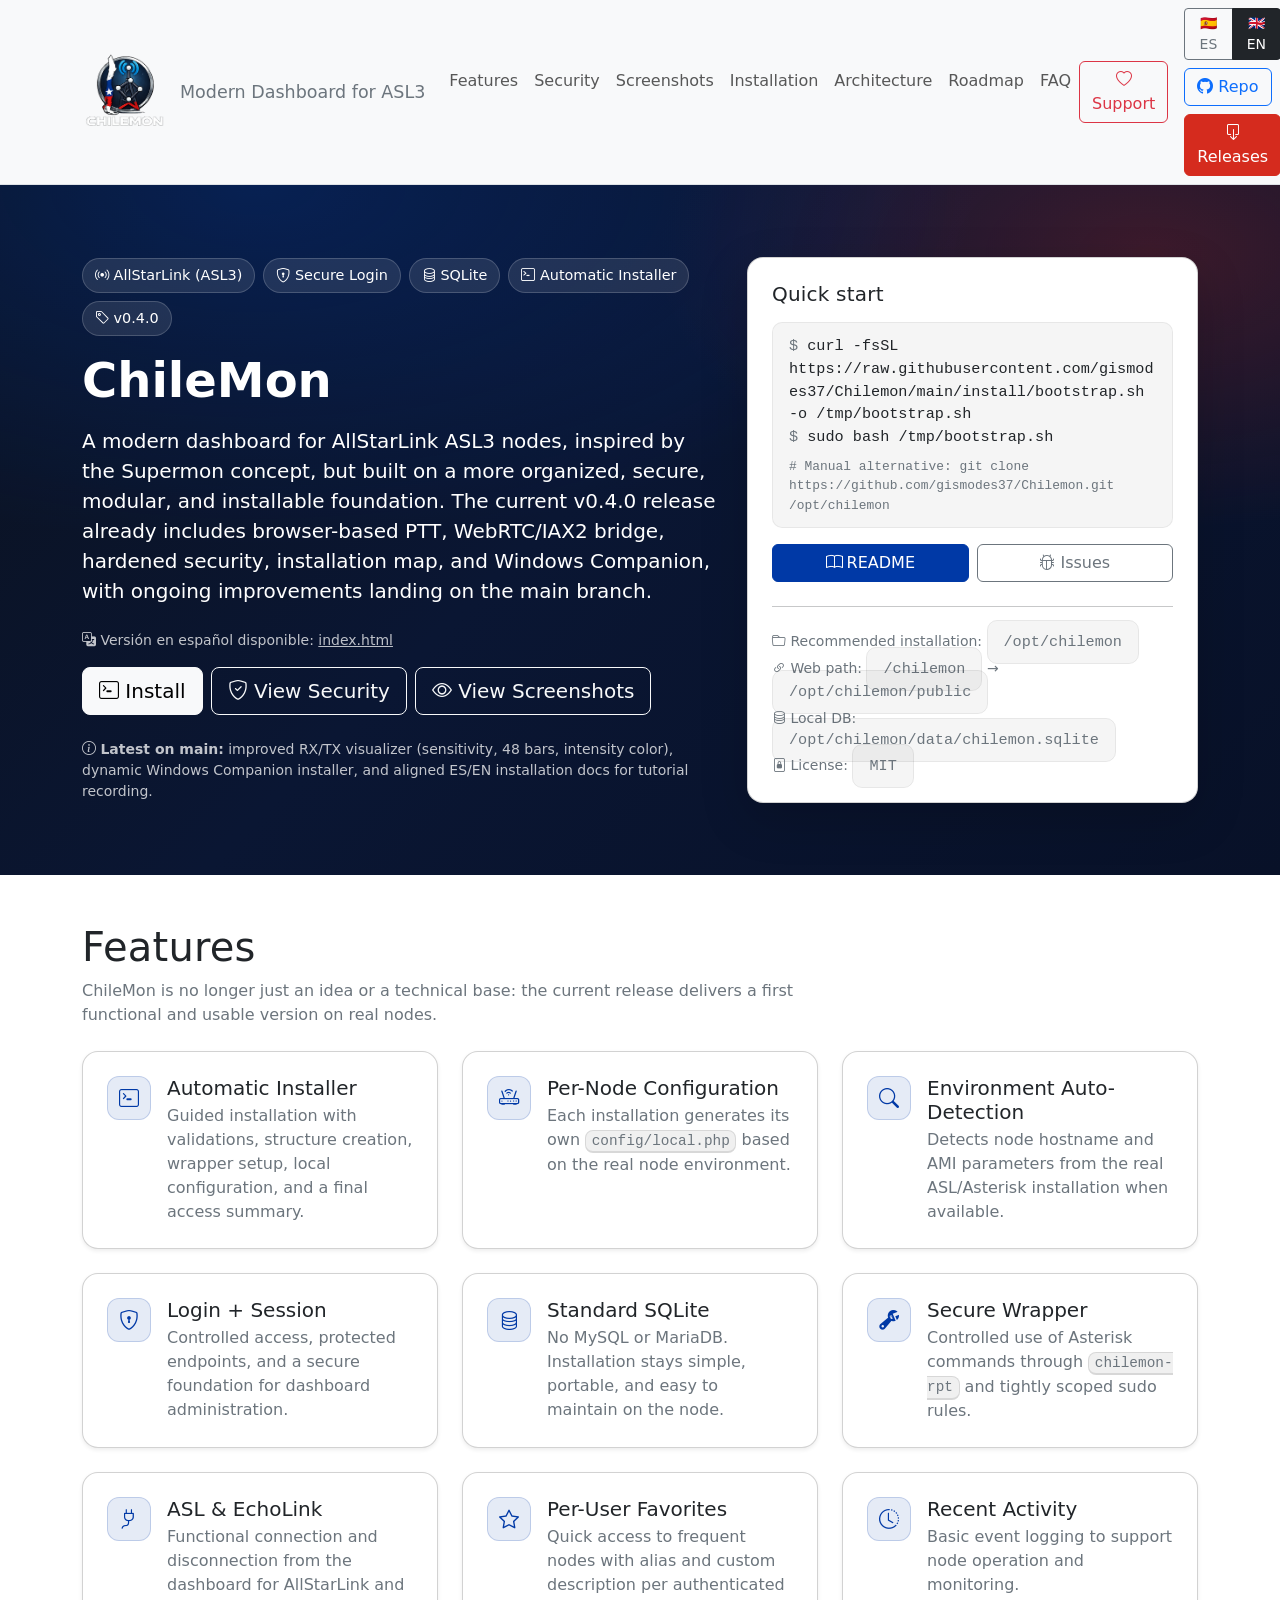
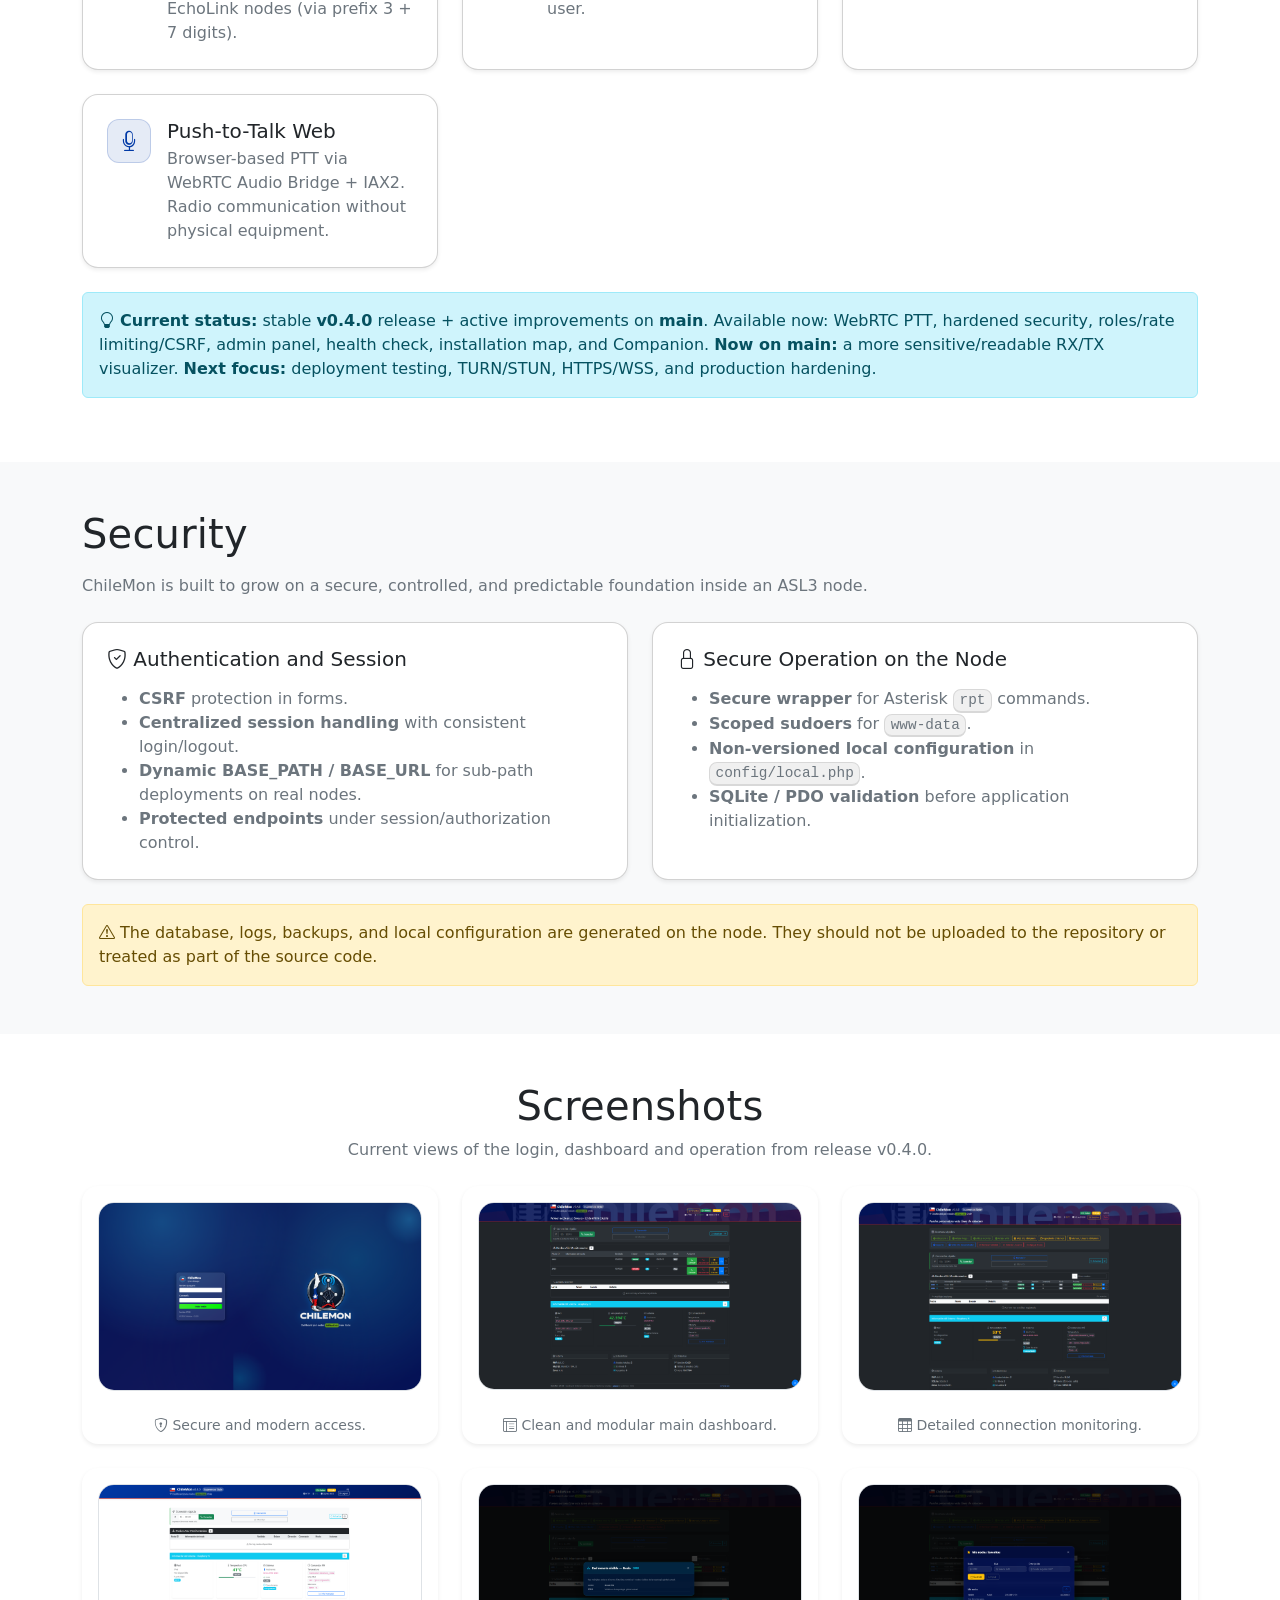
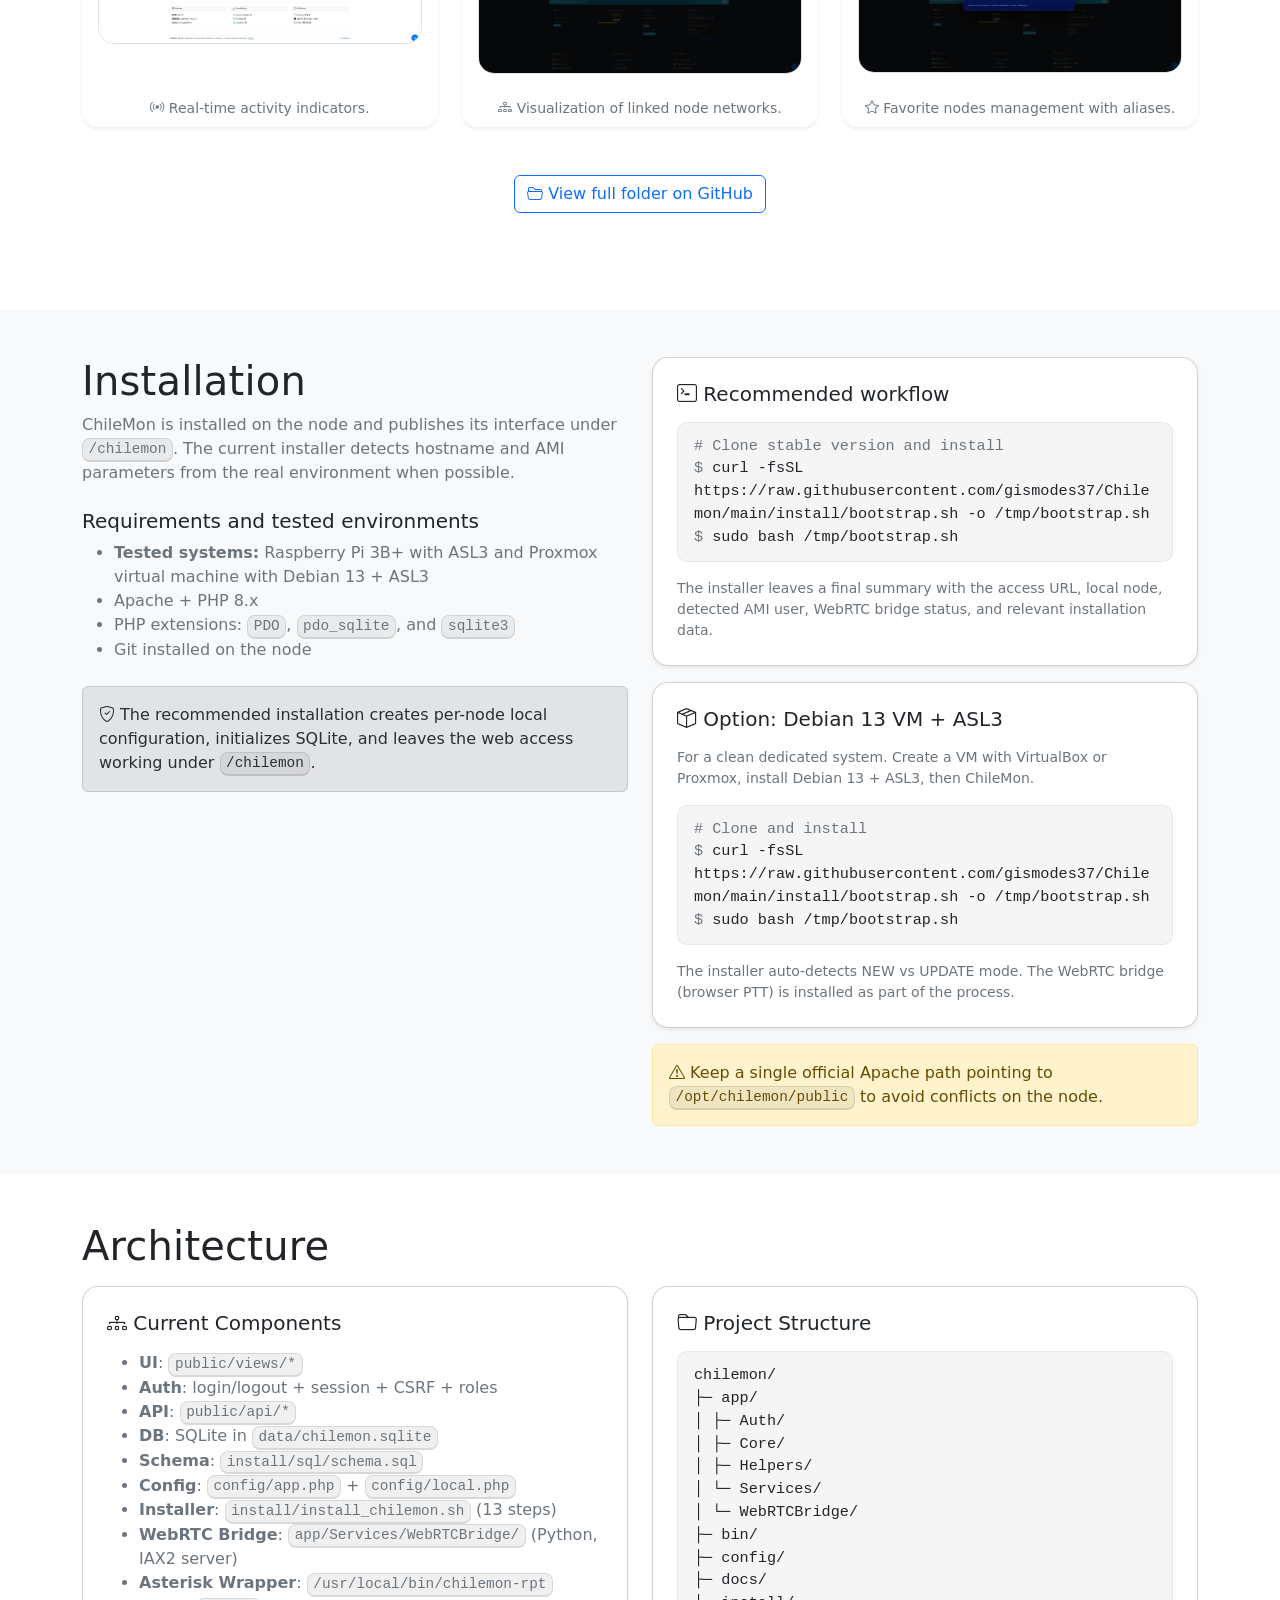
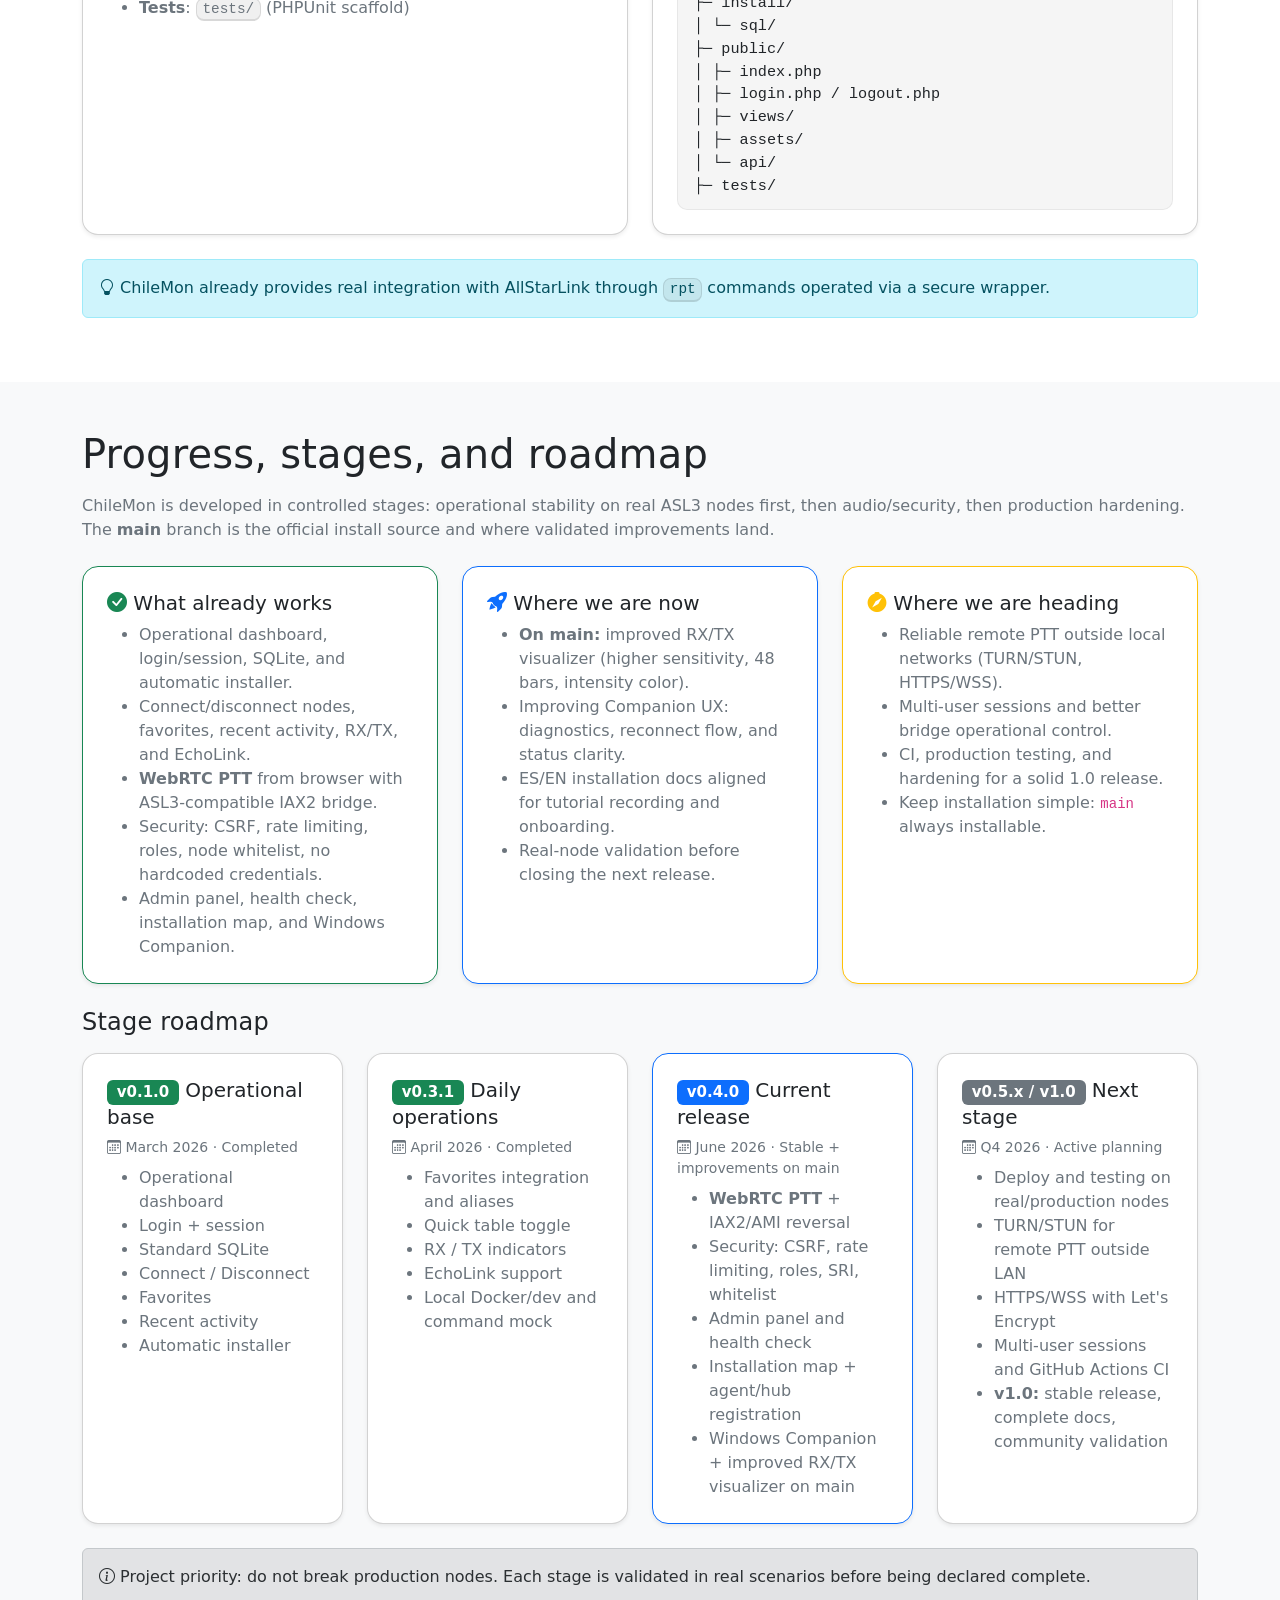
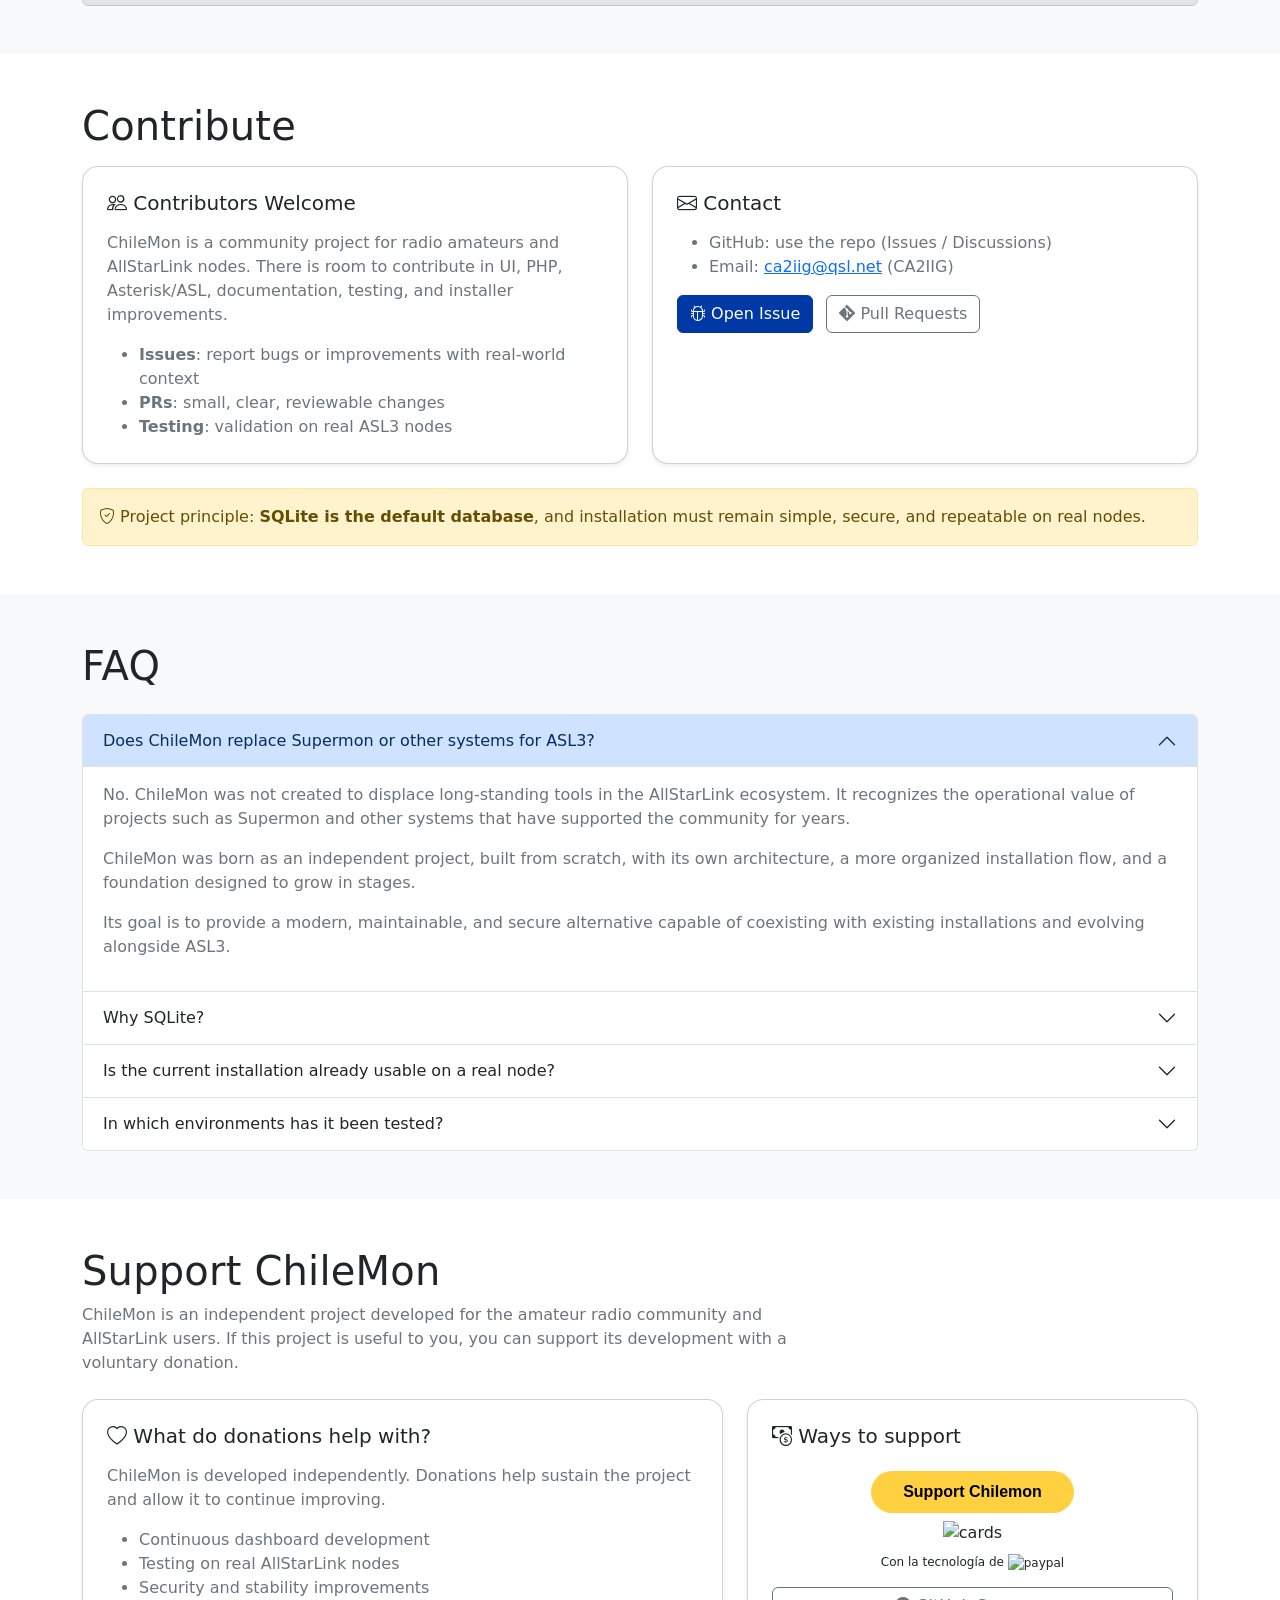
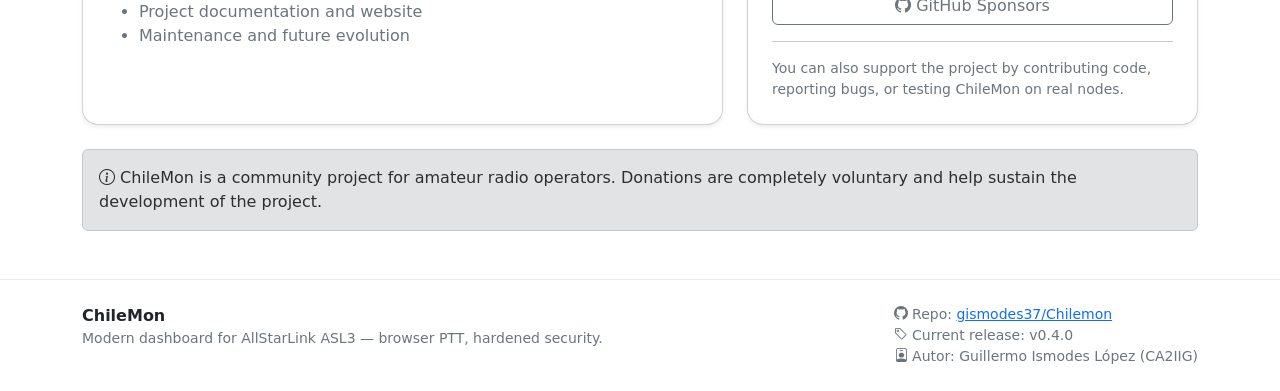
==== commit 6332d96c: "fix(bootstrap): reattach tty for piped installs and update docs" ====
--- a/docs/index_en.html
+++ b/docs/index_en.html
@@ -117,7 +117,8 @@
             <h2 class="h5 section-title mb-3">Quick start</h2>
 
               <div class="code mb-3">
-              <div><span class="text-secondary">$</span> curl -fsSL https://raw.githubusercontent.com/gismodes37/Chilemon/main/install/bootstrap.sh | sudo bash</div>
+              <div><span class="text-secondary">$</span> curl -fsSL https://raw.githubusercontent.com/gismodes37/Chilemon/main/install/bootstrap.sh -o /tmp/bootstrap.sh</div>
+              <div><span class="text-secondary">$</span> sudo bash /tmp/bootstrap.sh</div>
               <div class="mt-2 text-secondary" style="font-size:.85em"># Manual alternative: git clone https://github.com/gismodes37/Chilemon.git /opt/chilemon</div>
             </div>
 
@@ -474,7 +475,8 @@
               <h3 class="h5 mb-3"><i class="bi bi-terminal"></i> Recommended workflow</h3>
               <div class="code">
                 <div><span class="text-secondary"># Clone stable version and install</span></div>
-                <div><span class="text-secondary">$</span> curl -fsSL https://raw.githubusercontent.com/gismodes37/Chilemon/main/install/bootstrap.sh | sudo bash</div>
+                <div><span class="text-secondary">$</span> curl -fsSL https://raw.githubusercontent.com/gismodes37/Chilemon/main/install/bootstrap.sh -o /tmp/bootstrap.sh</div>
+                <div><span class="text-secondary">$</span> sudo bash /tmp/bootstrap.sh</div>
               </div>
 
               <div class="mt-3 small text-secondary">
@@ -489,7 +491,8 @@
               <p class="text-secondary small mb-3">For a clean dedicated system. Create a VM with VirtualBox or Proxmox, install Debian 13 + ASL3, then ChileMon.</p>
               <div class="code">
                 <div><span class="text-secondary"># Clone and install</span></div>
-                <div><span class="text-secondary">$</span> curl -fsSL https://raw.githubusercontent.com/gismodes37/Chilemon/main/install/bootstrap.sh | sudo bash</div>
+                <div><span class="text-secondary">$</span> curl -fsSL https://raw.githubusercontent.com/gismodes37/Chilemon/main/install/bootstrap.sh -o /tmp/bootstrap.sh</div>
+                <div><span class="text-secondary">$</span> sudo bash /tmp/bootstrap.sh</div>
               </div>
               <div class="mt-3 small text-secondary">
                 The installer auto-detects NEW vs UPDATE mode. The WebRTC bridge (browser PTT) is installed as part of the process.
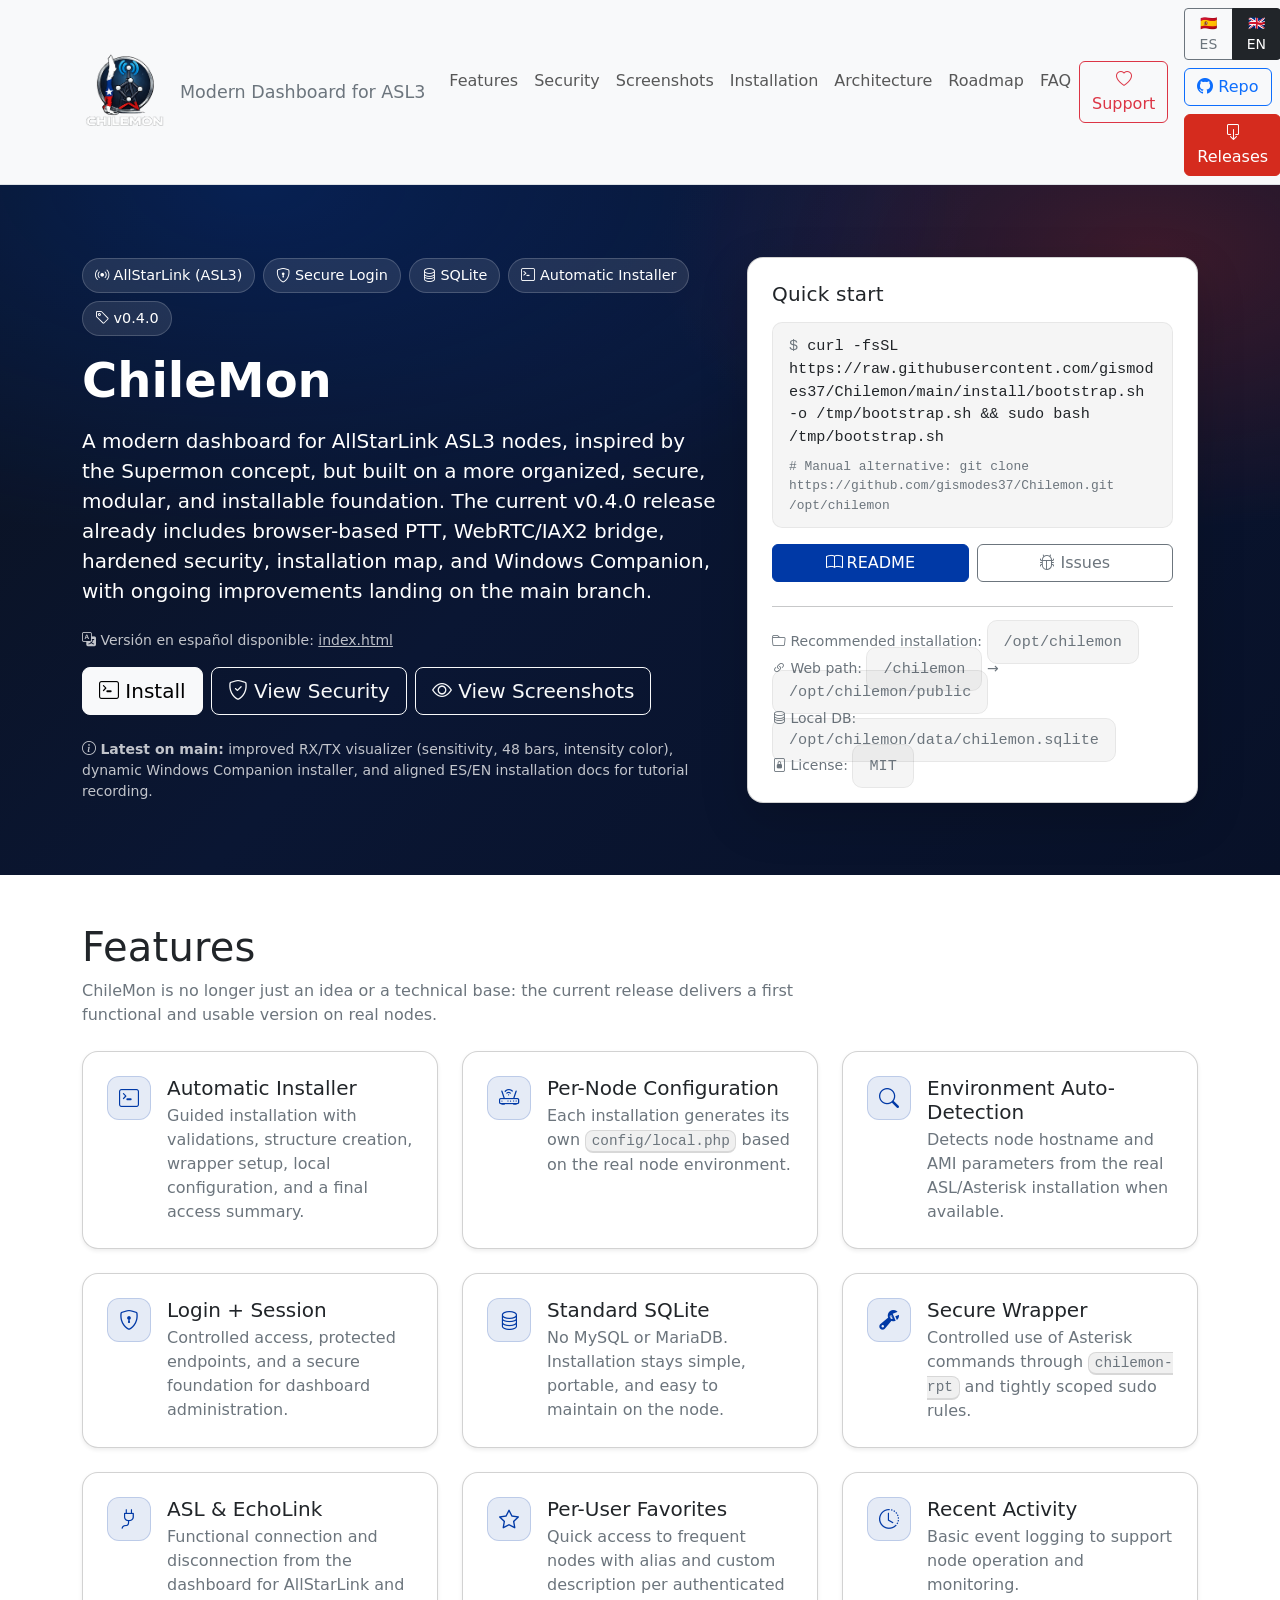
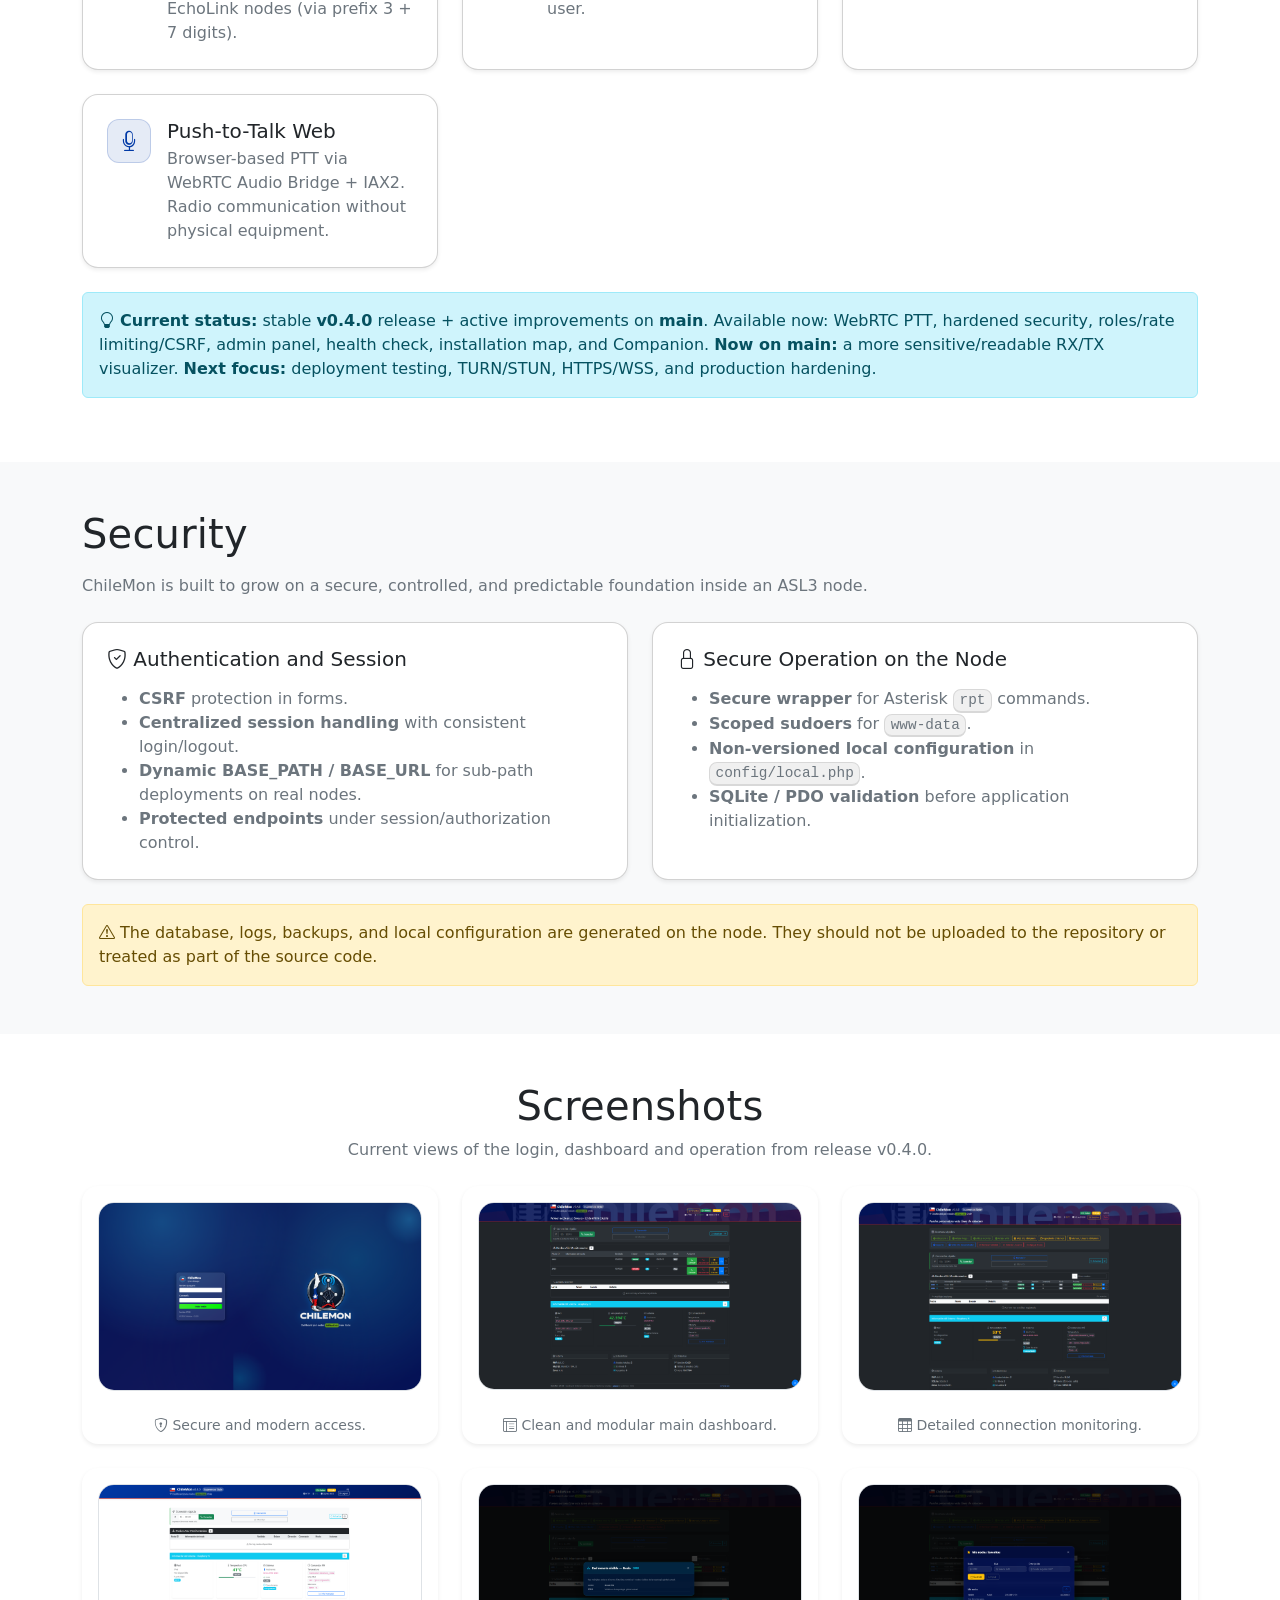
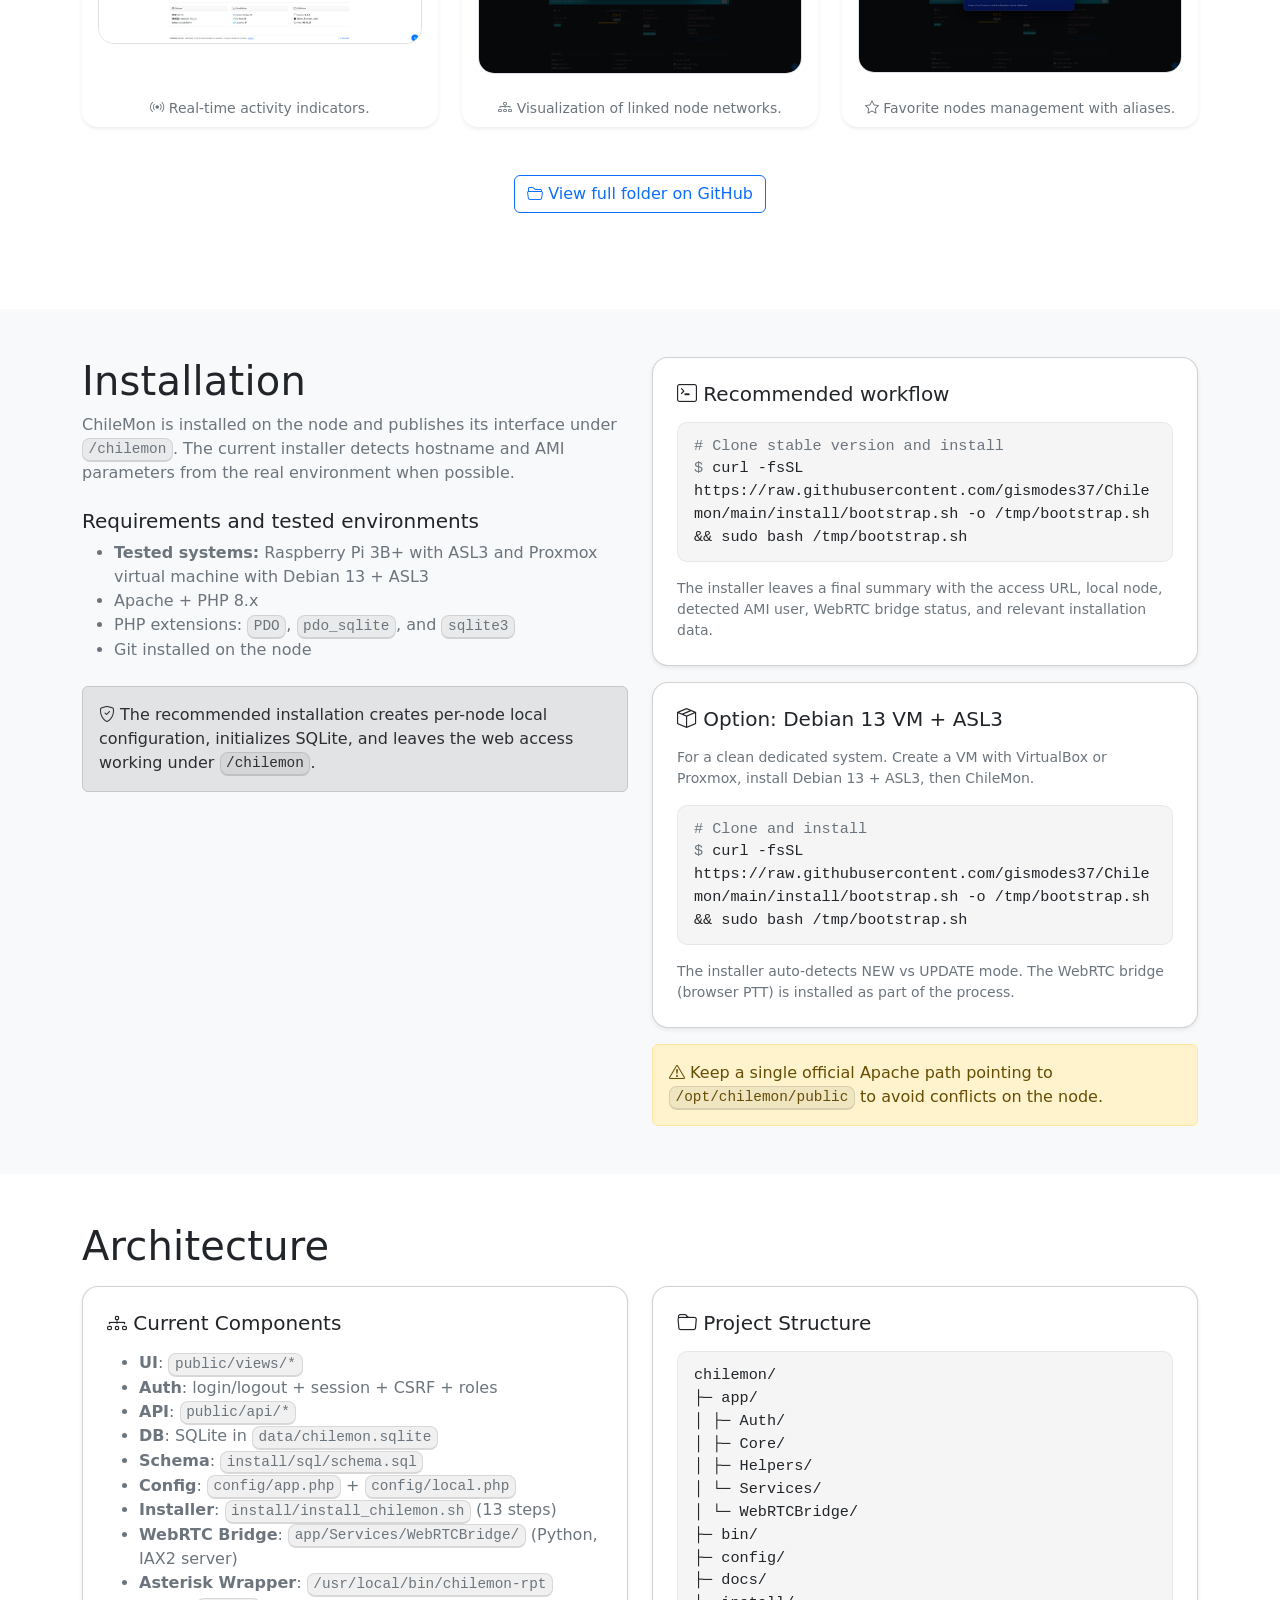
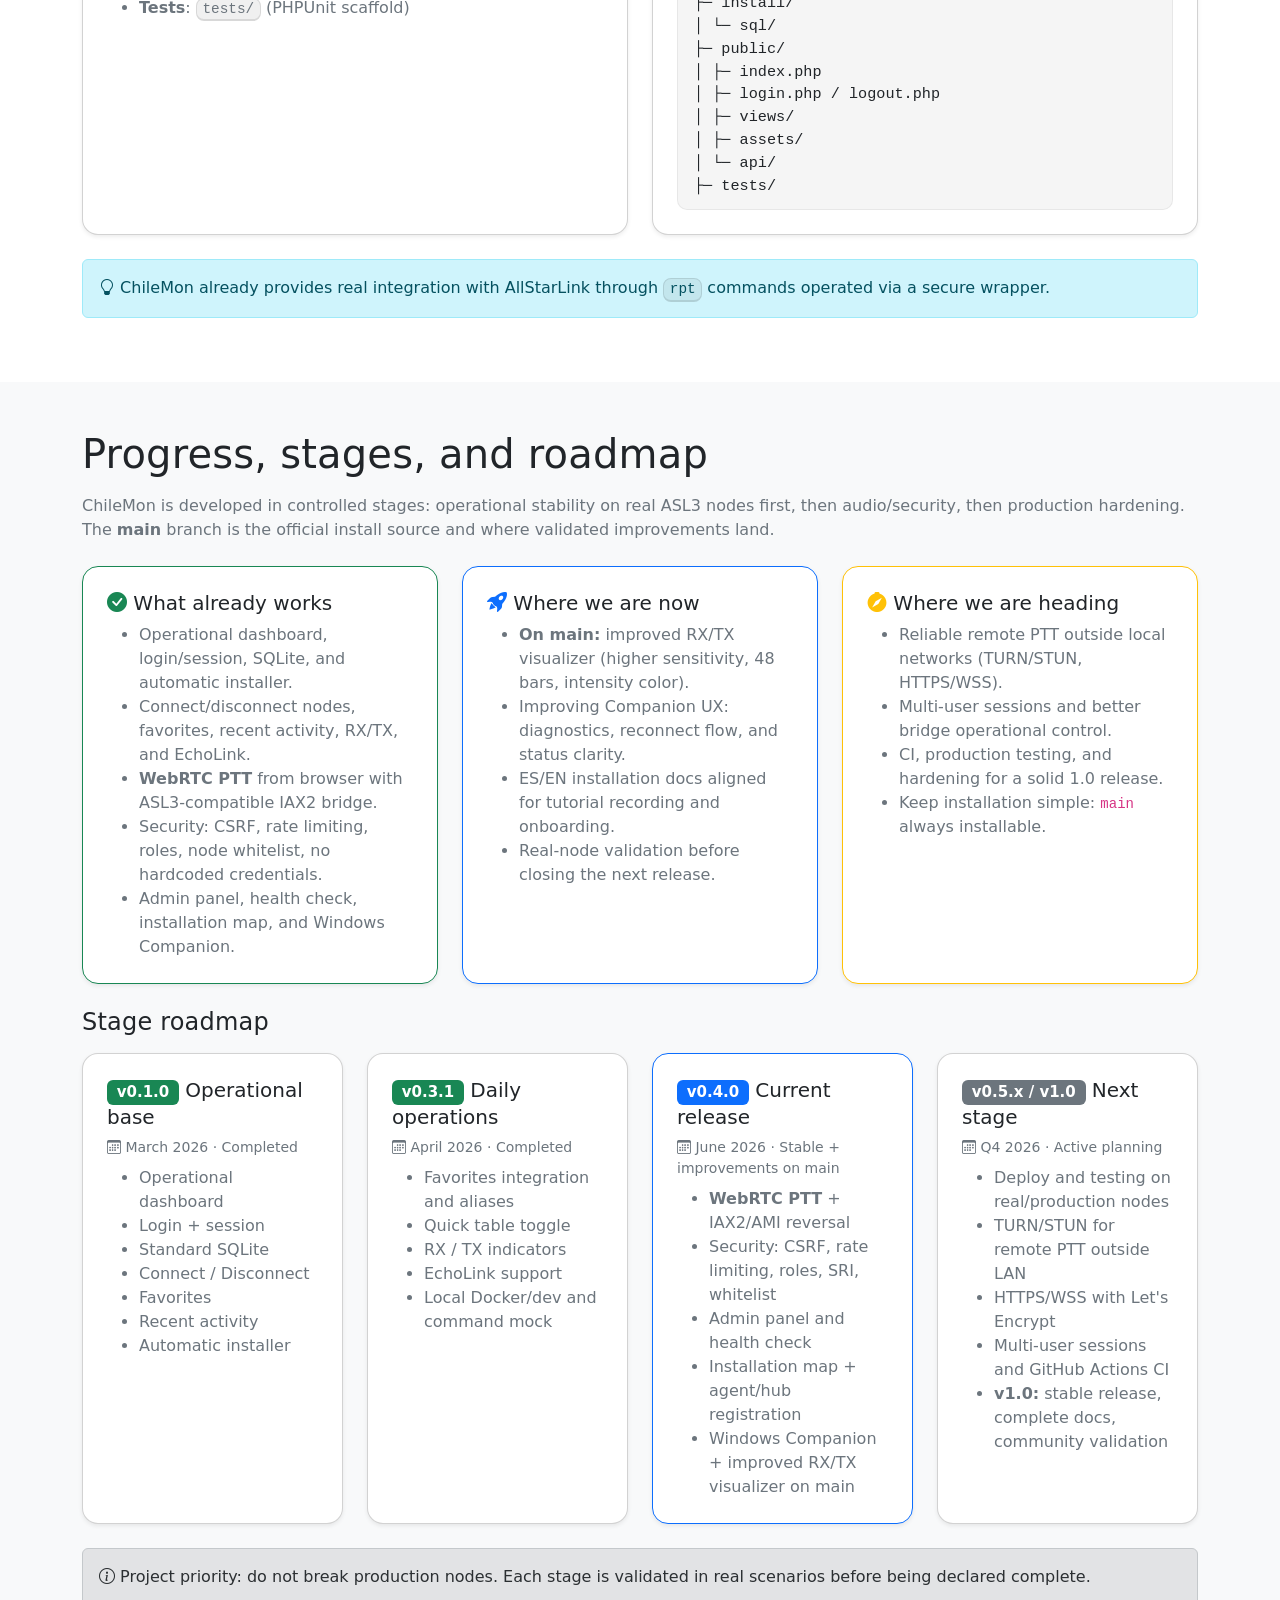
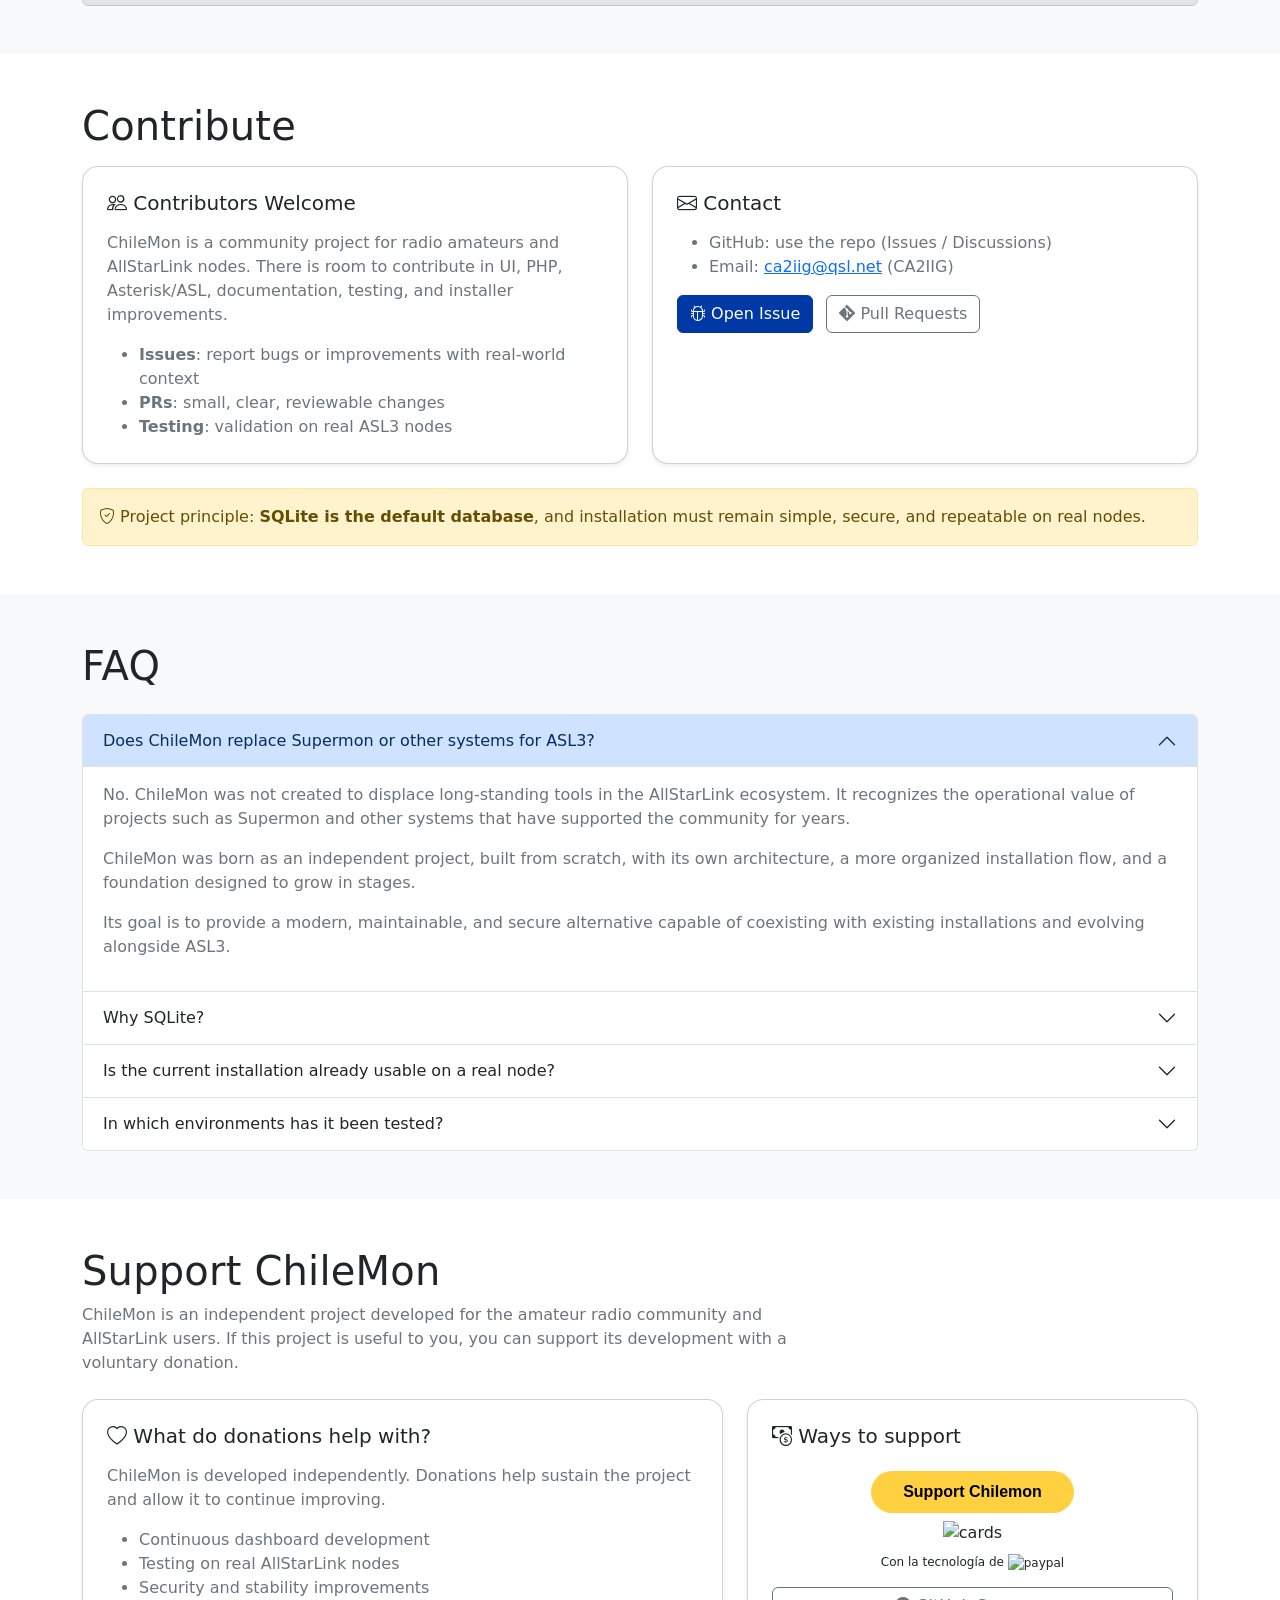
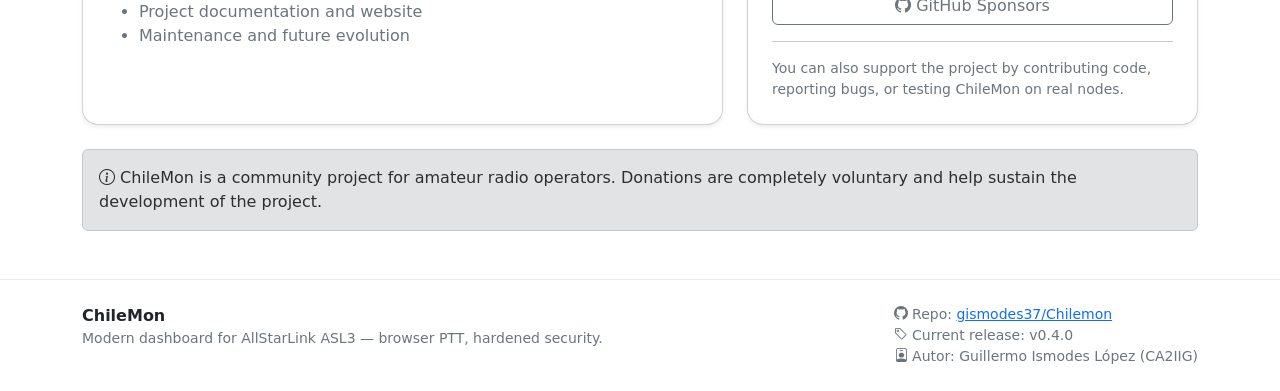
==== commit 4ec574d2: "docs(install): guard bootstrap download before root execution Chain the curl download and sudo bash " ====
--- a/docs/index_en.html
+++ b/docs/index_en.html
@@ -117,8 +117,7 @@
             <h2 class="h5 section-title mb-3">Quick start</h2>
 
               <div class="code mb-3">
-              <div><span class="text-secondary">$</span> curl -fsSL https://raw.githubusercontent.com/gismodes37/Chilemon/main/install/bootstrap.sh -o /tmp/bootstrap.sh</div>
-              <div><span class="text-secondary">$</span> sudo bash /tmp/bootstrap.sh</div>
+              <div><span class="text-secondary">$</span> curl -fsSL https://raw.githubusercontent.com/gismodes37/Chilemon/main/install/bootstrap.sh -o /tmp/bootstrap.sh && sudo bash /tmp/bootstrap.sh</div>
               <div class="mt-2 text-secondary" style="font-size:.85em"># Manual alternative: git clone https://github.com/gismodes37/Chilemon.git /opt/chilemon</div>
             </div>
 
@@ -475,8 +474,7 @@
               <h3 class="h5 mb-3"><i class="bi bi-terminal"></i> Recommended workflow</h3>
               <div class="code">
                 <div><span class="text-secondary"># Clone stable version and install</span></div>
-                <div><span class="text-secondary">$</span> curl -fsSL https://raw.githubusercontent.com/gismodes37/Chilemon/main/install/bootstrap.sh -o /tmp/bootstrap.sh</div>
-                <div><span class="text-secondary">$</span> sudo bash /tmp/bootstrap.sh</div>
+                <div><span class="text-secondary">$</span> curl -fsSL https://raw.githubusercontent.com/gismodes37/Chilemon/main/install/bootstrap.sh -o /tmp/bootstrap.sh && sudo bash /tmp/bootstrap.sh</div>
               </div>
 
               <div class="mt-3 small text-secondary">
@@ -491,8 +489,7 @@
               <p class="text-secondary small mb-3">For a clean dedicated system. Create a VM with VirtualBox or Proxmox, install Debian 13 + ASL3, then ChileMon.</p>
               <div class="code">
                 <div><span class="text-secondary"># Clone and install</span></div>
-                <div><span class="text-secondary">$</span> curl -fsSL https://raw.githubusercontent.com/gismodes37/Chilemon/main/install/bootstrap.sh -o /tmp/bootstrap.sh</div>
-                <div><span class="text-secondary">$</span> sudo bash /tmp/bootstrap.sh</div>
+                <div><span class="text-secondary">$</span> curl -fsSL https://raw.githubusercontent.com/gismodes37/Chilemon/main/install/bootstrap.sh -o /tmp/bootstrap.sh && sudo bash /tmp/bootstrap.sh</div>
               </div>
               <div class="mt-3 small text-secondary">
                 The installer auto-detects NEW vs UPDATE mode. The WebRTC bridge (browser PTT) is installed as part of the process.
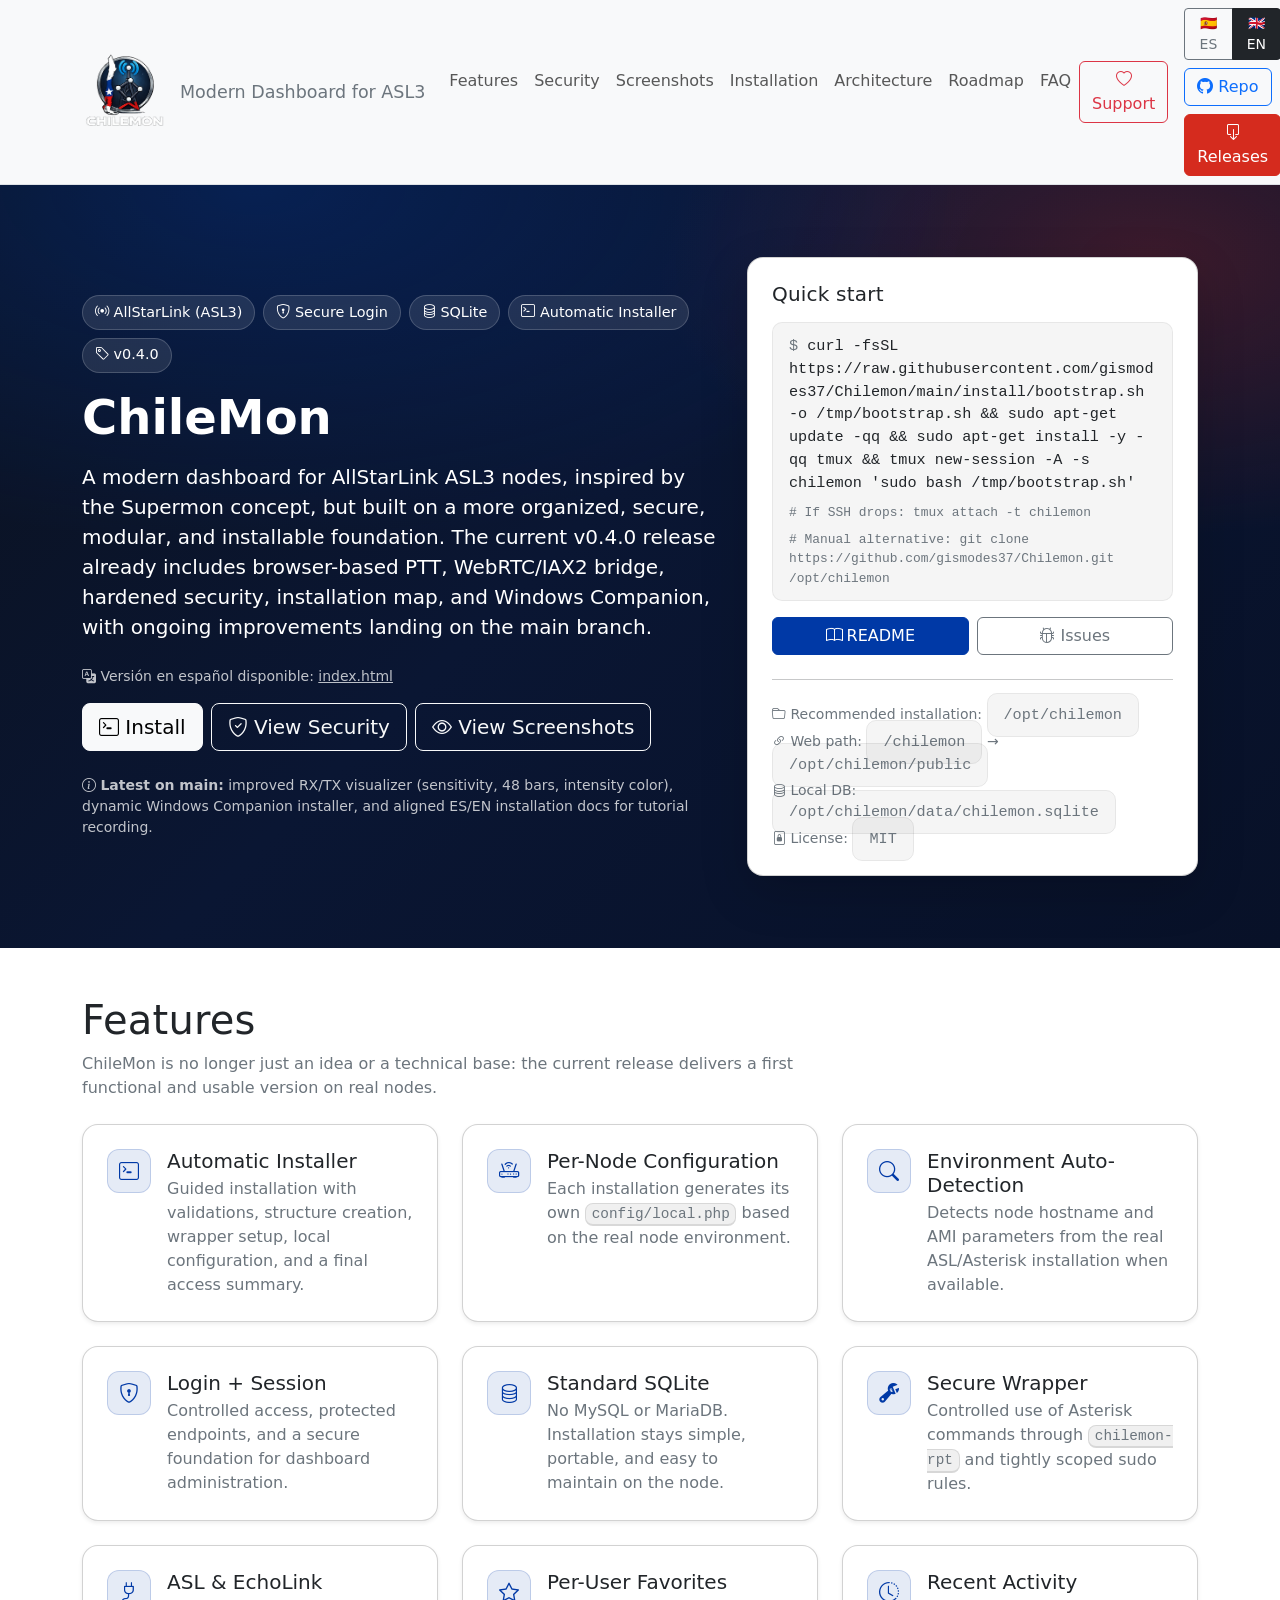
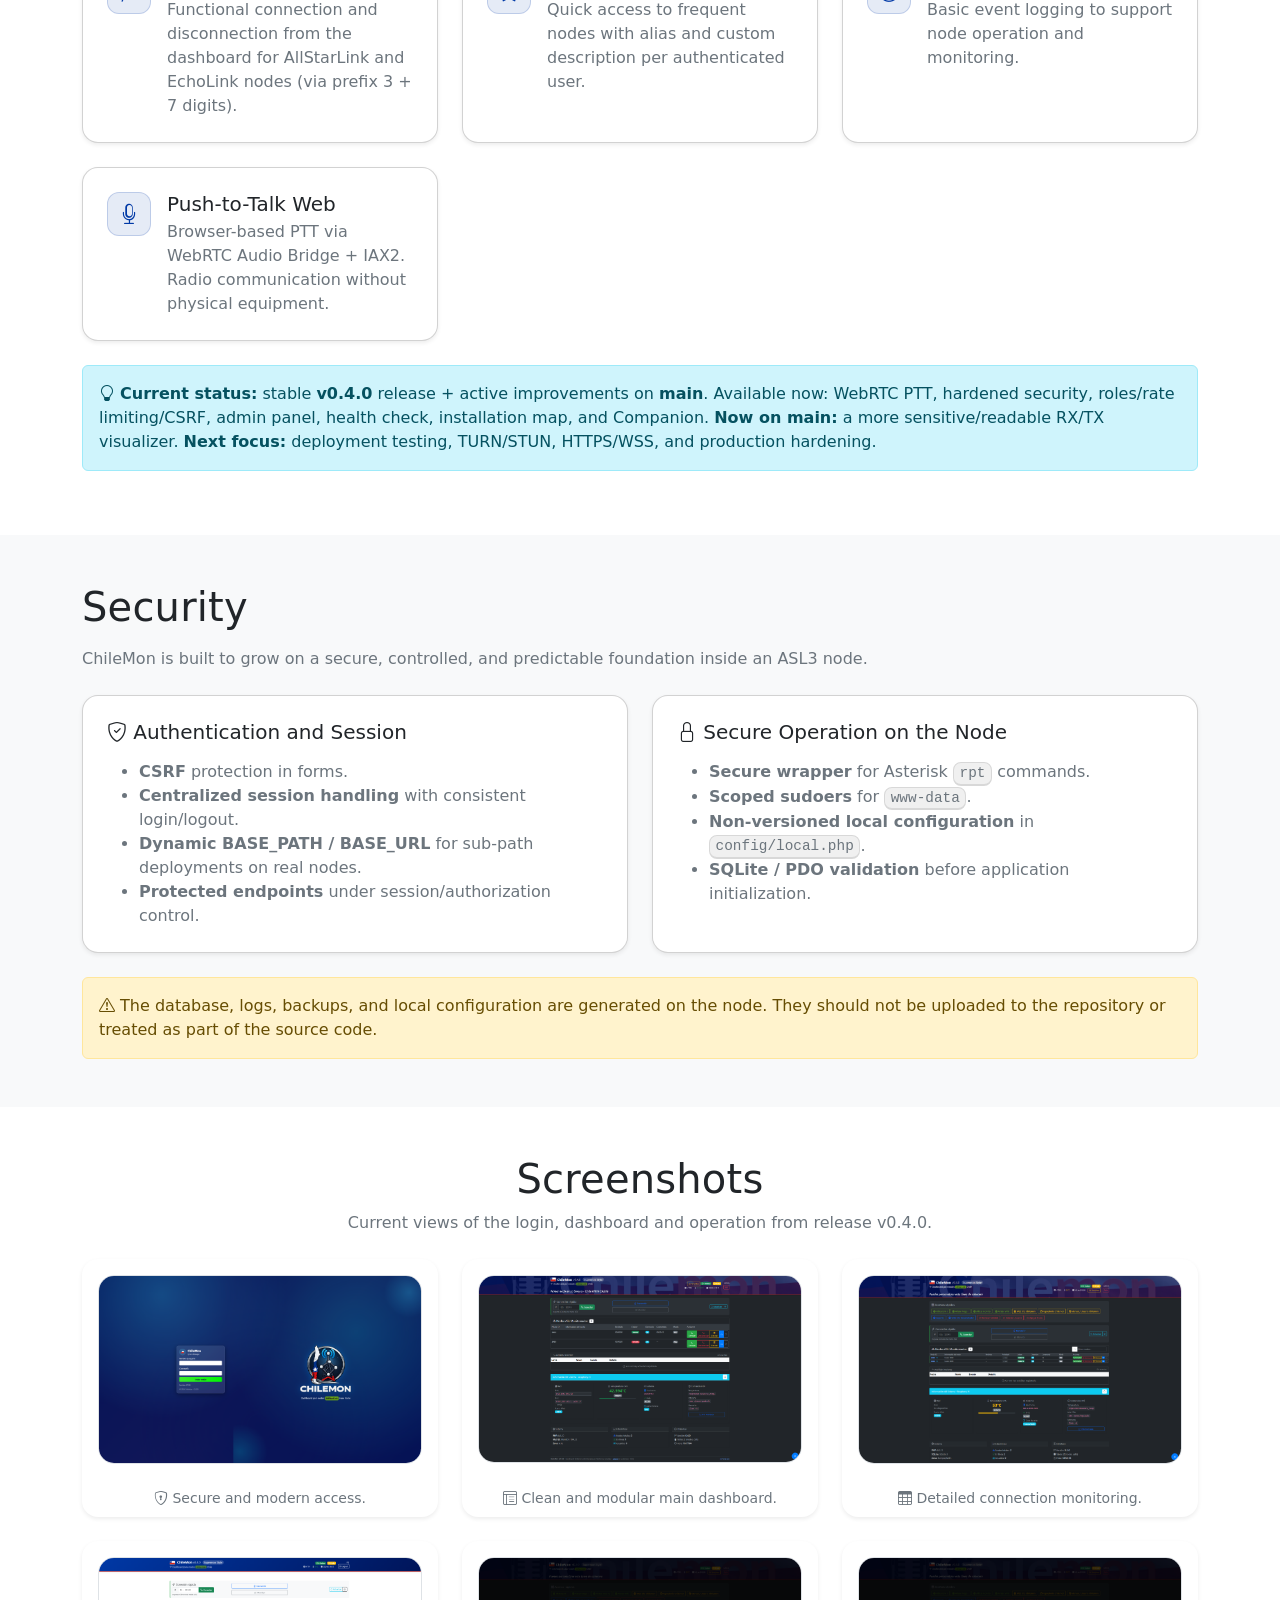
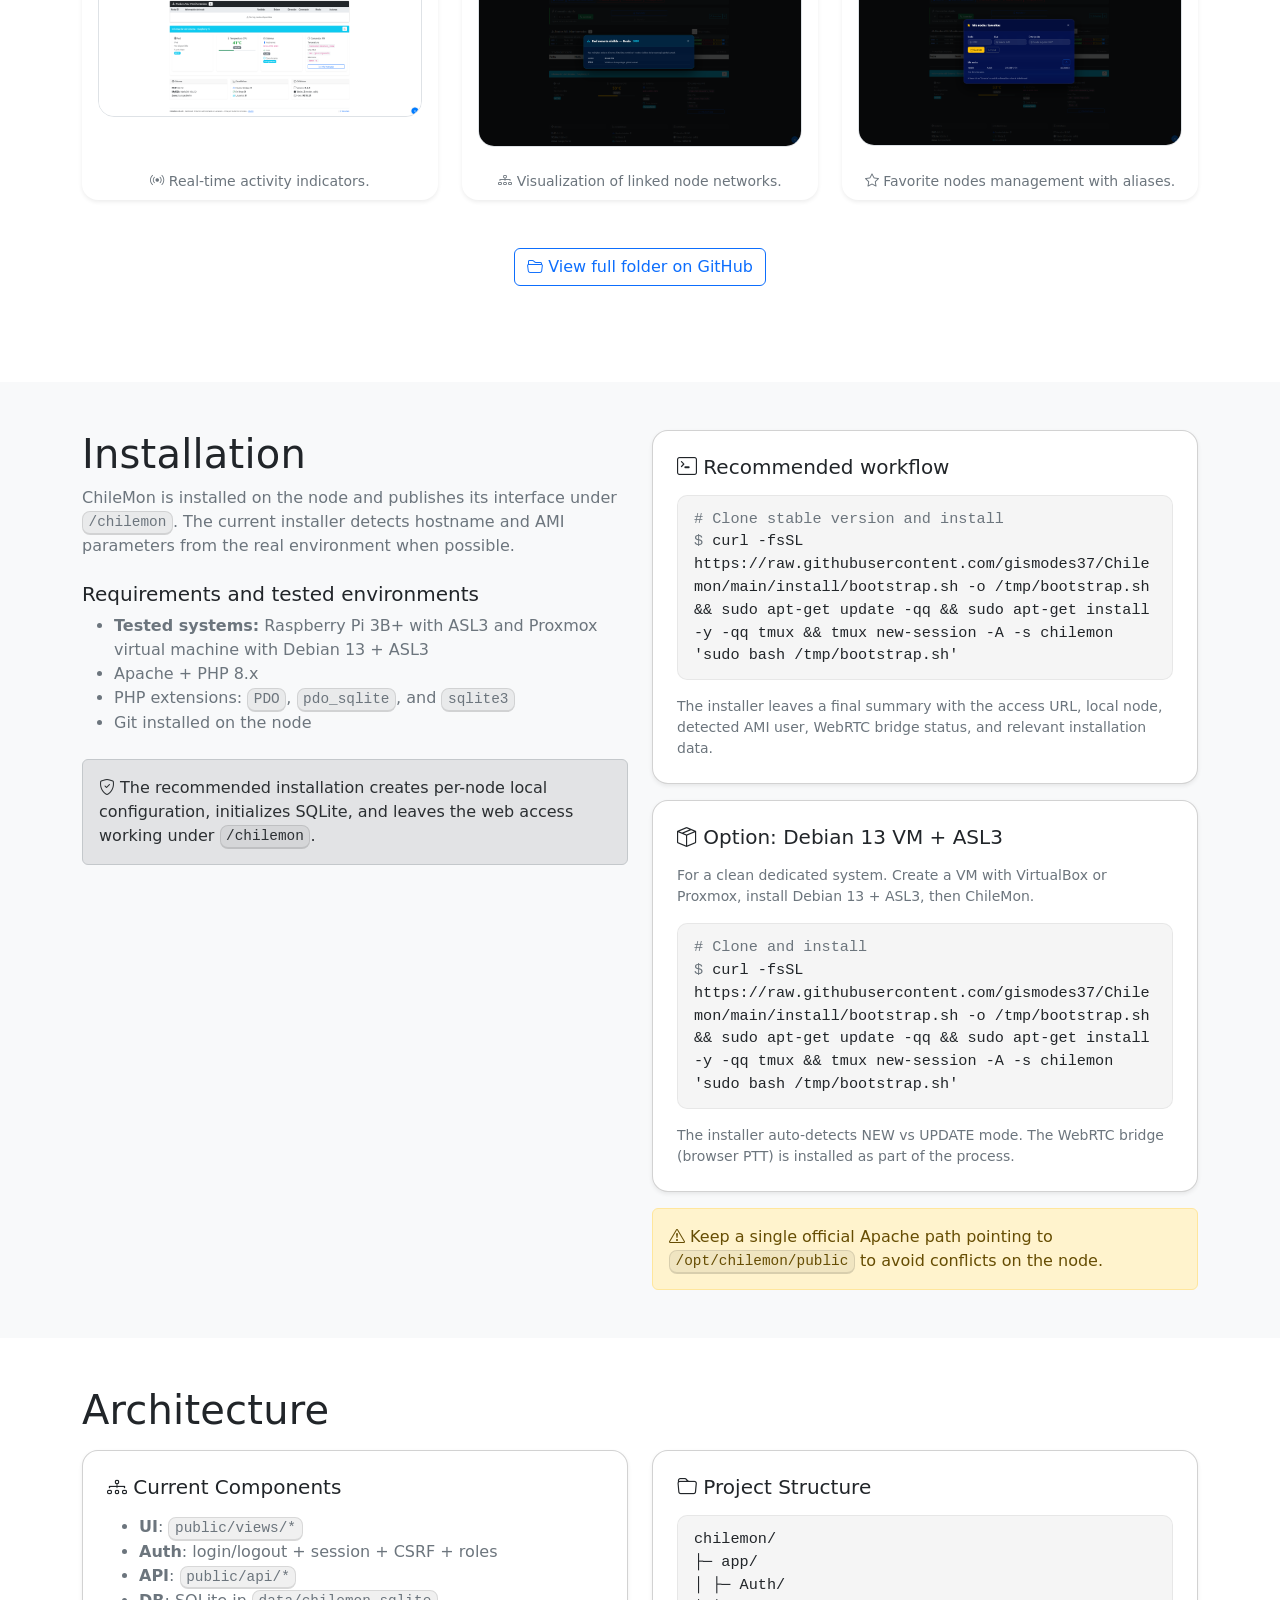
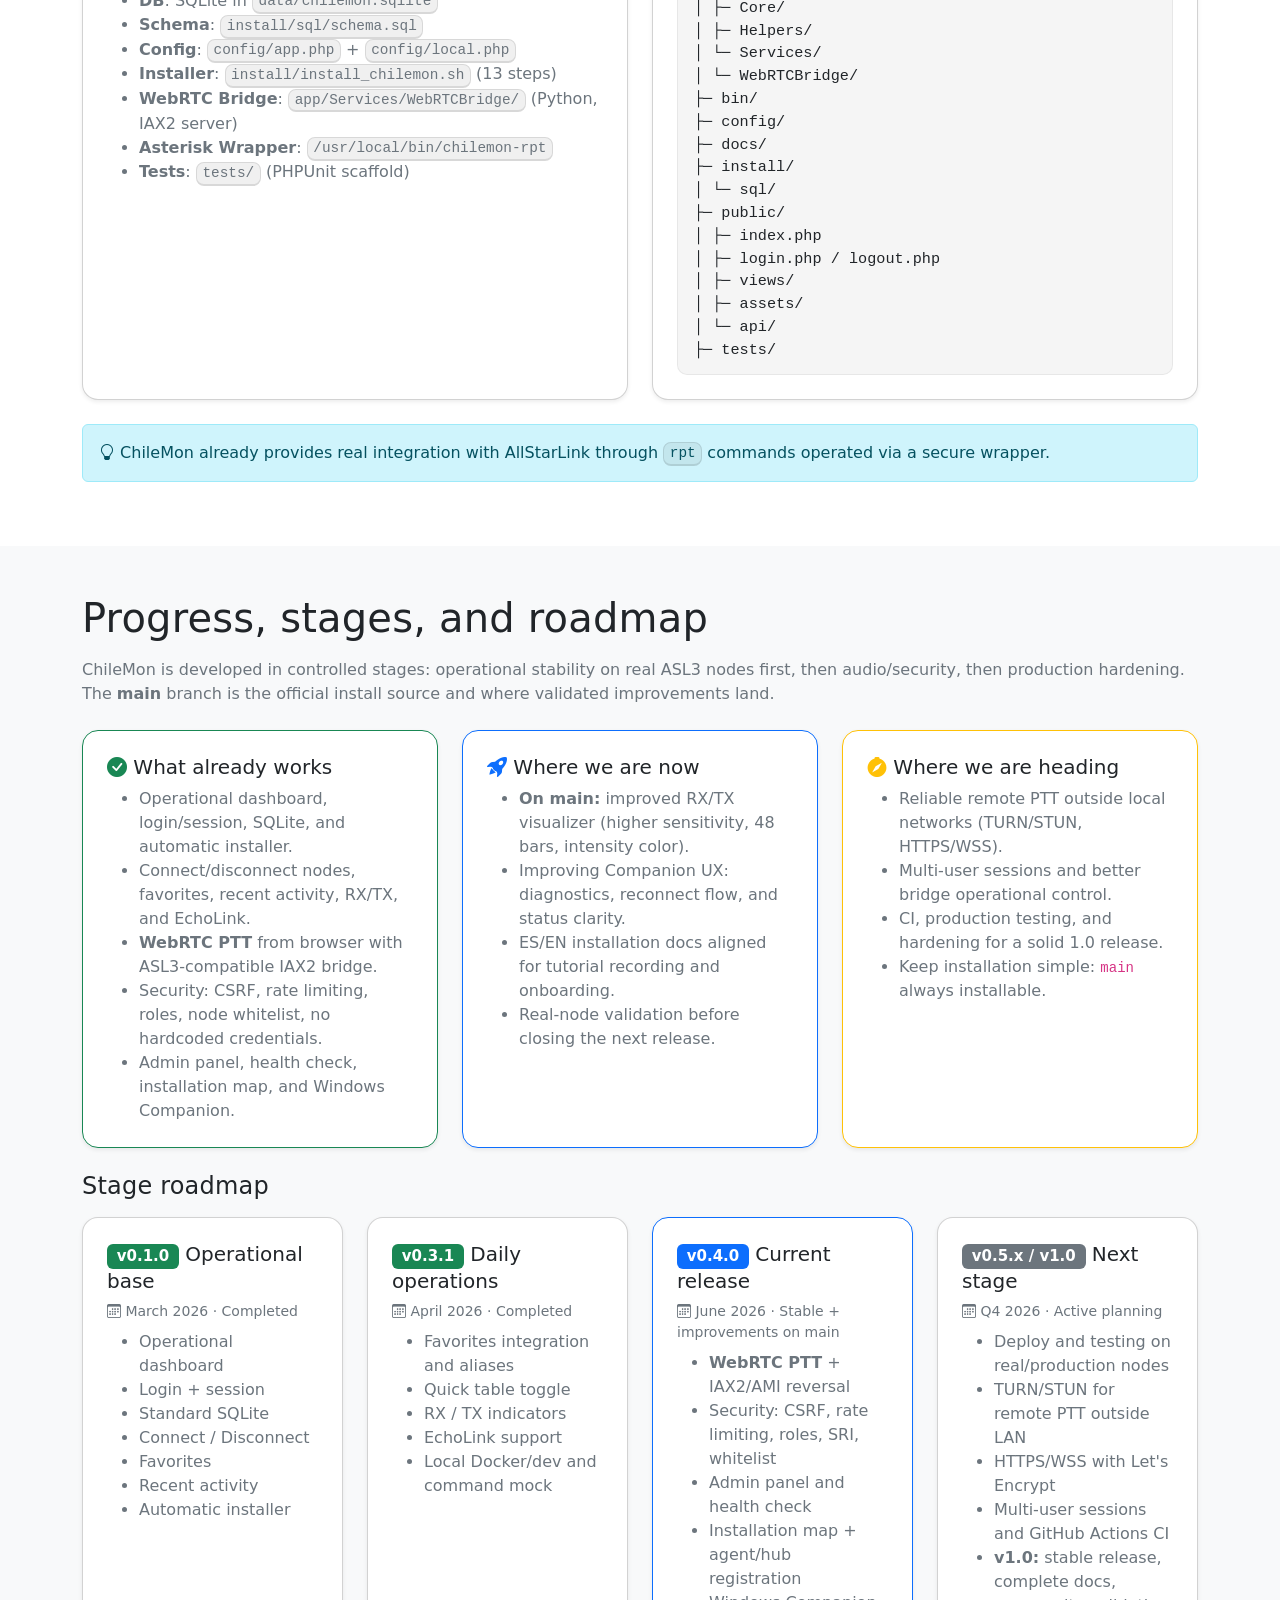
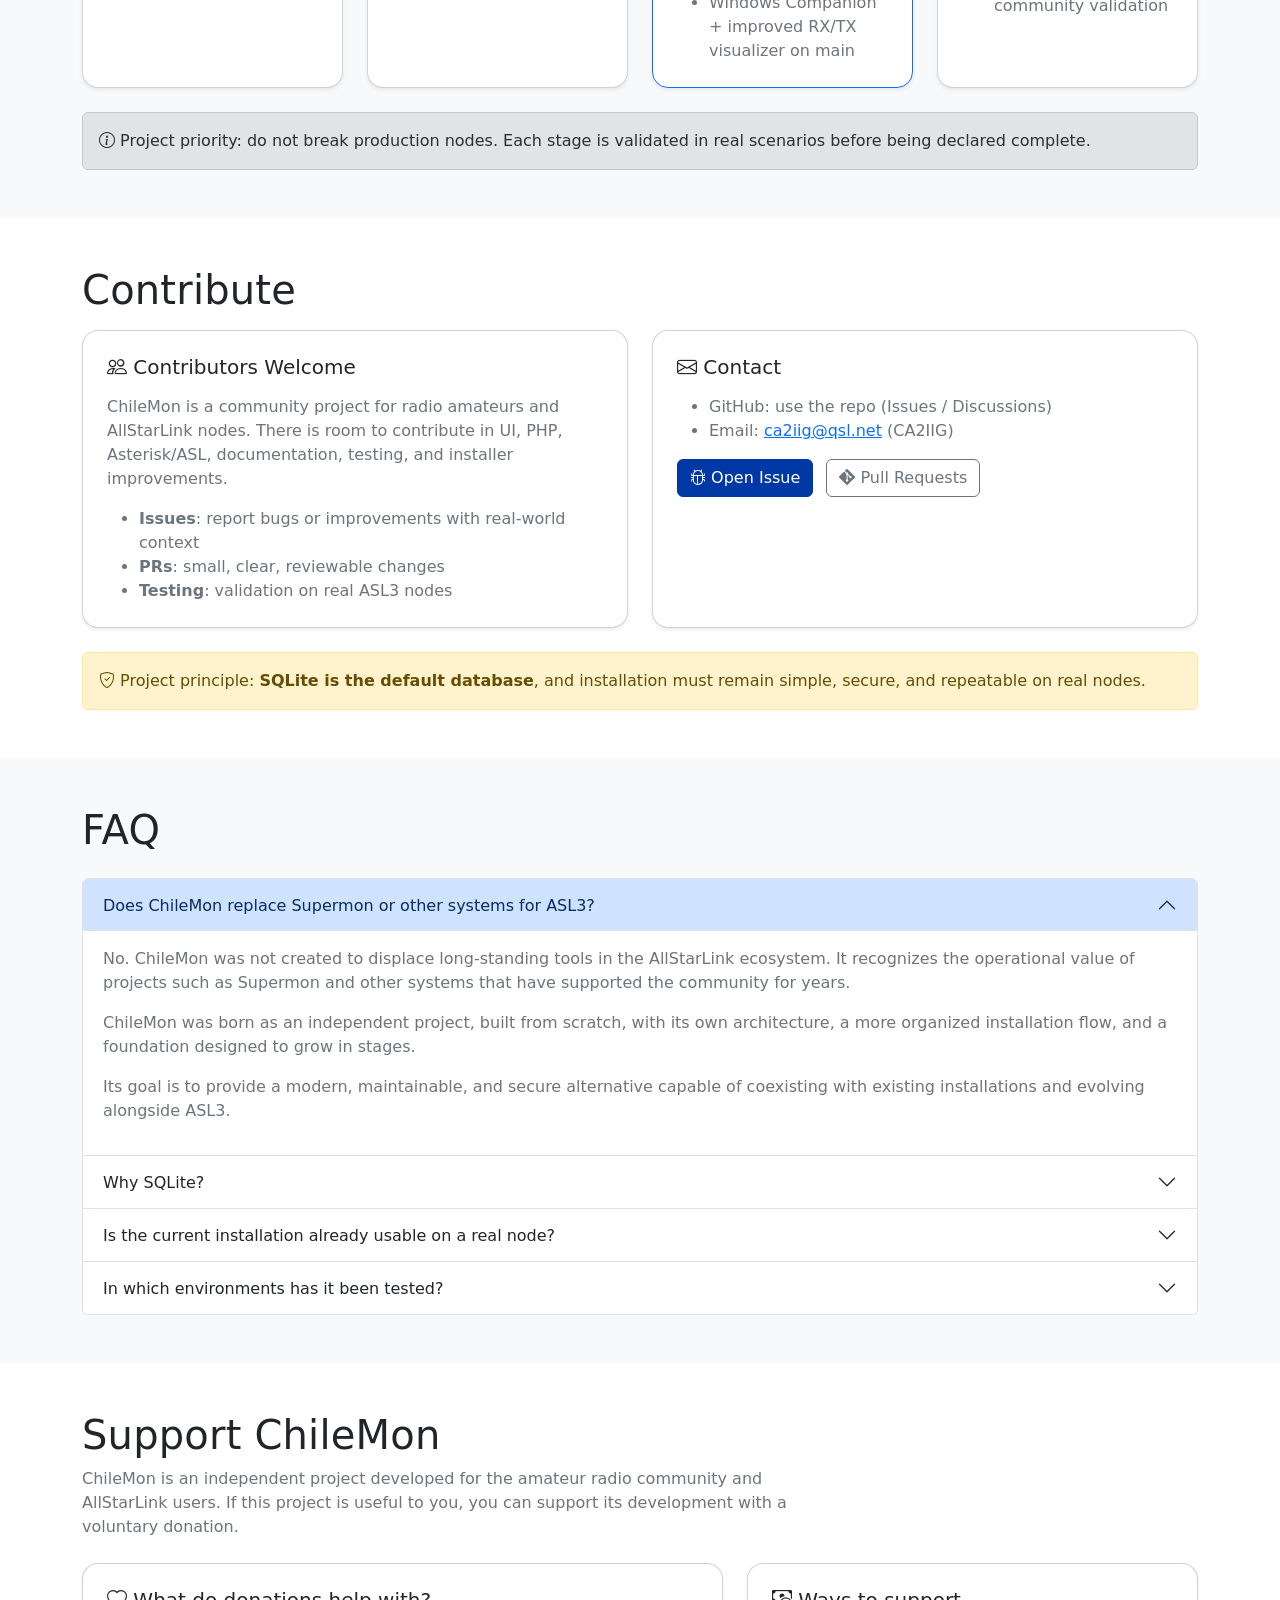
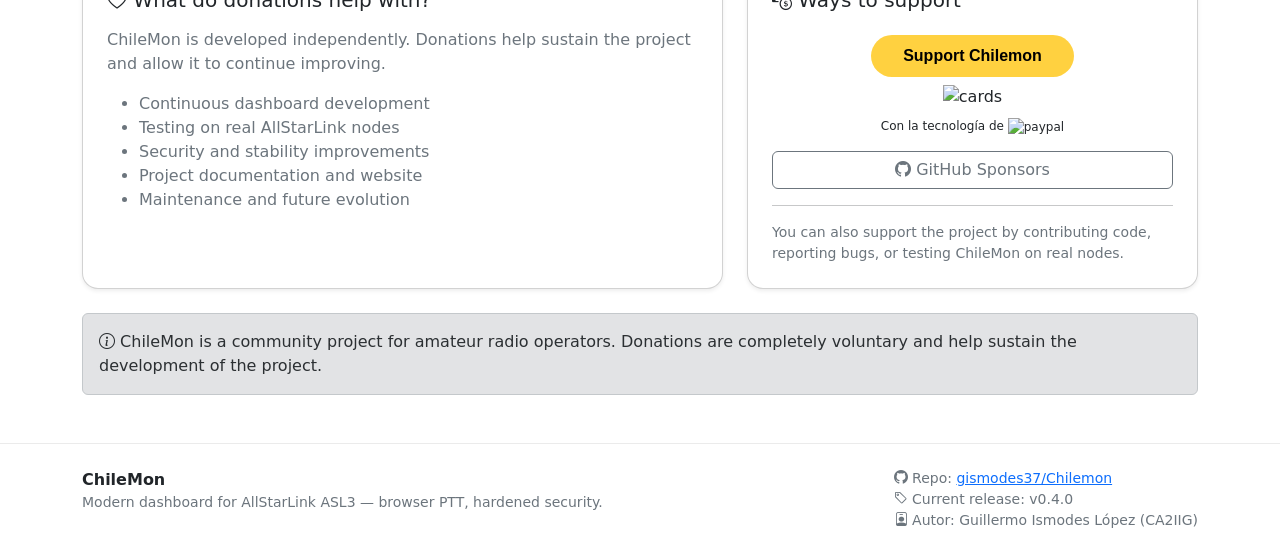
==== commit 2c204438: "docs(install): run installer inside tmux to survive SSH drops Install tmux in the published one-line" ====
--- a/docs/index_en.html
+++ b/docs/index_en.html
@@ -117,7 +117,8 @@
             <h2 class="h5 section-title mb-3">Quick start</h2>
 
               <div class="code mb-3">
-              <div><span class="text-secondary">$</span> curl -fsSL https://raw.githubusercontent.com/gismodes37/Chilemon/main/install/bootstrap.sh -o /tmp/bootstrap.sh && sudo bash /tmp/bootstrap.sh</div>
+              <div><span class="text-secondary">$</span> curl -fsSL https://raw.githubusercontent.com/gismodes37/Chilemon/main/install/bootstrap.sh -o /tmp/bootstrap.sh && sudo apt-get update -qq && sudo apt-get install -y -qq tmux && tmux new-session -A -s chilemon 'sudo bash /tmp/bootstrap.sh'</div>
+              <div class="mt-2 text-secondary" style="font-size:.85em"># If SSH drops: tmux attach -t chilemon</div>
               <div class="mt-2 text-secondary" style="font-size:.85em"># Manual alternative: git clone https://github.com/gismodes37/Chilemon.git /opt/chilemon</div>
             </div>
 
@@ -474,7 +475,7 @@
               <h3 class="h5 mb-3"><i class="bi bi-terminal"></i> Recommended workflow</h3>
               <div class="code">
                 <div><span class="text-secondary"># Clone stable version and install</span></div>
-                <div><span class="text-secondary">$</span> curl -fsSL https://raw.githubusercontent.com/gismodes37/Chilemon/main/install/bootstrap.sh -o /tmp/bootstrap.sh && sudo bash /tmp/bootstrap.sh</div>
+                <div><span class="text-secondary">$</span> curl -fsSL https://raw.githubusercontent.com/gismodes37/Chilemon/main/install/bootstrap.sh -o /tmp/bootstrap.sh && sudo apt-get update -qq && sudo apt-get install -y -qq tmux && tmux new-session -A -s chilemon 'sudo bash /tmp/bootstrap.sh'</div>
               </div>
 
               <div class="mt-3 small text-secondary">
@@ -489,7 +490,7 @@
               <p class="text-secondary small mb-3">For a clean dedicated system. Create a VM with VirtualBox or Proxmox, install Debian 13 + ASL3, then ChileMon.</p>
               <div class="code">
                 <div><span class="text-secondary"># Clone and install</span></div>
-                <div><span class="text-secondary">$</span> curl -fsSL https://raw.githubusercontent.com/gismodes37/Chilemon/main/install/bootstrap.sh -o /tmp/bootstrap.sh && sudo bash /tmp/bootstrap.sh</div>
+                <div><span class="text-secondary">$</span> curl -fsSL https://raw.githubusercontent.com/gismodes37/Chilemon/main/install/bootstrap.sh -o /tmp/bootstrap.sh && sudo apt-get update -qq && sudo apt-get install -y -qq tmux && tmux new-session -A -s chilemon 'sudo bash /tmp/bootstrap.sh'</div>
               </div>
               <div class="mt-3 small text-secondary">
                 The installer auto-detects NEW vs UPDATE mode. The WebRTC bridge (browser PTT) is installed as part of the process.
